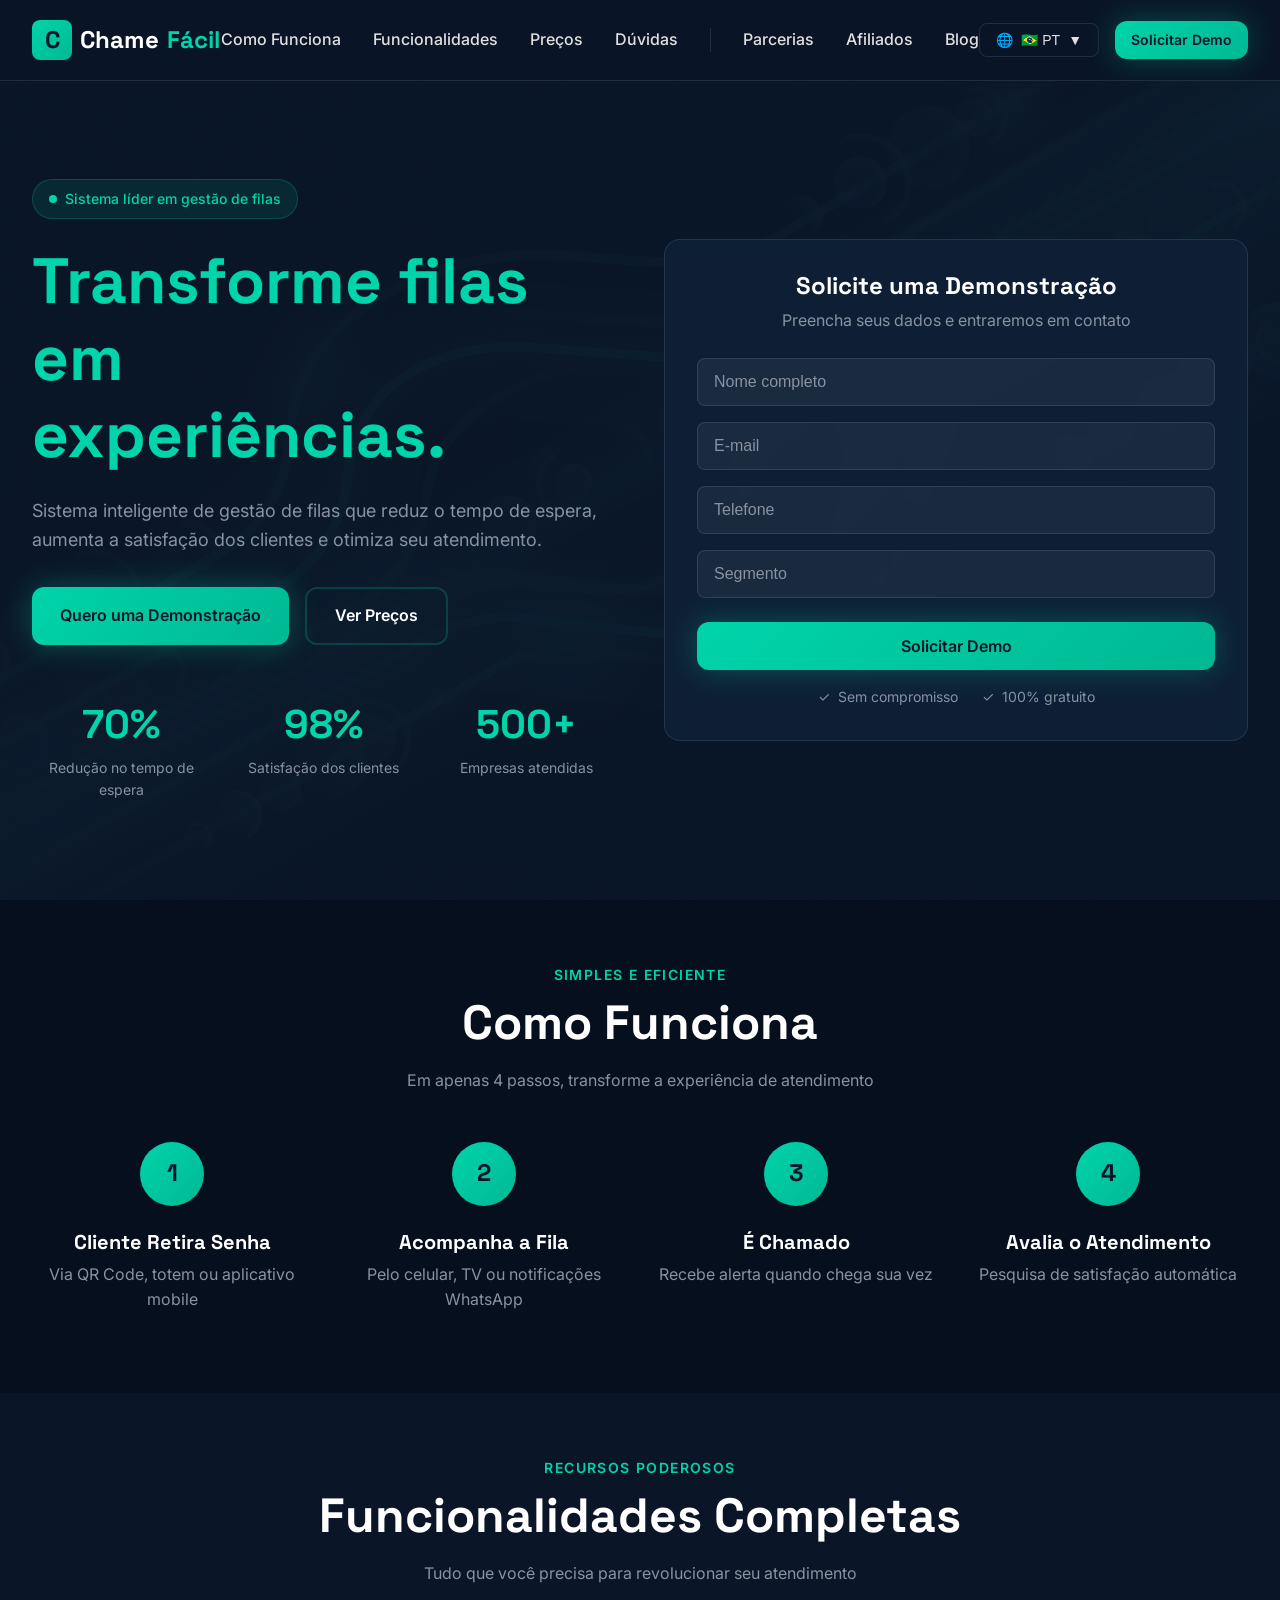
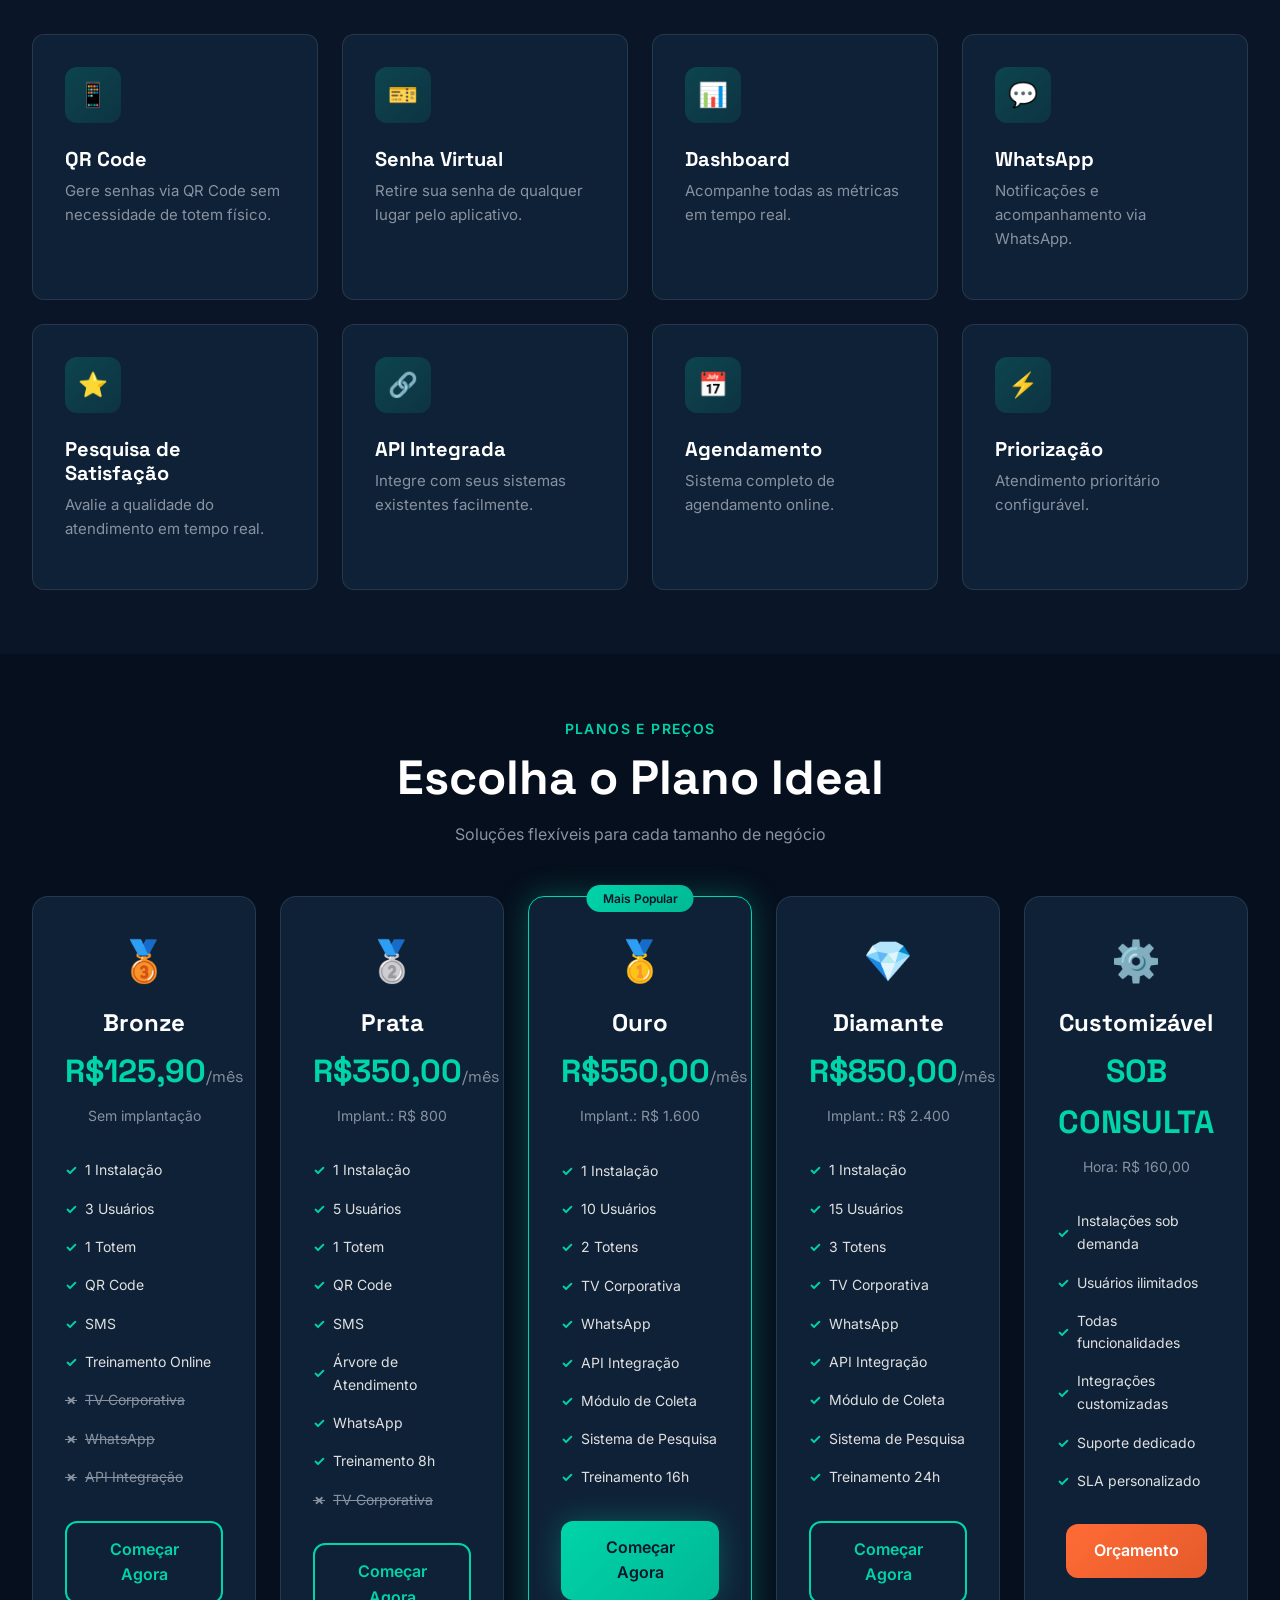
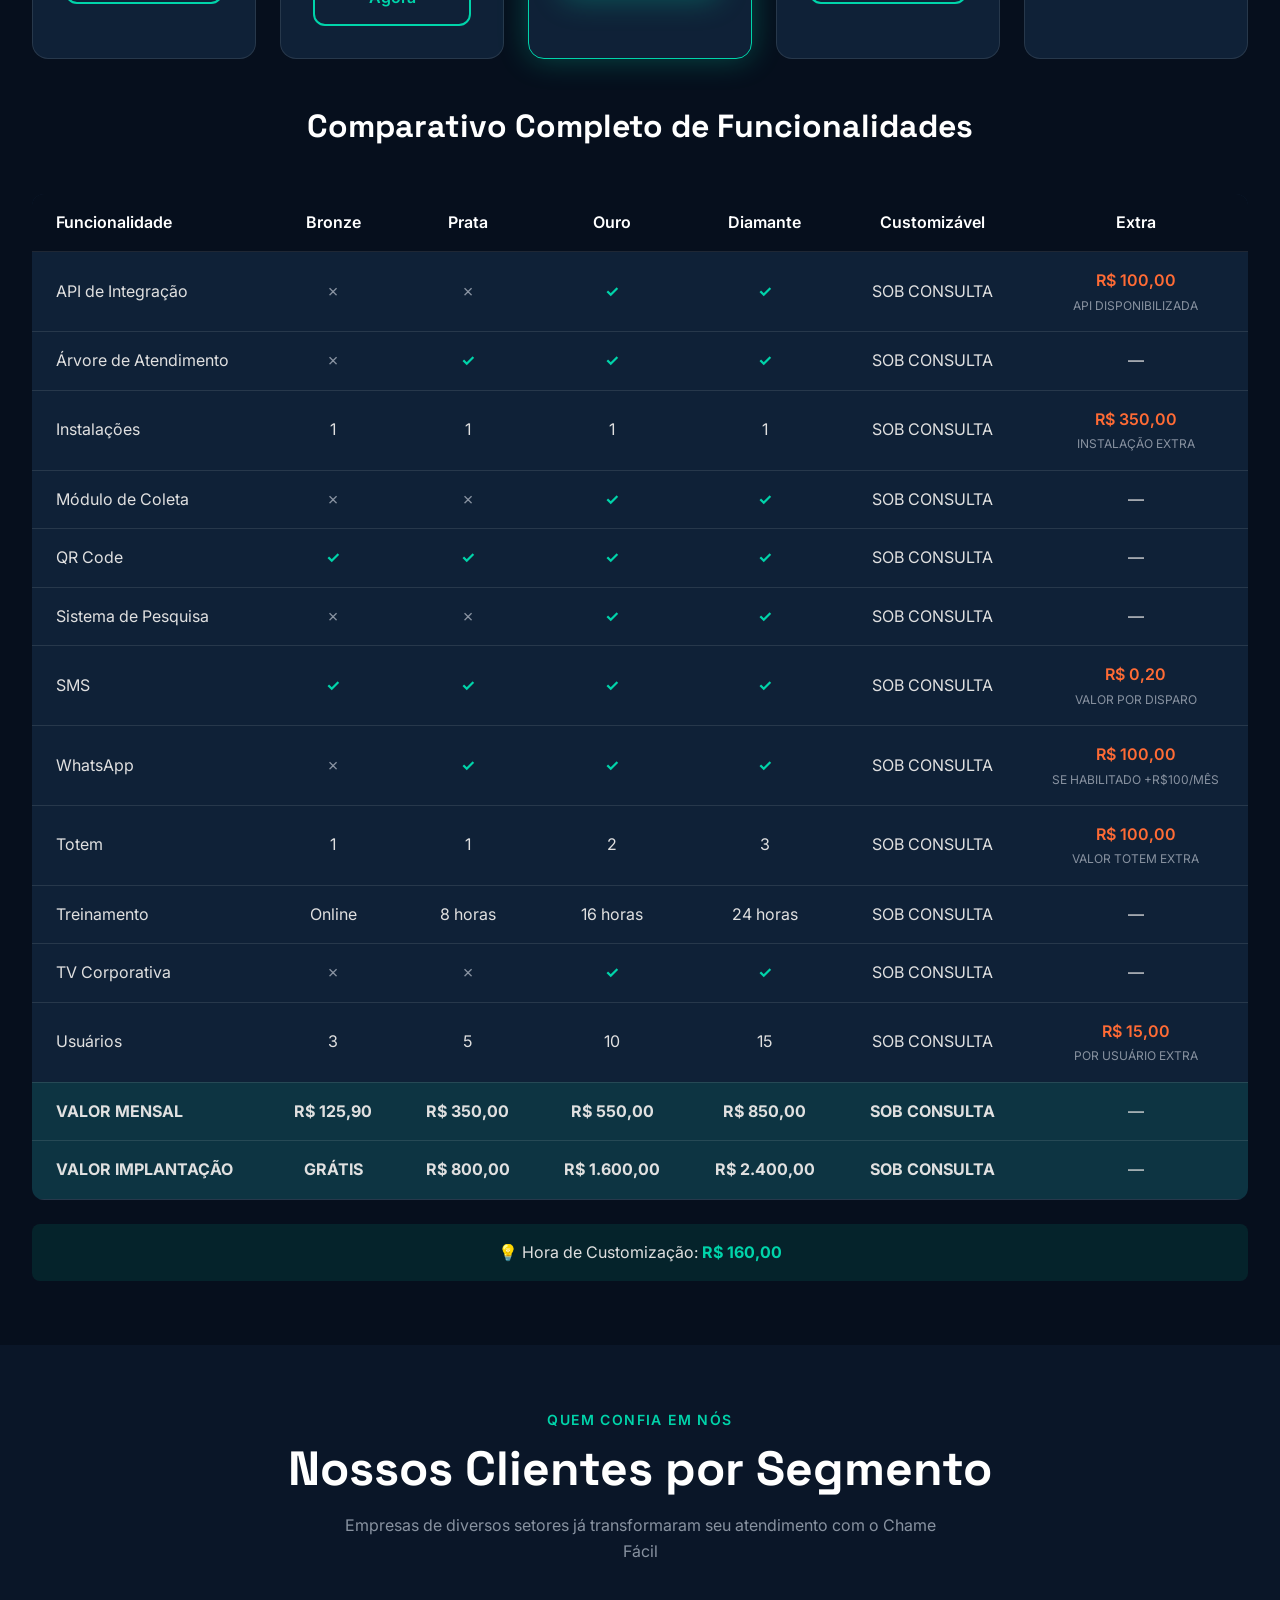
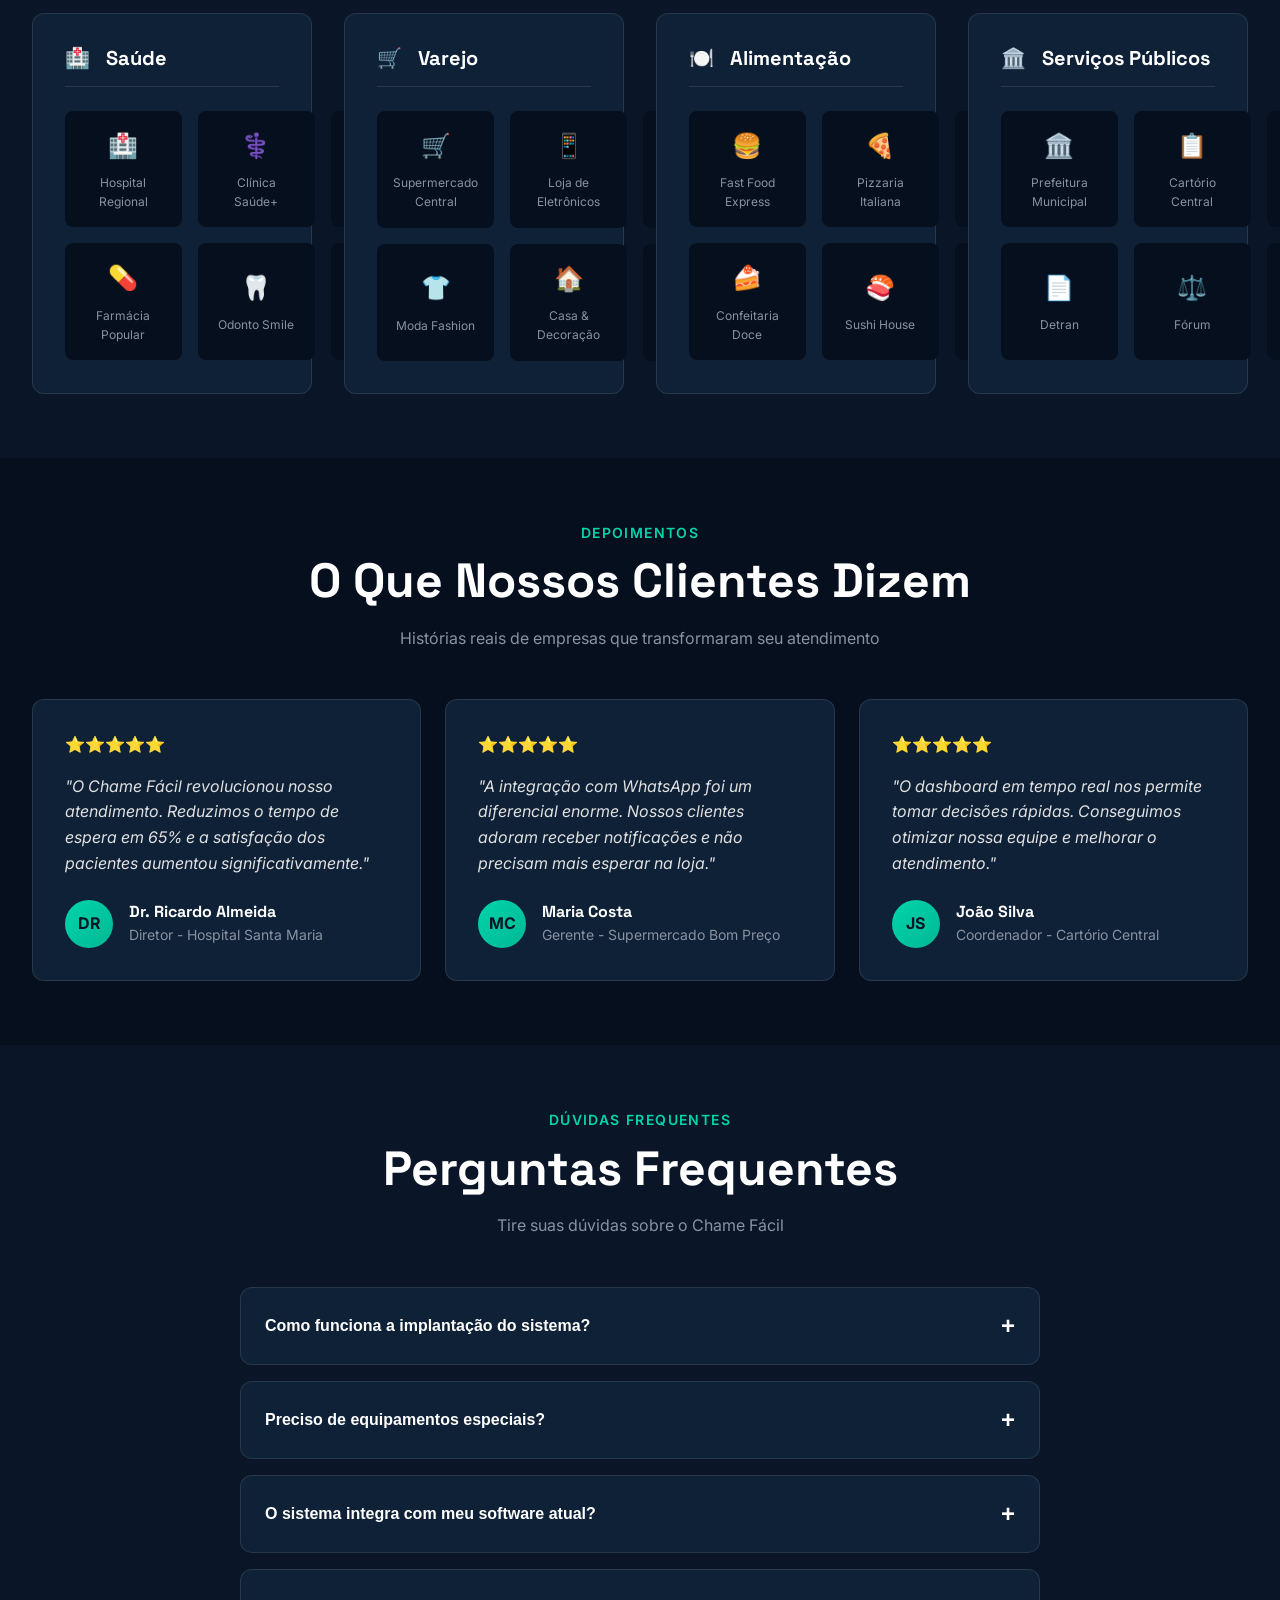
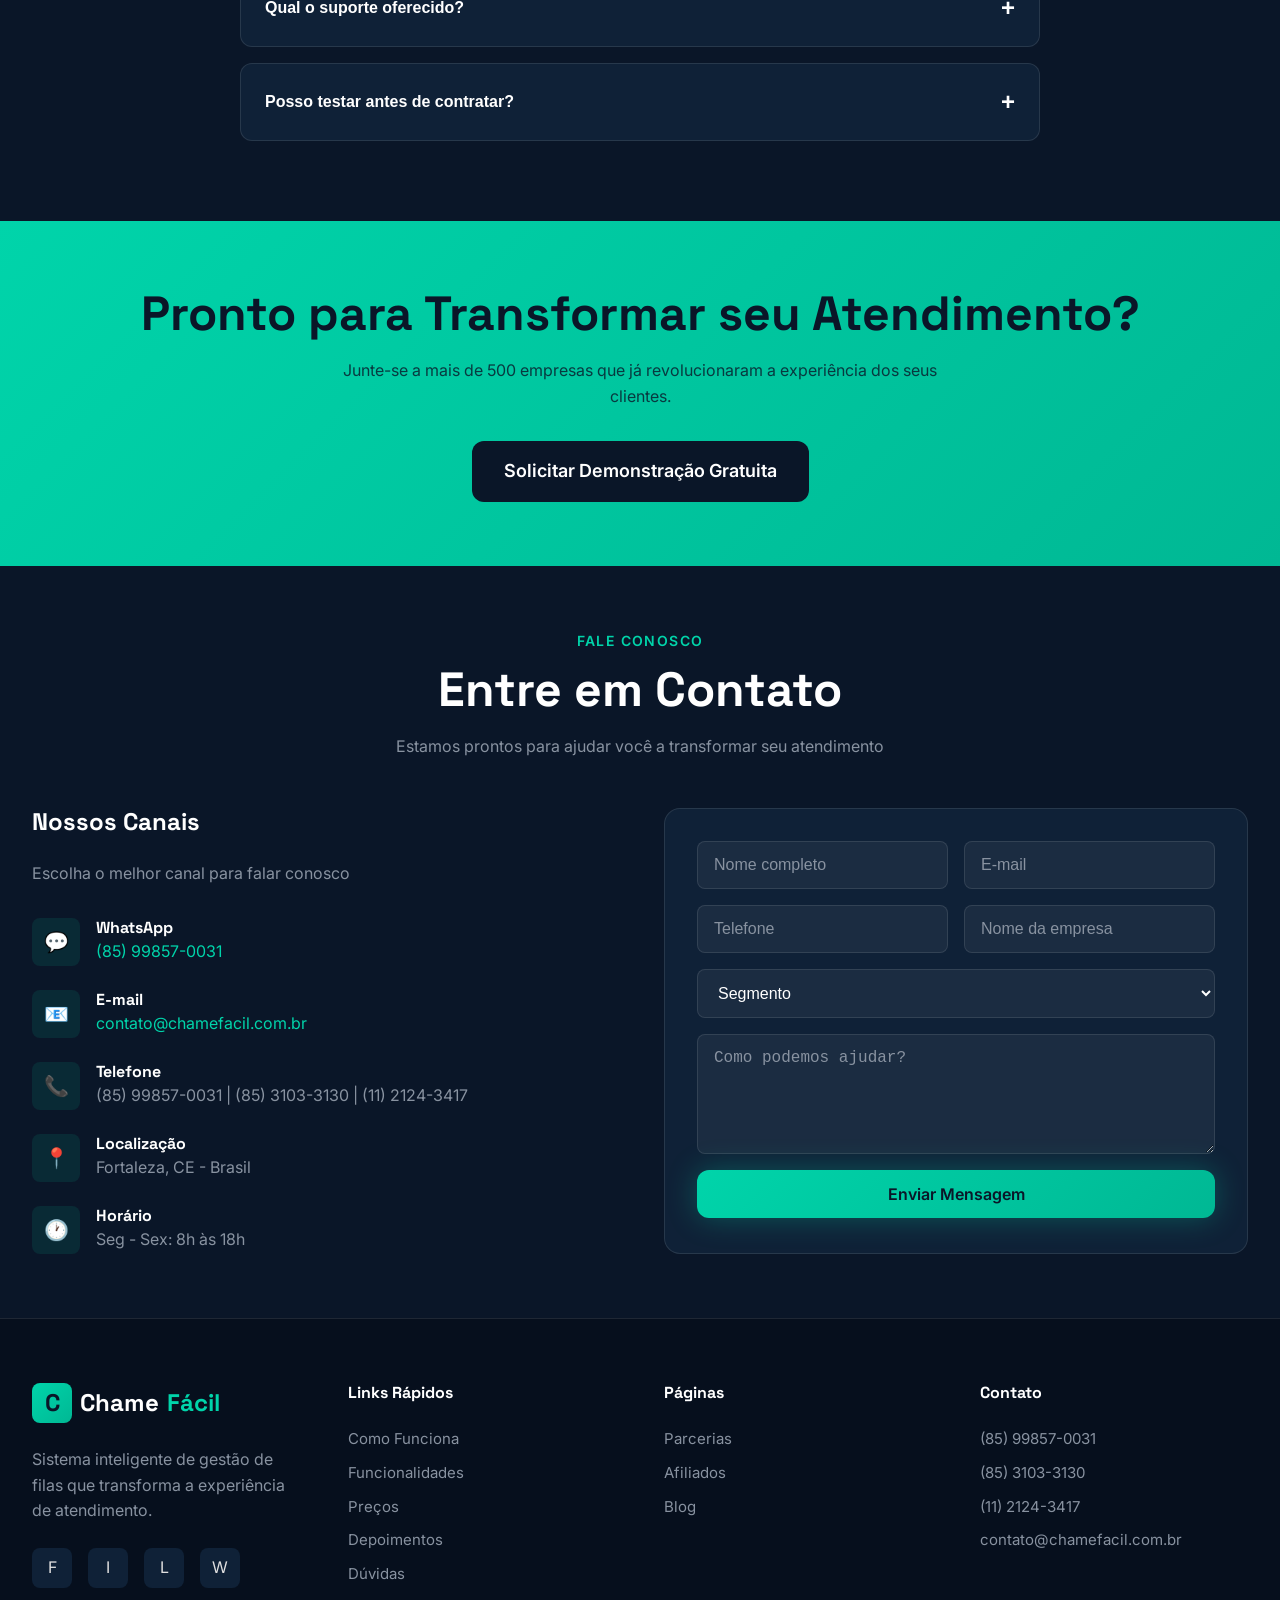
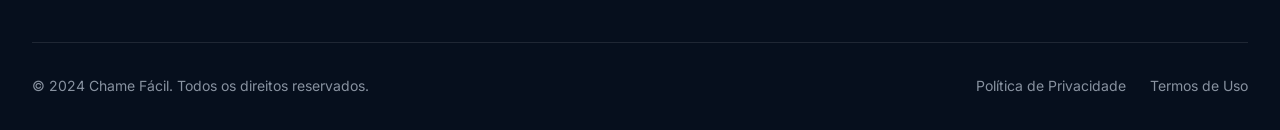
==== index.html @ 40f3c5d5 "feat: commit inicial - Chame Fácil landing page" ====
<!DOCTYPE html>
<html lang="pt-BR">
<head>
  <meta charset="UTF-8">
  <meta name="viewport" content="width=device-width, initial-scale=1.0">
  <meta name="description" content="Chame Fácil - Sistema inteligente de gestão de filas que reduz o tempo de espera e aumenta a satisfação dos clientes.">
  <meta name="keywords" content="gestão de filas, sistema de senhas, atendimento, totem, QR Code, WhatsApp">
  <meta name="author" content="Chame Fácil">
  
  <title>Chame Fácil - Sistema de Gestão de Filas Inteligente</title>
  
  <!-- Favicon -->
  <link rel="icon" type="image/svg+xml" href="favicon.svg">
  
  <!-- Google Fonts -->
  <link rel="preconnect" href="https://fonts.googleapis.com">
  <link rel="preconnect" href="https://fonts.gstatic.com" crossorigin>
  <link href="https://fonts.googleapis.com/css2?family=Inter:wght@400;500;600;700&family=Space+Grotesk:wght@500;600;700&display=swap" rel="stylesheet">
  
  <!-- CSS -->
  <link rel="stylesheet" href="css/styles.css">
</head>
<body>
  <!-- ============================================
       HEADER
       ============================================ -->
  <header class="header">
    <div class="container">
      <div class="header-inner">
        <a href="index.html" class="logo">
          <div class="logo-icon">C</div>
          Chame<span>Fácil</span>
        </a>
        
        <nav class="nav">
          <a href="#como-funciona" data-i18n="nav_how_it_works">Como Funciona</a>
          <a href="#funcionalidades" data-i18n="nav_features">Funcionalidades</a>
          <a href="#precos" data-i18n="nav_pricing">Preços</a>
          <a href="#faq" data-i18n="nav_faq">Dúvidas</a>
          <div class="nav-divider"></div>
          <a href="pages/parcerias.html" data-i18n="nav_partners">Parcerias</a>
          <a href="pages/afiliados.html" data-i18n="nav_affiliates">Afiliados</a>
          <a href="pages/blog.html" data-i18n="nav_blog">Blog</a>
        </nav>
        
        <div class="header-actions">
          <div class="language-selector">
            <button class="language-btn">
              <span class="lang-globe">🌐</span> 🇧🇷 PT <span class="lang-arrow">▼</span>
            </button>
            <div class="language-dropdown">
              <div class="language-option active" data-lang="pt">🇧🇷 Português</div>
              <div class="language-option" data-lang="es">🇪🇸 Español</div>
              <div class="language-option" data-lang="en">🇺🇸 English</div>
            </div>
          </div>
          <a href="#contato" class="btn btn-primary btn-sm" data-i18n="nav_demo">Solicitar Demo</a>
        </div>
        
        <button class="mobile-menu-btn">
          <span></span>
          <span></span>
          <span></span>
        </button>
      </div>
    </div>
    
    <!-- Mobile Navigation -->
    <nav class="mobile-nav">
      <a href="#como-funciona" data-i18n="nav_how_it_works">Como Funciona</a>
      <a href="#funcionalidades" data-i18n="nav_features">Funcionalidades</a>
      <a href="#precos" data-i18n="nav_pricing">Preços</a>
      <a href="#faq" data-i18n="nav_faq">Dúvidas</a>
      <a href="pages/parcerias.html" data-i18n="nav_partners">Parcerias</a>
      <a href="pages/afiliados.html" data-i18n="nav_affiliates">Afiliados</a>
      <a href="pages/blog.html" data-i18n="nav_blog">Blog</a>
      <a href="#contato" class="btn btn-primary" data-i18n="nav_demo">Solicitar Demo</a>
    </nav>
  </header>

  <!-- ============================================
       HERO SECTION
       ============================================ -->
  <section class="hero">
    <div class="hero-bg">
      <img src="images/hero-bg.png" alt="Background">
    </div>
    <div class="container">
      <div class="hero-inner">
        <div class="hero-content">
          <div class="hero-badge" data-i18n="hero_badge">Sistema líder em gestão de filas</div>
          <h1 class="hero-title">
            <span data-i18n="hero_title">Transforme filas em</span>
            <br><span class="text-primary" data-i18n="hero_title_highlight">experiências.</span>
          </h1>
          <p class="hero-description" data-i18n="hero_description">
            Sistema inteligente de gestão de filas que reduz o tempo de espera, aumenta a satisfação dos clientes e otimiza seu atendimento.
          </p>
          <div class="hero-buttons">
            <a href="#contato" class="btn btn-primary" data-i18n="hero_btn_demo">Quero uma Demonstração</a>
            <a href="#precos" class="btn btn-secondary" data-i18n="hero_btn_pricing">▶ Ver Preços</a>
          </div>
          <div class="hero-stats">
            <div class="hero-stat">
              <div class="hero-stat-value" data-i18n="hero_stat_1_value">70%</div>
              <div class="hero-stat-label" data-i18n="hero_stat_1_label">Redução no tempo de espera</div>
            </div>
            <div class="hero-stat">
              <div class="hero-stat-value" data-i18n="hero_stat_2_value">98%</div>
              <div class="hero-stat-label" data-i18n="hero_stat_2_label">Satisfação dos clientes</div>
            </div>
            <div class="hero-stat">
              <div class="hero-stat-value" data-i18n="hero_stat_3_value">500+</div>
              <div class="hero-stat-label" data-i18n="hero_stat_3_label">Empresas atendidas</div>
            </div>
          </div>
        </div>
        
        <div class="hero-form-card">
          <h3 class="hero-form-title" data-i18n="form_title">Solicite uma Demonstração</h3>
          <p class="hero-form-subtitle" data-i18n="form_subtitle">Preencha seus dados e entraremos em contato</p>
          <form class="hero-form">
            <input type="text" class="form-input" placeholder="Nome completo" data-i18n-placeholder="form_name" required>
            <input type="email" class="form-input" placeholder="E-mail" data-i18n-placeholder="form_email" required>
            <input type="tel" class="form-input" placeholder="Telefone" data-i18n-placeholder="form_phone" required>
            <input type="text" class="form-input" placeholder="Segmento" data-i18n-placeholder="form_segment">
            <button type="submit" class="btn btn-primary form-submit" data-i18n="form_submit">Solicitar Demo</button>
          </form>
          <div class="form-trust">
            <span>✓ <span data-i18n="form_trust_1">Sem compromisso</span></span>
            <span>✓ <span data-i18n="form_trust_2">100% gratuito</span></span>
          </div>
        </div>
      </div>
    </div>
  </section>

  <!-- ============================================
       COMO FUNCIONA
       ============================================ -->
  <section id="como-funciona" class="section section-dark">
    <div class="container">
      <div class="section-title">
        <span>Simples e Eficiente</span>
        <h2>Como Funciona</h2>
        <p>Em apenas 4 passos, transforme a experiência de atendimento</p>
      </div>
      <div class="steps-container">
        <div class="step-card">
          <div class="step-number">1</div>
          <h3>Cliente Retira Senha</h3>
          <p>Via QR Code, totem ou aplicativo mobile</p>
        </div>
        <div class="step-card">
          <div class="step-number">2</div>
          <h3>Acompanha a Fila</h3>
          <p>Pelo celular, TV ou notificações WhatsApp</p>
        </div>
        <div class="step-card">
          <div class="step-number">3</div>
          <h3>É Chamado</h3>
          <p>Recebe alerta quando chega sua vez</p>
        </div>
        <div class="step-card">
          <div class="step-number">4</div>
          <h3>Avalia o Atendimento</h3>
          <p>Pesquisa de satisfação automática</p>
        </div>
      </div>
    </div>
  </section>

  <!-- ============================================
       FUNCIONALIDADES
       ============================================ -->
  <section id="funcionalidades" class="section">
    <div class="container">
      <div class="section-title">
        <span data-i18n="features_badge">Recursos Poderosos</span>
        <h2 data-i18n="features_title">Funcionalidades Completas</h2>
        <p data-i18n="features_subtitle">Tudo que você precisa para revolucionar seu atendimento</p>
      </div>
      <div class="features-grid">
        <div class="feature-card">
          <div class="feature-icon">📱</div>
          <h3 data-i18n="feature_qrcode">QR Code</h3>
          <p data-i18n="feature_qrcode_desc">Gere senhas via QR Code sem necessidade de totem físico.</p>
        </div>
        <div class="feature-card">
          <div class="feature-icon">🎫</div>
          <h3 data-i18n="feature_virtual">Senha Virtual</h3>
          <p data-i18n="feature_virtual_desc">Retire sua senha de qualquer lugar pelo aplicativo.</p>
        </div>
        <div class="feature-card">
          <div class="feature-icon">📊</div>
          <h3 data-i18n="feature_dashboard">Dashboard</h3>
          <p data-i18n="feature_dashboard_desc">Acompanhe todas as métricas em tempo real.</p>
        </div>
        <div class="feature-card">
          <div class="feature-icon">💬</div>
          <h3 data-i18n="feature_whatsapp">WhatsApp</h3>
          <p data-i18n="feature_whatsapp_desc">Notificações e acompanhamento via WhatsApp.</p>
        </div>
        <div class="feature-card">
          <div class="feature-icon">⭐</div>
          <h3 data-i18n="feature_survey">Pesquisa de Satisfação</h3>
          <p data-i18n="feature_survey_desc">Avalie a qualidade do atendimento em tempo real.</p>
        </div>
        <div class="feature-card">
          <div class="feature-icon">🔗</div>
          <h3 data-i18n="feature_api">API Integrada</h3>
          <p data-i18n="feature_api_desc">Integre com seus sistemas existentes facilmente.</p>
        </div>
        <div class="feature-card">
          <div class="feature-icon">📅</div>
          <h3 data-i18n="feature_schedule">Agendamento</h3>
          <p data-i18n="feature_schedule_desc">Sistema completo de agendamento online.</p>
        </div>
        <div class="feature-card">
          <div class="feature-icon">⚡</div>
          <h3 data-i18n="feature_priority">Priorização</h3>
          <p data-i18n="feature_priority_desc">Atendimento prioritário configurável.</p>
        </div>
      </div>
    </div>
  </section>

  <!-- ============================================
       PREÇOS
       ============================================ -->
  <section id="precos" class="section section-dark">
    <div class="container">
      <div class="section-title">
        <span data-i18n="pricing_badge">Planos e Preços</span>
        <h2 data-i18n="pricing_title">Escolha o Plano Ideal</h2>
        <p data-i18n="pricing_subtitle">Soluções flexíveis para cada tamanho de negócio</p>
      </div>
      
      <!-- Cards de Preços -->
      <div class="pricing-cards">
        <!-- Bronze -->
        <div class="pricing-card">
          <div class="pricing-icon">🥉</div>
          <h3 data-i18n="plan_bronze">Bronze</h3>
          <div class="pricing-price">R$125,90<small data-i18n="pricing_month">/mês</small></div>
          <div class="pricing-implantation" data-i18n="pricing_no_implant">Sem implantação</div>
          <ul class="pricing-features">
            <li>1 Instalação</li>
            <li>3 Usuários</li>
            <li>1 Totem</li>
            <li>QR Code</li>
            <li>SMS</li>
            <li>Treinamento Online</li>
            <li class="disabled">TV Corporativa</li>
            <li class="disabled">WhatsApp</li>
            <li class="disabled">API Integração</li>
          </ul>
          <a href="#contato" class="btn btn-outline" data-i18n="pricing_start">Começar Agora</a>
        </div>
        
        <!-- Prata -->
        <div class="pricing-card">
          <div class="pricing-icon">🥈</div>
          <h3 data-i18n="plan_silver">Prata</h3>
          <div class="pricing-price">R$350,00<small data-i18n="pricing_month">/mês</small></div>
          <div class="pricing-implantation"><span data-i18n="pricing_implant">Implant.:</span> R$ 800</div>
          <ul class="pricing-features">
            <li>1 Instalação</li>
            <li>5 Usuários</li>
            <li>1 Totem</li>
            <li>QR Code</li>
            <li>SMS</li>
            <li>Árvore de Atendimento</li>
            <li>WhatsApp</li>
            <li>Treinamento 8h</li>
            <li class="disabled">TV Corporativa</li>
          </ul>
          <a href="#contato" class="btn btn-outline" data-i18n="pricing_start">Começar Agora</a>
        </div>
        
        <!-- Ouro -->
        <div class="pricing-card popular">
          <div class="pricing-badge" data-i18n="pricing_popular">Mais Popular</div>
          <div class="pricing-icon">🥇</div>
          <h3 data-i18n="plan_gold">Ouro</h3>
          <div class="pricing-price">R$550,00<small data-i18n="pricing_month">/mês</small></div>
          <div class="pricing-implantation"><span data-i18n="pricing_implant">Implant.:</span> R$ 1.600</div>
          <ul class="pricing-features">
            <li>1 Instalação</li>
            <li>10 Usuários</li>
            <li>2 Totens</li>
            <li>TV Corporativa</li>
            <li>WhatsApp</li>
            <li>API Integração</li>
            <li>Módulo de Coleta</li>
            <li>Sistema de Pesquisa</li>
            <li>Treinamento 16h</li>
          </ul>
          <a href="#contato" class="btn btn-primary" data-i18n="pricing_start">Começar Agora</a>
        </div>
        
        <!-- Diamante -->
        <div class="pricing-card">
          <div class="pricing-icon">💎</div>
          <h3 data-i18n="plan_diamond">Diamante</h3>
          <div class="pricing-price">R$850,00<small data-i18n="pricing_month">/mês</small></div>
          <div class="pricing-implantation"><span data-i18n="pricing_implant">Implant.:</span> R$ 2.400</div>
          <ul class="pricing-features">
            <li>1 Instalação</li>
            <li>15 Usuários</li>
            <li>3 Totens</li>
            <li>TV Corporativa</li>
            <li>WhatsApp</li>
            <li>API Integração</li>
            <li>Módulo de Coleta</li>
            <li>Sistema de Pesquisa</li>
            <li>Treinamento 24h</li>
          </ul>
          <a href="#contato" class="btn btn-outline" data-i18n="pricing_start">Começar Agora</a>
        </div>
        
        <!-- Customizável -->
        <div class="pricing-card">
          <div class="pricing-icon">⚙️</div>
          <h3 data-i18n="plan_custom">Customizável</h3>
          <div class="pricing-price" data-i18n="pricing_consult">SOB CONSULTA</div>
          <div class="pricing-implantation"><span data-i18n="pricing_hour">Hora:</span> R$ 160,00</div>
          <ul class="pricing-features">
            <li>Instalações sob demanda</li>
            <li>Usuários ilimitados</li>
            <li>Todas funcionalidades</li>
            <li>Integrações customizadas</li>
            <li>Suporte dedicado</li>
            <li>SLA personalizado</li>
          </ul>
          <a href="#contato" class="btn btn-orange" data-i18n="pricing_quote">Orçamento</a>
        </div>
      </div>
      
      <!-- Tabela Comparativa -->
      <h3 class="text-center mt-5 mb-3" data-i18n="pricing_table_title">Comparativo Completo de Funcionalidades</h3>
      <div class="pricing-table-container">
        <table class="pricing-table">
          <thead>
            <tr>
              <th>Funcionalidade</th>
              <th>Bronze</th>
              <th>Prata</th>
              <th>Ouro</th>
              <th>Diamante</th>
              <th>Customizável</th>
              <th>Extra</th>
            </tr>
          </thead>
          <tbody>
            <tr>
              <td>API de Integração</td>
              <td class="cross">✗</td>
              <td class="cross">✗</td>
              <td class="check">✓</td>
              <td class="check">✓</td>
              <td>SOB CONSULTA</td>
              <td>
                <div class="pricing-extra">
                  <span class="pricing-extra-value">R$ 100,00</span>
                  <span class="pricing-extra-desc">API DISPONIBILIZADA</span>
                </div>
              </td>
            </tr>
            <tr>
              <td>Árvore de Atendimento</td>
              <td class="cross">✗</td>
              <td class="check">✓</td>
              <td class="check">✓</td>
              <td class="check">✓</td>
              <td>SOB CONSULTA</td>
              <td>—</td>
            </tr>
            <tr>
              <td>Instalações</td>
              <td>1</td>
              <td>1</td>
              <td>1</td>
              <td>1</td>
              <td>SOB CONSULTA</td>
              <td>
                <div class="pricing-extra">
                  <span class="pricing-extra-value">R$ 350,00</span>
                  <span class="pricing-extra-desc">INSTALAÇÃO EXTRA</span>
                </div>
              </td>
            </tr>
            <tr>
              <td>Módulo de Coleta</td>
              <td class="cross">✗</td>
              <td class="cross">✗</td>
              <td class="check">✓</td>
              <td class="check">✓</td>
              <td>SOB CONSULTA</td>
              <td>—</td>
            </tr>
            <tr>
              <td>QR Code</td>
              <td class="check">✓</td>
              <td class="check">✓</td>
              <td class="check">✓</td>
              <td class="check">✓</td>
              <td>SOB CONSULTA</td>
              <td>—</td>
            </tr>
            <tr>
              <td>Sistema de Pesquisa</td>
              <td class="cross">✗</td>
              <td class="cross">✗</td>
              <td class="check">✓</td>
              <td class="check">✓</td>
              <td>SOB CONSULTA</td>
              <td>—</td>
            </tr>
            <tr>
              <td>SMS</td>
              <td class="check">✓</td>
              <td class="check">✓</td>
              <td class="check">✓</td>
              <td class="check">✓</td>
              <td>SOB CONSULTA</td>
              <td>
                <div class="pricing-extra">
                  <span class="pricing-extra-value">R$ 0,20</span>
                  <span class="pricing-extra-desc">VALOR POR DISPARO</span>
                </div>
              </td>
            </tr>
            <tr>
              <td>WhatsApp</td>
              <td class="cross">✗</td>
              <td class="check">✓</td>
              <td class="check">✓</td>
              <td class="check">✓</td>
              <td>SOB CONSULTA</td>
              <td>
                <div class="pricing-extra">
                  <span class="pricing-extra-value">R$ 100,00</span>
                  <span class="pricing-extra-desc">SE HABILITADO +R$100/MÊS</span>
                </div>
              </td>
            </tr>
            <tr>
              <td>Totem</td>
              <td>1</td>
              <td>1</td>
              <td>2</td>
              <td>3</td>
              <td>SOB CONSULTA</td>
              <td>
                <div class="pricing-extra">
                  <span class="pricing-extra-value">R$ 100,00</span>
                  <span class="pricing-extra-desc">VALOR TOTEM EXTRA</span>
                </div>
              </td>
            </tr>
            <tr>
              <td>Treinamento</td>
              <td>Online</td>
              <td>8 horas</td>
              <td>16 horas</td>
              <td>24 horas</td>
              <td>SOB CONSULTA</td>
              <td>—</td>
            </tr>
            <tr>
              <td>TV Corporativa</td>
              <td class="cross">✗</td>
              <td class="cross">✗</td>
              <td class="check">✓</td>
              <td class="check">✓</td>
              <td>SOB CONSULTA</td>
              <td>—</td>
            </tr>
            <tr>
              <td>Usuários</td>
              <td>3</td>
              <td>5</td>
              <td>10</td>
              <td>15</td>
              <td>SOB CONSULTA</td>
              <td>
                <div class="pricing-extra">
                  <span class="pricing-extra-value">R$ 15,00</span>
                  <span class="pricing-extra-desc">POR USUÁRIO EXTRA</span>
                </div>
              </td>
            </tr>
            <tr style="background: rgba(0,212,170,0.1);">
              <td><strong>VALOR MENSAL</strong></td>
              <td><strong>R$ 125,90</strong></td>
              <td><strong>R$ 350,00</strong></td>
              <td><strong>R$ 550,00</strong></td>
              <td><strong>R$ 850,00</strong></td>
              <td><strong>SOB CONSULTA</strong></td>
              <td>—</td>
            </tr>
            <tr style="background: rgba(0,212,170,0.1);">
              <td><strong>VALOR IMPLANTAÇÃO</strong></td>
              <td><strong>GRÁTIS</strong></td>
              <td><strong>R$ 800,00</strong></td>
              <td><strong>R$ 1.600,00</strong></td>
              <td><strong>R$ 2.400,00</strong></td>
              <td><strong>SOB CONSULTA</strong></td>
              <td>—</td>
            </tr>
          </tbody>
        </table>
      </div>
      
      <div class="pricing-note">
        💡 <span data-i18n="pricing_note">Hora de Customização:</span> <strong>R$ 160,00</strong>
      </div>
    </div>
  </section>

  <!-- ============================================
       CLIENTES
       ============================================ -->
  <section id="clientes" class="section">
    <div class="container">
      <div class="section-title">
        <span data-i18n="clients_badge">Quem Confia em Nós</span>
        <h2 data-i18n="clients_title">Nossos Clientes por Segmento</h2>
        <p data-i18n="clients_subtitle">Empresas de diversos setores já transformaram seu atendimento com o Chame Fácil</p>
      </div>
      <div class="clients-segments">
        <div class="client-segment">
          <h3>🏥 <span data-i18n="clients_health">Saúde</span></h3>
          <div class="client-logos">
            <div class="client-logo"><span class="client-logo-icon">🏥</span>Hospital Regional</div>
            <div class="client-logo"><span class="client-logo-icon">⚕️</span>Clínica Saúde+</div>
            <div class="client-logo"><span class="client-logo-icon">🔬</span>Lab Diagnóstico</div>
            <div class="client-logo"><span class="client-logo-icon">💊</span>Farmácia Popular</div>
            <div class="client-logo"><span class="client-logo-icon">🦷</span>Odonto Smile</div>
            <div class="client-logo"><span class="client-logo-icon">👁️</span>Ótica Visual</div>
          </div>
        </div>
        <div class="client-segment">
          <h3>🛒 <span data-i18n="clients_retail">Varejo</span></h3>
          <div class="client-logos">
            <div class="client-logo"><span class="client-logo-icon">🛒</span>Supermercado Central</div>
            <div class="client-logo"><span class="client-logo-icon">📱</span>Loja de Eletrônicos</div>
            <div class="client-logo"><span class="client-logo-icon">🏬</span>Magazine Express</div>
            <div class="client-logo"><span class="client-logo-icon">👕</span>Moda Fashion</div>
            <div class="client-logo"><span class="client-logo-icon">🏠</span>Casa & Decoração</div>
            <div class="client-logo"><span class="client-logo-icon">🔧</span>Ferramentas Pro</div>
          </div>
        </div>
        <div class="client-segment">
          <h3>🍽️ <span data-i18n="clients_food">Alimentação</span></h3>
          <div class="client-logos">
            <div class="client-logo"><span class="client-logo-icon">🍔</span>Fast Food Express</div>
            <div class="client-logo"><span class="client-logo-icon">🍕</span>Pizzaria Italiana</div>
            <div class="client-logo"><span class="client-logo-icon">☕</span>Café Gourmet</div>
            <div class="client-logo"><span class="client-logo-icon">🍰</span>Confeitaria Doce</div>
            <div class="client-logo"><span class="client-logo-icon">🍣</span>Sushi House</div>
            <div class="client-logo"><span class="client-logo-icon">🥗</span>Restaurante Natural</div>
          </div>
        </div>
        <div class="client-segment">
          <h3>🏛️ <span data-i18n="clients_public">Serviços Públicos</span></h3>
          <div class="client-logos">
            <div class="client-logo"><span class="client-logo-icon">🏛️</span>Prefeitura Municipal</div>
            <div class="client-logo"><span class="client-logo-icon">📋</span>Cartório Central</div>
            <div class="client-logo"><span class="client-logo-icon">🏦</span>Banco do Povo</div>
            <div class="client-logo"><span class="client-logo-icon">📄</span>Detran</div>
            <div class="client-logo"><span class="client-logo-icon">⚖️</span>Fórum</div>
            <div class="client-logo"><span class="client-logo-icon">📮</span>Correios</div>
          </div>
        </div>
      </div>
    </div>
  </section>

  <!-- ============================================
       DEPOIMENTOS
       ============================================ -->
  <section id="depoimentos" class="section section-dark">
    <div class="container">
      <div class="section-title">
        <span data-i18n="testimonials_badge">Depoimentos</span>
        <h2 data-i18n="testimonials_title">O Que Nossos Clientes Dizem</h2>
        <p data-i18n="testimonials_subtitle">Histórias reais de empresas que transformaram seu atendimento</p>
      </div>
      <div class="testimonials-grid">
        <div class="testimonial-card">
          <div class="testimonial-stars">⭐⭐⭐⭐⭐</div>
          <p class="testimonial-text">"O Chame Fácil revolucionou nosso atendimento. Reduzimos o tempo de espera em 65% e a satisfação dos pacientes aumentou significativamente."</p>
          <div class="testimonial-author">
            <div class="testimonial-avatar">DR</div>
            <div class="testimonial-info">
              <h4>Dr. Ricardo Almeida</h4>
              <p>Diretor - Hospital Santa Maria</p>
            </div>
          </div>
        </div>
        <div class="testimonial-card">
          <div class="testimonial-stars">⭐⭐⭐⭐⭐</div>
          <p class="testimonial-text">"A integração com WhatsApp foi um diferencial enorme. Nossos clientes adoram receber notificações e não precisam mais esperar na loja."</p>
          <div class="testimonial-author">
            <div class="testimonial-avatar">MC</div>
            <div class="testimonial-info">
              <h4>Maria Costa</h4>
              <p>Gerente - Supermercado Bom Preço</p>
            </div>
          </div>
        </div>
        <div class="testimonial-card">
          <div class="testimonial-stars">⭐⭐⭐⭐⭐</div>
          <p class="testimonial-text">"O dashboard em tempo real nos permite tomar decisões rápidas. Conseguimos otimizar nossa equipe e melhorar o atendimento."</p>
          <div class="testimonial-author">
            <div class="testimonial-avatar">JS</div>
            <div class="testimonial-info">
              <h4>João Silva</h4>
              <p>Coordenador - Cartório Central</p>
            </div>
          </div>
        </div>
      </div>
    </div>
  </section>

  <!-- ============================================
       FAQ
       ============================================ -->
  <section id="faq" class="section">
    <div class="container">
      <div class="section-title">
        <span data-i18n="faq_badge">Dúvidas Frequentes</span>
        <h2 data-i18n="faq_title">Perguntas Frequentes</h2>
        <p data-i18n="faq_subtitle">Tire suas dúvidas sobre o Chame Fácil</p>
      </div>
      <div class="faq-list">
        <div class="faq-item">
          <button class="faq-question">
            <span data-i18n="faq_q1">Como funciona a implantação do sistema?</span>
            <span class="faq-icon">+</span>
          </button>
          <div class="faq-answer">
            <div class="faq-answer-content" data-i18n="faq_a1">
              A implantação é feita de forma remota pela nossa equipe técnica. Configuramos todo o sistema, integramos com seus equipamentos e treinamos sua equipe para usar todas as funcionalidades.
            </div>
          </div>
        </div>
        <div class="faq-item">
          <button class="faq-question">
            <span data-i18n="faq_q2">Preciso de equipamentos especiais?</span>
            <span class="faq-icon">+</span>
          </button>
          <div class="faq-answer">
            <div class="faq-answer-content" data-i18n="faq_a2">
              Não necessariamente. O sistema funciona com QR Code pelo celular, mas também oferecemos totens físicos e painéis de TV para uma experiência completa.
            </div>
          </div>
        </div>
        <div class="faq-item">
          <button class="faq-question">
            <span data-i18n="faq_q3">O sistema integra com meu software atual?</span>
            <span class="faq-icon">+</span>
          </button>
          <div class="faq-answer">
            <div class="faq-answer-content" data-i18n="faq_a3">
              Sim! Oferecemos API completa para integração com ERPs, CRMs e outros sistemas. Nossa equipe técnica auxilia em todo o processo de integração.
            </div>
          </div>
        </div>
        <div class="faq-item">
          <button class="faq-question">
            <span data-i18n="faq_q4">Qual o suporte oferecido?</span>
            <span class="faq-icon">+</span>
          </button>
          <div class="faq-answer">
            <div class="faq-answer-content" data-i18n="faq_a4">
              Oferecemos suporte técnico via WhatsApp, telefone e e-mail. Nos planos Ouro e Diamante, o suporte é prioritário com tempo de resposta reduzido.
            </div>
          </div>
        </div>
        <div class="faq-item">
          <button class="faq-question">
            <span data-i18n="faq_q5">Posso testar antes de contratar?</span>
            <span class="faq-icon">+</span>
          </button>
          <div class="faq-answer">
            <div class="faq-answer-content" data-i18n="faq_a5">
              Sim! Oferecemos demonstração gratuita e período de teste para você conhecer todas as funcionalidades antes de decidir.
            </div>
          </div>
        </div>
      </div>
    </div>
  </section>

  <!-- ============================================
       CTA
       ============================================ -->
  <section class="cta-section">
    <div class="container">
      <h2 data-i18n="cta_title">Pronto para Transformar seu Atendimento?</h2>
      <p data-i18n="cta_subtitle">Junte-se a mais de 500 empresas que já revolucionaram a experiência dos seus clientes.</p>
      <a href="#contato" class="btn btn-lg" data-i18n="cta_btn">Solicitar Demonstração Gratuita</a>
    </div>
  </section>

  <!-- ============================================
       CONTATO
       ============================================ -->
  <section id="contato" class="section">
    <div class="container">
      <div class="section-title">
        <span data-i18n="contact_badge">Fale Conosco</span>
        <h2 data-i18n="contact_title">Entre em Contato</h2>
        <p data-i18n="contact_subtitle">Estamos prontos para ajudar você a transformar seu atendimento</p>
      </div>
      <div class="contact-grid">
        <div class="contact-info">
          <h3>Nossos Canais</h3>
          <p>Escolha o melhor canal para falar conosco</p>
          <div class="contact-methods">
            <div class="contact-method">
              <div class="contact-method-icon">💬</div>
              <div>
                <h4 data-i18n="contact_whatsapp">WhatsApp</h4>
                <p><a href="https://wa.me/5585998570031">(85) 99857-0031</a></p>
              </div>
            </div>
            <div class="contact-method">
              <div class="contact-method-icon">📧</div>
              <div>
                <h4 data-i18n="contact_email">E-mail</h4>
                <p><a href="mailto:contato@chamefacil.com.br">contato@chamefacil.com.br</a></p>
              </div>
            </div>
            <div class="contact-method">
              <div class="contact-method-icon">📞</div>
              <div>
                <h4 data-i18n="contact_phone">Telefone</h4>
                <p>(85) 99857-0031 | (85) 3103-3130 | (11) 2124-3417</p>
              </div>
            </div>
            <div class="contact-method">
              <div class="contact-method-icon">📍</div>
              <div>
                <h4 data-i18n="contact_location">Localização</h4>
                <p>Fortaleza, CE - Brasil</p>
              </div>
            </div>
            <div class="contact-method">
              <div class="contact-method-icon">🕐</div>
              <div>
                <h4 data-i18n="contact_hours">Horário</h4>
                <p data-i18n="contact_hours_value">Seg - Sex: 8h às 18h</p>
              </div>
            </div>
          </div>
        </div>
        <div class="contact-form-card">
          <form class="contact-form">
            <div class="form-row">
              <input type="text" class="form-input" placeholder="Seu nome completo" data-i18n-placeholder="form_name" required>
              <input type="email" class="form-input" placeholder="seu@email.com" data-i18n-placeholder="form_email" required>
            </div>
            <div class="form-row">
              <input type="tel" class="form-input" placeholder="(00) 00000-0000" data-i18n-placeholder="form_phone" required>
              <input type="text" class="form-input" placeholder="Nome da empresa" data-i18n-placeholder="form_company">
            </div>
            <select class="form-select">
              <option value="" data-i18n="form_segment">Selecione o segmento</option>
              <option value="saude">Saúde</option>
              <option value="varejo">Varejo</option>
              <option value="alimentacao">Alimentação</option>
              <option value="servicos-publicos">Serviços Públicos</option>
              <option value="outro">Outro</option>
            </select>
            <textarea class="form-input form-textarea" placeholder="Como podemos ajudar?" data-i18n-placeholder="form_message"></textarea>
            <button type="submit" class="btn btn-primary" data-i18n="form_send">Enviar Mensagem</button>
          </form>
        </div>
      </div>
    </div>
  </section>

  <!-- ============================================
       FOOTER
       ============================================ -->
  <footer class="footer">
    <div class="container">
      <div class="footer-grid">
        <div class="footer-brand">
          <a href="index.html" class="logo">
            <div class="logo-icon">C</div>
            Chame<span>Fácil</span>
          </a>
          <p data-i18n="footer_description">Sistema inteligente de gestão de filas que transforma a experiência de atendimento.</p>
          <div class="footer-social">
            <a href="#" title="Facebook">F</a>
            <a href="#" title="Instagram">I</a>
            <a href="#" title="LinkedIn">L</a>
            <a href="https://wa.me/5585998570031" title="WhatsApp">W</a>
          </div>
        </div>
        <div class="footer-column">
          <h4 data-i18n="footer_links">Links Rápidos</h4>
          <ul class="footer-links">
            <li><a href="#como-funciona" data-i18n="nav_how_it_works">Como Funciona</a></li>
            <li><a href="#funcionalidades" data-i18n="nav_features">Funcionalidades</a></li>
            <li><a href="#precos" data-i18n="nav_pricing">Preços</a></li>
            <li><a href="#depoimentos" data-i18n="testimonials_badge">Depoimentos</a></li>
            <li><a href="#faq" data-i18n="nav_faq">Dúvidas</a></li>
          </ul>
        </div>
        <div class="footer-column">
          <h4>Páginas</h4>
          <ul class="footer-links">
            <li><a href="pages/parcerias.html" data-i18n="nav_partners">Parcerias</a></li>
            <li><a href="pages/afiliados.html" data-i18n="nav_affiliates">Afiliados</a></li>
            <li><a href="pages/blog.html" data-i18n="nav_blog">Blog</a></li>
          </ul>
        </div>
        <div class="footer-column">
          <h4 data-i18n="footer_contact">Contato</h4>
          <ul class="footer-links">
            <li><a href="tel:+5585998570031">(85) 99857-0031</a></li>
            <li><a href="tel:+558531033130">(85) 3103-3130</a></li>
            <li><a href="tel:+551121243417">(11) 2124-3417</a></li>
            <li><a href="mailto:contato@chamefacil.com.br">contato@chamefacil.com.br</a></li>
          </ul>
        </div>
      </div>
      <div class="footer-bottom">
        <p data-i18n="footer_rights">© 2024 Chame Fácil. Todos os direitos reservados.</p>
        <div class="footer-legal">
          <a href="#" data-i18n="footer_privacy">Política de Privacidade</a>
          <a href="#" data-i18n="footer_terms">Termos de Uso</a>
        </div>
      </div>
    </div>
  </footer>

  <!-- JavaScript -->
  <script src="js/main.js"></script>
</body>
</html>
---- css/styles.css ----
/* ============================================
   CHAME FÁCIL - ESTILOS PRINCIPAIS
   Sistema de Gestão de Filas Inteligente
   ============================================ */

/* ============================================
   1. RESET E VARIÁVEIS
   ============================================ */
:root {
  /* Cores principais */
  --primary: #00D4AA;
  --primary-dark: #00B894;
  --primary-light: #00F5C4;
  --secondary: #FF6B35;
  --secondary-dark: #E55A2B;
  
  /* Cores de fundo */
  --bg-dark: #0A1628;
  --bg-darker: #060F1D;
  --bg-card: #0F2137;
  --bg-card-hover: #142A45;
  
  /* Cores de texto */
  --text-white: #FFFFFF;
  --text-light: #E0E0E0;
  --text-muted: #8892A0;
  --text-dark: #1A1A2E;
  
  /* Cores de borda */
  --border-color: rgba(0, 212, 170, 0.2);
  --border-light: rgba(255, 255, 255, 0.1);
  
  /* Sombras */
  --shadow-sm: 0 2px 4px rgba(0, 0, 0, 0.1);
  --shadow-md: 0 4px 12px rgba(0, 0, 0, 0.15);
  --shadow-lg: 0 8px 24px rgba(0, 0, 0, 0.2);
  --shadow-glow: 0 0 30px rgba(0, 212, 170, 0.3);
  
  /* Tipografia */
  --font-display: 'Space Grotesk', sans-serif;
  --font-body: 'Inter', sans-serif;
  
  /* Espaçamentos */
  --spacing-xs: 0.5rem;
  --spacing-sm: 1rem;
  --spacing-md: 1.5rem;
  --spacing-lg: 2rem;
  --spacing-xl: 3rem;
  --spacing-2xl: 4rem;
  
  /* Bordas */
  --radius-sm: 0.375rem;
  --radius-md: 0.5rem;
  --radius-lg: 0.75rem;
  --radius-xl: 1rem;
  --radius-full: 9999px;
  
  /* Transições */
  --transition-fast: 0.15s ease;
  --transition-normal: 0.3s ease;
  --transition-slow: 0.5s ease;
}

* {
  margin: 0;
  padding: 0;
  box-sizing: border-box;
}

html {
  scroll-behavior: smooth;
}

body {
  font-family: var(--font-body);
  background-color: var(--bg-dark);
  color: var(--text-light);
  line-height: 1.6;
  overflow-x: hidden;
}

/* ============================================
   2. TIPOGRAFIA
   ============================================ */
h1, h2, h3, h4, h5, h6 {
  font-family: var(--font-display);
  font-weight: 700;
  line-height: 1.2;
  color: var(--text-white);
}

h1 { font-size: clamp(2.5rem, 5vw, 4rem); }
h2 { font-size: clamp(2rem, 4vw, 3rem); }
h3 { font-size: clamp(1.5rem, 3vw, 2rem); }
h4 { font-size: clamp(1.25rem, 2vw, 1.5rem); }

p {
  color: var(--text-light);
  margin-bottom: var(--spacing-sm);
}

a {
  color: var(--primary);
  text-decoration: none;
  transition: color var(--transition-fast);
}

a:hover {
  color: var(--primary-light);
}

/* ============================================
   3. CONTAINER E LAYOUT
   ============================================ */
.container {
  width: 100%;
  max-width: 1280px;
  margin: 0 auto;
  padding: 0 var(--spacing-sm);
}

@media (min-width: 768px) {
  .container {
    padding: 0 var(--spacing-md);
  }
}

@media (min-width: 1024px) {
  .container {
    padding: 0 var(--spacing-lg);
  }
}

.section {
  padding: var(--spacing-2xl) 0;
}

.section-dark {
  background-color: var(--bg-darker);
}

.section-title {
  text-align: center;
  margin-bottom: var(--spacing-xl);
}

.section-title span {
  display: block;
  color: var(--primary);
  font-size: 0.875rem;
  font-weight: 600;
  text-transform: uppercase;
  letter-spacing: 0.1em;
  margin-bottom: var(--spacing-xs);
}

.section-title h2 {
  margin-bottom: var(--spacing-sm);
}

.section-title p {
  color: var(--text-muted);
  max-width: 600px;
  margin: 0 auto;
}

/* ============================================
   4. BOTÕES
   ============================================ */
.btn {
  display: inline-flex;
  align-items: center;
  justify-content: center;
  gap: var(--spacing-xs);
  padding: 0.875rem 1.75rem;
  font-family: var(--font-body);
  font-size: 1rem;
  font-weight: 600;
  border: none;
  border-radius: var(--radius-lg);
  cursor: pointer;
  transition: all var(--transition-normal);
  text-decoration: none;
}

.btn-primary {
  background: linear-gradient(135deg, var(--primary), var(--primary-dark));
  color: var(--bg-dark);
  box-shadow: var(--shadow-glow);
}

.btn-primary:hover {
  transform: translateY(-2px);
  box-shadow: 0 0 40px rgba(0, 212, 170, 0.4);
  color: var(--bg-dark);
}

.btn-secondary {
  background: transparent;
  color: var(--text-white);
  border: 2px solid var(--border-color);
}

.btn-secondary:hover {
  background: rgba(0, 212, 170, 0.1);
  border-color: var(--primary);
  color: var(--text-white);
}

.btn-outline {
  background: transparent;
  color: var(--primary);
  border: 2px solid var(--primary);
}

.btn-outline:hover {
  background: var(--primary);
  color: var(--bg-dark);
}

.btn-orange {
  background: linear-gradient(135deg, var(--secondary), var(--secondary-dark));
  color: var(--text-white);
}

.btn-orange:hover {
  transform: translateY(-2px);
  box-shadow: 0 0 30px rgba(255, 107, 53, 0.4);
  color: var(--text-white);
}

.btn-sm {
  padding: 0.5rem 1rem;
  font-size: 0.875rem;
}

.btn-lg {
  padding: 1rem 2rem;
  font-size: 1.125rem;
}

/* ============================================
   5. HEADER / NAVEGAÇÃO
   ============================================ */
.header {
  position: fixed;
  top: 0;
  left: 0;
  right: 0;
  z-index: 1000;
  background: rgba(10, 22, 40, 0.95);
  backdrop-filter: blur(10px);
  border-bottom: 1px solid var(--border-light);
  transition: all var(--transition-normal);
}

.header.scrolled {
  background: rgba(10, 22, 40, 0.98);
  box-shadow: var(--shadow-md);
}

.header-inner {
  display: flex;
  align-items: center;
  justify-content: space-between;
  height: 80px;
}

.logo {
  display: flex;
  align-items: center;
  gap: var(--spacing-xs);
  font-family: var(--font-display);
  font-size: 1.5rem;
  font-weight: 700;
  color: var(--text-white);
}

.logo-icon {
  width: 40px;
  height: 40px;
  background: linear-gradient(135deg, var(--primary), var(--primary-dark));
  border-radius: var(--radius-md);
  display: flex;
  align-items: center;
  justify-content: center;
  font-weight: 700;
  color: var(--bg-dark);
}

.logo span {
  color: var(--primary);
}

.nav {
  display: none;
  align-items: center;
  gap: var(--spacing-lg);
}

@media (min-width: 1024px) {
  .nav {
    display: flex;
  }
}

.nav a {
  color: var(--text-light);
  font-weight: 500;
  transition: color var(--transition-fast);
}

.nav a:hover {
  color: var(--primary);
}

.nav-divider {
  width: 1px;
  height: 24px;
  background: var(--border-light);
}

.header-actions {
  display: flex;
  align-items: center;
  gap: var(--spacing-sm);
}

.language-selector {
  position: relative;
}

.language-btn {
  display: flex;
  align-items: center;
  gap: var(--spacing-xs);
  padding: 0.5rem 1rem;
  background: transparent;
  border: 1px solid var(--border-light);
  border-radius: var(--radius-md);
  color: var(--text-light);
  font-size: 0.875rem;
  cursor: pointer;
  transition: all var(--transition-fast);
}

.language-btn:hover {
  border-color: var(--primary);
}

.language-dropdown {
  position: absolute;
  top: 100%;
  right: 0;
  margin-top: var(--spacing-xs);
  background: var(--bg-card);
  border: 1px solid var(--border-light);
  border-radius: var(--radius-md);
  min-width: 150px;
  opacity: 0;
  visibility: hidden;
  transform: translateY(-10px);
  transition: all var(--transition-fast);
}

.language-selector.active .language-dropdown {
  opacity: 1;
  visibility: visible;
  transform: translateY(0);
}

.language-option {
  display: flex;
  align-items: center;
  gap: var(--spacing-xs);
  padding: 0.75rem 1rem;
  color: var(--text-light);
  cursor: pointer;
  transition: background var(--transition-fast);
}

.language-option:hover {
  background: var(--bg-card-hover);
}

.language-option.active {
  color: var(--primary);
}

/* Mobile Menu */
.mobile-menu-btn {
  display: flex;
  flex-direction: column;
  gap: 5px;
  padding: 10px;
  background: transparent;
  border: none;
  cursor: pointer;
}

@media (min-width: 1024px) {
  .mobile-menu-btn {
    display: none;
  }
}

.mobile-menu-btn span {
  display: block;
  width: 24px;
  height: 2px;
  background: var(--text-white);
  transition: all var(--transition-fast);
}

.mobile-nav {
  position: fixed;
  top: 80px;
  left: 0;
  right: 0;
  bottom: 0;
  background: var(--bg-dark);
  padding: var(--spacing-lg);
  transform: translateX(100%);
  transition: transform var(--transition-normal);
}

.mobile-nav.active {
  transform: translateX(0);
}

.mobile-nav a {
  display: block;
  padding: var(--spacing-sm) 0;
  color: var(--text-light);
  font-size: 1.125rem;
  border-bottom: 1px solid var(--border-light);
}

/* ============================================
   6. HERO SECTION
   ============================================ */
.hero {
  position: relative;
  min-height: 100vh;
  display: flex;
  align-items: center;
  padding-top: 80px;
  overflow: hidden;
}

.hero-bg {
  position: absolute;
  inset: 0;
  z-index: -1;
}

.hero-bg img {
  width: 100%;
  height: 100%;
  object-fit: cover;
  opacity: 0.3;
}

.hero-bg::after {
  content: '';
  position: absolute;
  inset: 0;
  background: linear-gradient(135deg, rgba(10, 22, 40, 0.95), rgba(10, 22, 40, 0.8));
}

.hero-inner {
  display: grid;
  grid-template-columns: 1fr;
  gap: var(--spacing-xl);
  align-items: center;
}

@media (min-width: 1024px) {
  .hero-inner {
    grid-template-columns: 1fr 1fr;
  }
}

.hero-content {
  max-width: 600px;
}

.hero-badge {
  display: inline-flex;
  align-items: center;
  gap: var(--spacing-xs);
  padding: 0.5rem 1rem;
  background: rgba(0, 212, 170, 0.1);
  border: 1px solid var(--border-color);
  border-radius: var(--radius-full);
  color: var(--primary);
  font-size: 0.875rem;
  font-weight: 500;
  margin-bottom: var(--spacing-md);
}

.hero-badge::before {
  content: '';
  width: 8px;
  height: 8px;
  background: var(--primary);
  border-radius: 50%;
  animation: pulse 2s infinite;
}

@keyframes pulse {
  0%, 100% { opacity: 1; }
  50% { opacity: 0.5; }
}

.hero-title {
  margin-bottom: var(--spacing-md);
}

.hero-title span {
  color: var(--primary);
}

.hero-description {
  font-size: 1.125rem;
  color: var(--text-muted);
  margin-bottom: var(--spacing-lg);
}

.hero-buttons {
  display: flex;
  flex-wrap: wrap;
  gap: var(--spacing-sm);
  margin-bottom: var(--spacing-xl);
}

.hero-stats {
  display: grid;
  grid-template-columns: repeat(3, 1fr);
  gap: var(--spacing-md);
}

.hero-stat {
  text-align: center;
}

.hero-stat-value {
  font-family: var(--font-display);
  font-size: 2.5rem;
  font-weight: 700;
  color: var(--primary);
}

.hero-stat-label {
  font-size: 0.875rem;
  color: var(--text-muted);
}

/* Hero Form */
.hero-form-card {
  background: rgba(15, 33, 55, 0.9);
  backdrop-filter: blur(10px);
  border: 1px solid var(--border-light);
  border-radius: var(--radius-xl);
  padding: var(--spacing-lg);
}

.hero-form-title {
  font-size: 1.5rem;
  text-align: center;
  margin-bottom: var(--spacing-xs);
}

.hero-form-subtitle {
  text-align: center;
  color: var(--text-muted);
  margin-bottom: var(--spacing-md);
}

.hero-form {
  display: flex;
  flex-direction: column;
  gap: var(--spacing-sm);
}

.form-input {
  width: 100%;
  padding: 0.875rem 1rem;
  background: rgba(255, 255, 255, 0.05);
  border: 1px solid var(--border-light);
  border-radius: var(--radius-md);
  color: var(--text-white);
  font-size: 1rem;
  transition: all var(--transition-fast);
}

.form-input::placeholder {
  color: var(--text-muted);
}

.form-input:focus {
  outline: none;
  border-color: var(--primary);
  background: rgba(0, 212, 170, 0.05);
}

.form-submit {
  width: 100%;
  margin-top: var(--spacing-xs);
}

.form-trust {
  display: flex;
  justify-content: center;
  gap: var(--spacing-md);
  margin-top: var(--spacing-sm);
  font-size: 0.875rem;
  color: var(--text-muted);
}

.form-trust span {
  display: flex;
  align-items: center;
  gap: var(--spacing-xs);
}

/* ============================================
   7. FEATURES SECTION
   ============================================ */
.features-grid {
  display: grid;
  grid-template-columns: repeat(auto-fit, minmax(280px, 1fr));
  gap: var(--spacing-md);
}

.feature-card {
  background: var(--bg-card);
  border: 1px solid var(--border-light);
  border-radius: var(--radius-lg);
  padding: var(--spacing-lg);
  transition: all var(--transition-normal);
}

.feature-card:hover {
  transform: translateY(-5px);
  border-color: var(--primary);
  box-shadow: var(--shadow-glow);
}

.feature-icon {
  width: 56px;
  height: 56px;
  background: linear-gradient(135deg, rgba(0, 212, 170, 0.2), rgba(0, 212, 170, 0.1));
  border-radius: var(--radius-lg);
  display: flex;
  align-items: center;
  justify-content: center;
  margin-bottom: var(--spacing-md);
  font-size: 1.5rem;
}

.feature-card h3 {
  font-size: 1.25rem;
  margin-bottom: var(--spacing-xs);
}

.feature-card p {
  color: var(--text-muted);
  font-size: 0.9375rem;
}

/* ============================================
   8. HOW IT WORKS SECTION
   ============================================ */
.steps-container {
  display: grid;
  grid-template-columns: repeat(auto-fit, minmax(250px, 1fr));
  gap: var(--spacing-lg);
  position: relative;
}

.step-card {
  text-align: center;
  position: relative;
}

.step-number {
  width: 64px;
  height: 64px;
  background: linear-gradient(135deg, var(--primary), var(--primary-dark));
  border-radius: 50%;
  display: flex;
  align-items: center;
  justify-content: center;
  font-family: var(--font-display);
  font-size: 1.5rem;
  font-weight: 700;
  color: var(--bg-dark);
  margin: 0 auto var(--spacing-md);
}

.step-card h3 {
  font-size: 1.25rem;
  margin-bottom: var(--spacing-xs);
}

.step-card p {
  color: var(--text-muted);
}

/* ============================================
   9. PRICING SECTION
   ============================================ */
.pricing-cards {
  display: grid;
  grid-template-columns: repeat(auto-fit, minmax(220px, 1fr));
  gap: var(--spacing-md);
  margin-bottom: var(--spacing-xl);
}

.pricing-card {
  background: var(--bg-card);
  border: 1px solid var(--border-light);
  border-radius: var(--radius-xl);
  padding: var(--spacing-lg);
  text-align: center;
  position: relative;
  transition: all var(--transition-normal);
}

.pricing-card:hover {
  transform: translateY(-5px);
  border-color: var(--primary);
}

.pricing-card.popular {
  border-color: var(--primary);
  box-shadow: var(--shadow-glow);
}

.pricing-badge {
  position: absolute;
  top: -12px;
  left: 50%;
  transform: translateX(-50%);
  background: linear-gradient(135deg, var(--primary), var(--primary-dark));
  color: var(--bg-dark);
  padding: 0.25rem 1rem;
  border-radius: var(--radius-full);
  font-size: 0.75rem;
  font-weight: 600;
}

.pricing-icon {
  font-size: 2.5rem;
  margin-bottom: var(--spacing-sm);
}

.pricing-card h3 {
  font-size: 1.5rem;
  margin-bottom: var(--spacing-xs);
}

.pricing-price {
  font-family: var(--font-display);
  font-size: 2rem;
  font-weight: 700;
  color: var(--primary);
  margin-bottom: var(--spacing-xs);
}

.pricing-price small {
  font-size: 1rem;
  font-weight: 400;
  color: var(--text-muted);
}

.pricing-implantation {
  font-size: 0.875rem;
  color: var(--text-muted);
  margin-bottom: var(--spacing-md);
}

.pricing-features {
  list-style: none;
  text-align: left;
  margin-bottom: var(--spacing-md);
}

.pricing-features li {
  display: flex;
  align-items: center;
  gap: var(--spacing-xs);
  padding: var(--spacing-xs) 0;
  font-size: 0.875rem;
  color: var(--text-light);
}

.pricing-features li.disabled {
  color: var(--text-muted);
  text-decoration: line-through;
}

.pricing-features li::before {
  content: '✓';
  color: var(--primary);
  font-weight: 700;
}

.pricing-features li.disabled::before {
  content: '✗';
  color: var(--text-muted);
}

/* Pricing Table */
.pricing-table-container {
  overflow-x: auto;
  margin-top: var(--spacing-xl);
}

.pricing-table {
  width: 100%;
  border-collapse: collapse;
  background: var(--bg-card);
  border-radius: var(--radius-lg);
  overflow: hidden;
}

.pricing-table th,
.pricing-table td {
  padding: var(--spacing-sm) var(--spacing-md);
  text-align: center;
  border-bottom: 1px solid var(--border-light);
}

.pricing-table th {
  background: var(--bg-darker);
  color: var(--text-white);
  font-weight: 600;
}

.pricing-table th:first-child,
.pricing-table td:first-child {
  text-align: left;
}

.pricing-table tr:hover {
  background: var(--bg-card-hover);
}

.pricing-table .check {
  color: var(--primary);
  font-weight: 700;
}

.pricing-table .cross {
  color: var(--text-muted);
}

.pricing-extra {
  display: flex;
  flex-direction: column;
  gap: 2px;
}

.pricing-extra-value {
  color: var(--secondary);
  font-weight: 600;
}

.pricing-extra-desc {
  font-size: 0.75rem;
  color: var(--text-muted);
}

.pricing-note {
  text-align: center;
  margin-top: var(--spacing-md);
  padding: var(--spacing-sm);
  background: rgba(0, 212, 170, 0.1);
  border-radius: var(--radius-md);
  color: var(--text-light);
}

.pricing-note strong {
  color: var(--primary);
}

/* ============================================
   10. TESTIMONIALS SECTION
   ============================================ */
.testimonials-grid {
  display: grid;
  grid-template-columns: repeat(auto-fit, minmax(300px, 1fr));
  gap: var(--spacing-md);
}

.testimonial-card {
  background: var(--bg-card);
  border: 1px solid var(--border-light);
  border-radius: var(--radius-lg);
  padding: var(--spacing-lg);
}

.testimonial-stars {
  color: #FFD700;
  margin-bottom: var(--spacing-sm);
}

.testimonial-text {
  font-style: italic;
  margin-bottom: var(--spacing-md);
  color: var(--text-light);
}

.testimonial-author {
  display: flex;
  align-items: center;
  gap: var(--spacing-sm);
}

.testimonial-avatar {
  width: 48px;
  height: 48px;
  background: linear-gradient(135deg, var(--primary), var(--primary-dark));
  border-radius: 50%;
  display: flex;
  align-items: center;
  justify-content: center;
  font-weight: 700;
  color: var(--bg-dark);
}

.testimonial-info h4 {
  font-size: 1rem;
  margin-bottom: 2px;
}

.testimonial-info p {
  font-size: 0.875rem;
  color: var(--text-muted);
  margin: 0;
}

/* ============================================
   11. FAQ SECTION
   ============================================ */
.faq-list {
  max-width: 800px;
  margin: 0 auto;
}

.faq-item {
  background: var(--bg-card);
  border: 1px solid var(--border-light);
  border-radius: var(--radius-lg);
  margin-bottom: var(--spacing-sm);
  overflow: hidden;
}

.faq-question {
  width: 100%;
  display: flex;
  align-items: center;
  justify-content: space-between;
  padding: var(--spacing-md);
  background: transparent;
  border: none;
  color: var(--text-white);
  font-size: 1rem;
  font-weight: 600;
  text-align: left;
  cursor: pointer;
  transition: all var(--transition-fast);
}

.faq-question:hover {
  color: var(--primary);
}

.faq-icon {
  font-size: 1.5rem;
  transition: transform var(--transition-fast);
}

.faq-item.active .faq-icon {
  transform: rotate(45deg);
}

.faq-answer {
  max-height: 0;
  overflow: hidden;
  transition: max-height var(--transition-normal);
}

.faq-item.active .faq-answer {
  max-height: 500px;
}

.faq-answer-content {
  padding: 0 var(--spacing-md) var(--spacing-md);
  color: var(--text-muted);
}

/* ============================================
   12. CLIENTS SECTION
   ============================================ */
.clients-segments {
  display: grid;
  grid-template-columns: repeat(auto-fit, minmax(280px, 1fr));
  gap: var(--spacing-lg);
}

.client-segment {
  background: var(--bg-card);
  border: 1px solid var(--border-light);
  border-radius: var(--radius-lg);
  padding: var(--spacing-lg);
}

.client-segment h3 {
  display: flex;
  align-items: center;
  gap: var(--spacing-sm);
  font-size: 1.25rem;
  margin-bottom: var(--spacing-md);
  padding-bottom: var(--spacing-sm);
  border-bottom: 1px solid var(--border-light);
}

.client-logos {
  display: grid;
  grid-template-columns: repeat(3, 1fr);
  gap: var(--spacing-sm);
}

.client-logo {
  aspect-ratio: 1;
  background: var(--bg-darker);
  border-radius: var(--radius-md);
  display: flex;
  flex-direction: column;
  align-items: center;
  justify-content: center;
  padding: var(--spacing-sm);
  font-size: 0.75rem;
  color: var(--text-muted);
  text-align: center;
}

.client-logo-icon {
  font-size: 1.5rem;
  margin-bottom: var(--spacing-xs);
}

/* ============================================
   13. CTA SECTION
   ============================================ */
.cta-section {
  background: linear-gradient(135deg, var(--primary), var(--primary-dark));
  padding: var(--spacing-2xl) 0;
  text-align: center;
}

.cta-section h2 {
  color: var(--bg-dark);
  margin-bottom: var(--spacing-sm);
}

.cta-section p {
  color: rgba(10, 22, 40, 0.8);
  max-width: 600px;
  margin: 0 auto var(--spacing-lg);
}

.cta-section .btn {
  background: var(--bg-dark);
  color: var(--text-white);
}

.cta-section .btn:hover {
  background: var(--bg-darker);
  color: var(--text-white);
}

/* ============================================
   14. CONTACT SECTION
   ============================================ */
.contact-grid {
  display: grid;
  grid-template-columns: 1fr;
  gap: var(--spacing-xl);
}

@media (min-width: 1024px) {
  .contact-grid {
    grid-template-columns: 1fr 1fr;
  }
}

.contact-info h3 {
  font-size: 1.5rem;
  margin-bottom: var(--spacing-md);
}

.contact-info p {
  color: var(--text-muted);
  margin-bottom: var(--spacing-lg);
}

.contact-methods {
  display: flex;
  flex-direction: column;
  gap: var(--spacing-md);
}

.contact-method {
  display: flex;
  align-items: flex-start;
  gap: var(--spacing-sm);
}

.contact-method-icon {
  width: 48px;
  height: 48px;
  background: rgba(0, 212, 170, 0.1);
  border-radius: var(--radius-md);
  display: flex;
  align-items: center;
  justify-content: center;
  color: var(--primary);
  font-size: 1.25rem;
  flex-shrink: 0;
}

.contact-method h4 {
  font-size: 1rem;
  margin-bottom: 2px;
}

.contact-method p {
  color: var(--text-muted);
  margin: 0;
}

.contact-method a {
  color: var(--primary);
}

.contact-form-card {
  background: var(--bg-card);
  border: 1px solid var(--border-light);
  border-radius: var(--radius-xl);
  padding: var(--spacing-lg);
}

.contact-form {
  display: flex;
  flex-direction: column;
  gap: var(--spacing-sm);
}

.form-row {
  display: grid;
  grid-template-columns: 1fr;
  gap: var(--spacing-sm);
}

@media (min-width: 640px) {
  .form-row {
    grid-template-columns: 1fr 1fr;
  }
}

.form-select {
  width: 100%;
  padding: 0.875rem 1rem;
  background: rgba(255, 255, 255, 0.05);
  border: 1px solid var(--border-light);
  border-radius: var(--radius-md);
  color: var(--text-white);
  font-size: 1rem;
  cursor: pointer;
}

.form-select option {
  background: var(--bg-dark);
}

.form-textarea {
  min-height: 120px;
  resize: vertical;
}

/* ============================================
   15. FOOTER
   ============================================ */
.footer {
  background: var(--bg-darker);
  padding: var(--spacing-2xl) 0 var(--spacing-lg);
  border-top: 1px solid var(--border-light);
}

.footer-grid {
  display: grid;
  grid-template-columns: repeat(auto-fit, minmax(200px, 1fr));
  gap: var(--spacing-xl);
  margin-bottom: var(--spacing-xl);
}

.footer-brand {
  max-width: 300px;
}

.footer-brand .logo {
  margin-bottom: var(--spacing-md);
}

.footer-brand p {
  color: var(--text-muted);
  margin-bottom: var(--spacing-md);
}

.footer-social {
  display: flex;
  gap: var(--spacing-sm);
}

.footer-social a {
  width: 40px;
  height: 40px;
  background: var(--bg-card);
  border-radius: var(--radius-md);
  display: flex;
  align-items: center;
  justify-content: center;
  color: var(--text-light);
  transition: all var(--transition-fast);
}

.footer-social a:hover {
  background: var(--primary);
  color: var(--bg-dark);
}

.footer-column h4 {
  font-size: 1rem;
  margin-bottom: var(--spacing-md);
  color: var(--text-white);
}

.footer-links {
  list-style: none;
}

.footer-links li {
  margin-bottom: var(--spacing-xs);
}

.footer-links a {
  color: var(--text-muted);
  font-size: 0.9375rem;
  transition: color var(--transition-fast);
}

.footer-links a:hover {
  color: var(--primary);
}

.footer-bottom {
  display: flex;
  flex-direction: column;
  align-items: center;
  gap: var(--spacing-sm);
  padding-top: var(--spacing-lg);
  border-top: 1px solid var(--border-light);
  text-align: center;
}

@media (min-width: 768px) {
  .footer-bottom {
    flex-direction: row;
    justify-content: space-between;
  }
}

.footer-bottom p {
  color: var(--text-muted);
  font-size: 0.875rem;
  margin: 0;
}

.footer-legal {
  display: flex;
  gap: var(--spacing-md);
}

.footer-legal a {
  color: var(--text-muted);
  font-size: 0.875rem;
}

/* ============================================
   16. PAGES - PARCERIAS
   ============================================ */
.page-hero {
  padding: 160px 0 80px;
  background: linear-gradient(135deg, var(--bg-darker), var(--bg-dark));
  text-align: center;
}

.page-hero h1 {
  margin-bottom: var(--spacing-md);
}

.page-hero p {
  max-width: 600px;
  margin: 0 auto;
  color: var(--text-muted);
  font-size: 1.125rem;
}

.partners-benefits {
  display: grid;
  grid-template-columns: repeat(auto-fit, minmax(300px, 1fr));
  gap: var(--spacing-lg);
}

.partner-benefit {
  background: var(--bg-card);
  border: 1px solid var(--border-light);
  border-radius: var(--radius-lg);
  padding: var(--spacing-lg);
  text-align: center;
}

.partner-benefit-icon {
  width: 80px;
  height: 80px;
  background: linear-gradient(135deg, rgba(0, 212, 170, 0.2), rgba(0, 212, 170, 0.1));
  border-radius: 50%;
  display: flex;
  align-items: center;
  justify-content: center;
  margin: 0 auto var(--spacing-md);
  font-size: 2rem;
}

.partner-models {
  display: grid;
  grid-template-columns: repeat(auto-fit, minmax(280px, 1fr));
  gap: var(--spacing-md);
}

.partner-model {
  background: var(--bg-card);
  border: 1px solid var(--border-light);
  border-radius: var(--radius-lg);
  padding: var(--spacing-lg);
}

.partner-model h3 {
  display: flex;
  align-items: center;
  gap: var(--spacing-sm);
  margin-bottom: var(--spacing-sm);
}

.partner-model ul {
  list-style: none;
  margin-top: var(--spacing-md);
}

.partner-model li {
  display: flex;
  align-items: center;
  gap: var(--spacing-xs);
  padding: var(--spacing-xs) 0;
  color: var(--text-light);
}

.partner-model li::before {
  content: '✓';
  color: var(--primary);
  font-weight: 700;
}

/* ============================================
   17. PAGES - AFILIADOS
   ============================================ */
.affiliate-stats {
  display: grid;
  grid-template-columns: repeat(auto-fit, minmax(200px, 1fr));
  gap: var(--spacing-md);
  margin-bottom: var(--spacing-xl);
}

.affiliate-stat {
  background: var(--bg-card);
  border: 1px solid var(--border-light);
  border-radius: var(--radius-lg);
  padding: var(--spacing-lg);
  text-align: center;
}

.affiliate-stat-value {
  font-family: var(--font-display);
  font-size: 2.5rem;
  font-weight: 700;
  color: var(--primary);
}

.affiliate-stat-label {
  color: var(--text-muted);
}

.commission-table {
  width: 100%;
  border-collapse: collapse;
  background: var(--bg-card);
  border-radius: var(--radius-lg);
  overflow: hidden;
  margin-bottom: var(--spacing-xl);
}

.commission-table th,
.commission-table td {
  padding: var(--spacing-md);
  text-align: center;
  border-bottom: 1px solid var(--border-light);
}

.commission-table th {
  background: var(--bg-darker);
  color: var(--text-white);
  font-weight: 600;
}

.commission-table tr:hover {
  background: var(--bg-card-hover);
}

.commission-highlight {
  color: var(--primary);
  font-weight: 700;
  font-size: 1.25rem;
}

/* ============================================
   18. PAGES - BLOG
   ============================================ */
.blog-grid {
  display: grid;
  grid-template-columns: repeat(auto-fit, minmax(320px, 1fr));
  gap: var(--spacing-lg);
}

.blog-card {
  background: var(--bg-card);
  border: 1px solid var(--border-light);
  border-radius: var(--radius-lg);
  overflow: hidden;
  transition: all var(--transition-normal);
}

.blog-card:hover {
  transform: translateY(-5px);
  border-color: var(--primary);
}

.blog-card-image {
  width: 100%;
  height: 200px;
  object-fit: cover;
}

.blog-card-content {
  padding: var(--spacing-md);
}

.blog-card-category {
  display: inline-block;
  padding: 0.25rem 0.75rem;
  background: rgba(0, 212, 170, 0.1);
  color: var(--primary);
  border-radius: var(--radius-full);
  font-size: 0.75rem;
  font-weight: 600;
  margin-bottom: var(--spacing-sm);
}

.blog-card h3 {
  font-size: 1.25rem;
  margin-bottom: var(--spacing-xs);
  line-height: 1.4;
}

.blog-card h3 a {
  color: var(--text-white);
}

.blog-card h3 a:hover {
  color: var(--primary);
}

.blog-card p {
  color: var(--text-muted);
  font-size: 0.9375rem;
  margin-bottom: var(--spacing-sm);
}

.blog-card-meta {
  display: flex;
  align-items: center;
  gap: var(--spacing-md);
  font-size: 0.875rem;
  color: var(--text-muted);
}

/* Blog Post Page */
.blog-post {
  max-width: 800px;
  margin: 0 auto;
  padding: 160px var(--spacing-md) var(--spacing-2xl);
}

.blog-post-header {
  margin-bottom: var(--spacing-xl);
}

.blog-post-category {
  display: inline-block;
  padding: 0.25rem 0.75rem;
  background: rgba(0, 212, 170, 0.1);
  color: var(--primary);
  border-radius: var(--radius-full);
  font-size: 0.875rem;
  font-weight: 600;
  margin-bottom: var(--spacing-md);
}

.blog-post h1 {
  margin-bottom: var(--spacing-md);
}

.blog-post-meta {
  display: flex;
  align-items: center;
  gap: var(--spacing-lg);
  color: var(--text-muted);
}

.blog-post-image {
  width: 100%;
  border-radius: var(--radius-lg);
  margin-bottom: var(--spacing-xl);
}

.blog-post-content {
  font-size: 1.125rem;
  line-height: 1.8;
}

.blog-post-content h2 {
  margin: var(--spacing-xl) 0 var(--spacing-md);
}

.blog-post-content h3 {
  margin: var(--spacing-lg) 0 var(--spacing-sm);
}

.blog-post-content p {
  margin-bottom: var(--spacing-md);
}

.blog-post-content ul,
.blog-post-content ol {
  margin: var(--spacing-md) 0;
  padding-left: var(--spacing-lg);
}

.blog-post-content li {
  margin-bottom: var(--spacing-xs);
}

.blog-post-content blockquote {
  border-left: 4px solid var(--primary);
  padding-left: var(--spacing-md);
  margin: var(--spacing-lg) 0;
  font-style: italic;
  color: var(--text-muted);
}

/* ============================================
   19. UTILITIES
   ============================================ */
.text-center { text-align: center; }
.text-left { text-align: left; }
.text-right { text-align: right; }

.text-primary { color: var(--primary); }
.text-secondary { color: var(--secondary); }
.text-muted { color: var(--text-muted); }
.text-white { color: var(--text-white); }

.bg-dark { background-color: var(--bg-dark); }
.bg-darker { background-color: var(--bg-darker); }
.bg-card { background-color: var(--bg-card); }

.mt-0 { margin-top: 0; }
.mt-1 { margin-top: var(--spacing-xs); }
.mt-2 { margin-top: var(--spacing-sm); }
.mt-3 { margin-top: var(--spacing-md); }
.mt-4 { margin-top: var(--spacing-lg); }
.mt-5 { margin-top: var(--spacing-xl); }

.mb-0 { margin-bottom: 0; }
.mb-1 { margin-bottom: var(--spacing-xs); }
.mb-2 { margin-bottom: var(--spacing-sm); }
.mb-3 { margin-bottom: var(--spacing-md); }
.mb-4 { margin-bottom: var(--spacing-lg); }
.mb-5 { margin-bottom: var(--spacing-xl); }

.hidden { display: none; }
.visible { display: block; }

@media (max-width: 767px) {
  .hidden-mobile { display: none; }
}

@media (min-width: 768px) {
  .hidden-desktop { display: none; }
}

/* ============================================
   20. ANIMATIONS
   ============================================ */
@keyframes fadeIn {
  from { opacity: 0; }
  to { opacity: 1; }
}

@keyframes slideUp {
  from {
    opacity: 0;
    transform: translateY(20px);
  }
  to {
    opacity: 1;
    transform: translateY(0);
  }
}

@keyframes slideDown {
  from {
    opacity: 0;
    transform: translateY(-20px);
  }
  to {
    opacity: 1;
    transform: translateY(0);
  }
}

.animate-fadeIn {
  animation: fadeIn 0.5s ease forwards;
}

.animate-slideUp {
  animation: slideUp 0.5s ease forwards;
}

.animate-slideDown {
  animation: slideDown 0.5s ease forwards;
}

/* Stagger animations */
.stagger-1 { animation-delay: 0.1s; }
.stagger-2 { animation-delay: 0.2s; }
.stagger-3 { animation-delay: 0.3s; }
.stagger-4 { animation-delay: 0.4s; }
.stagger-5 { animation-delay: 0.5s; }
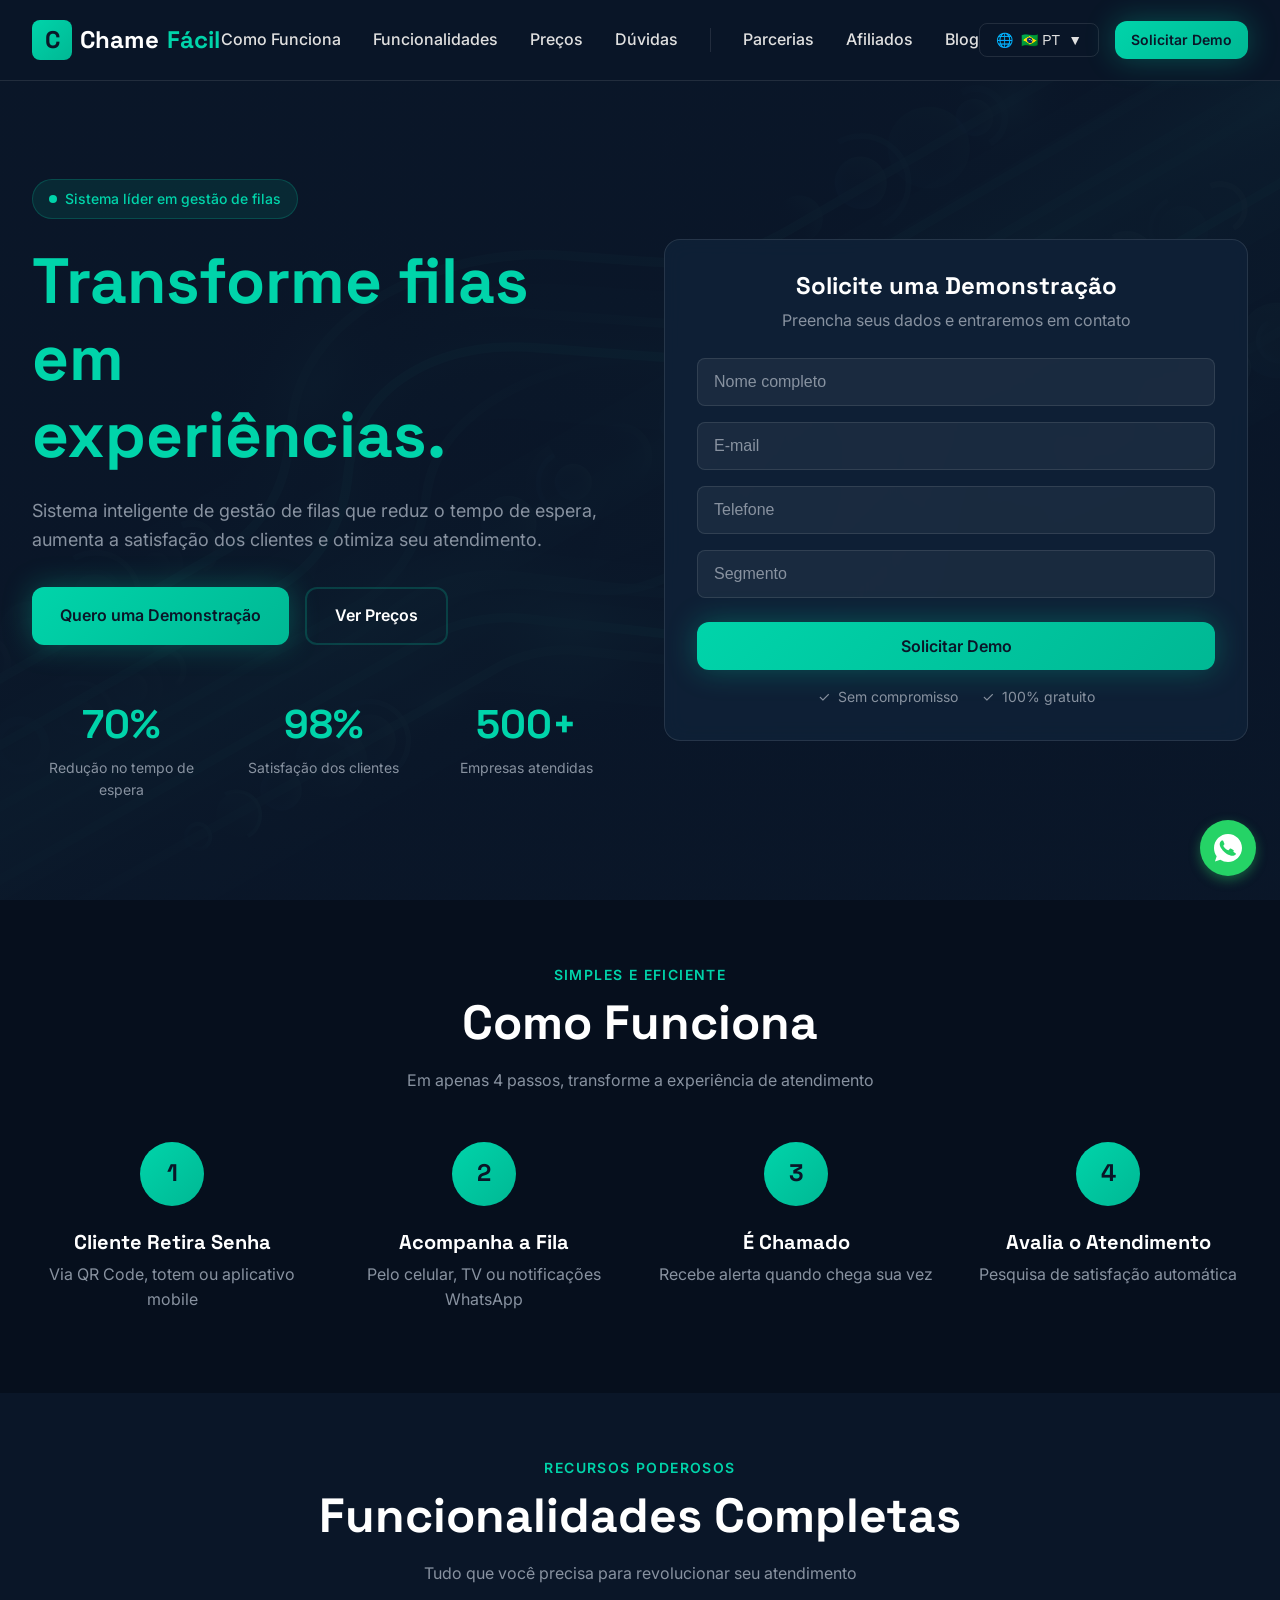
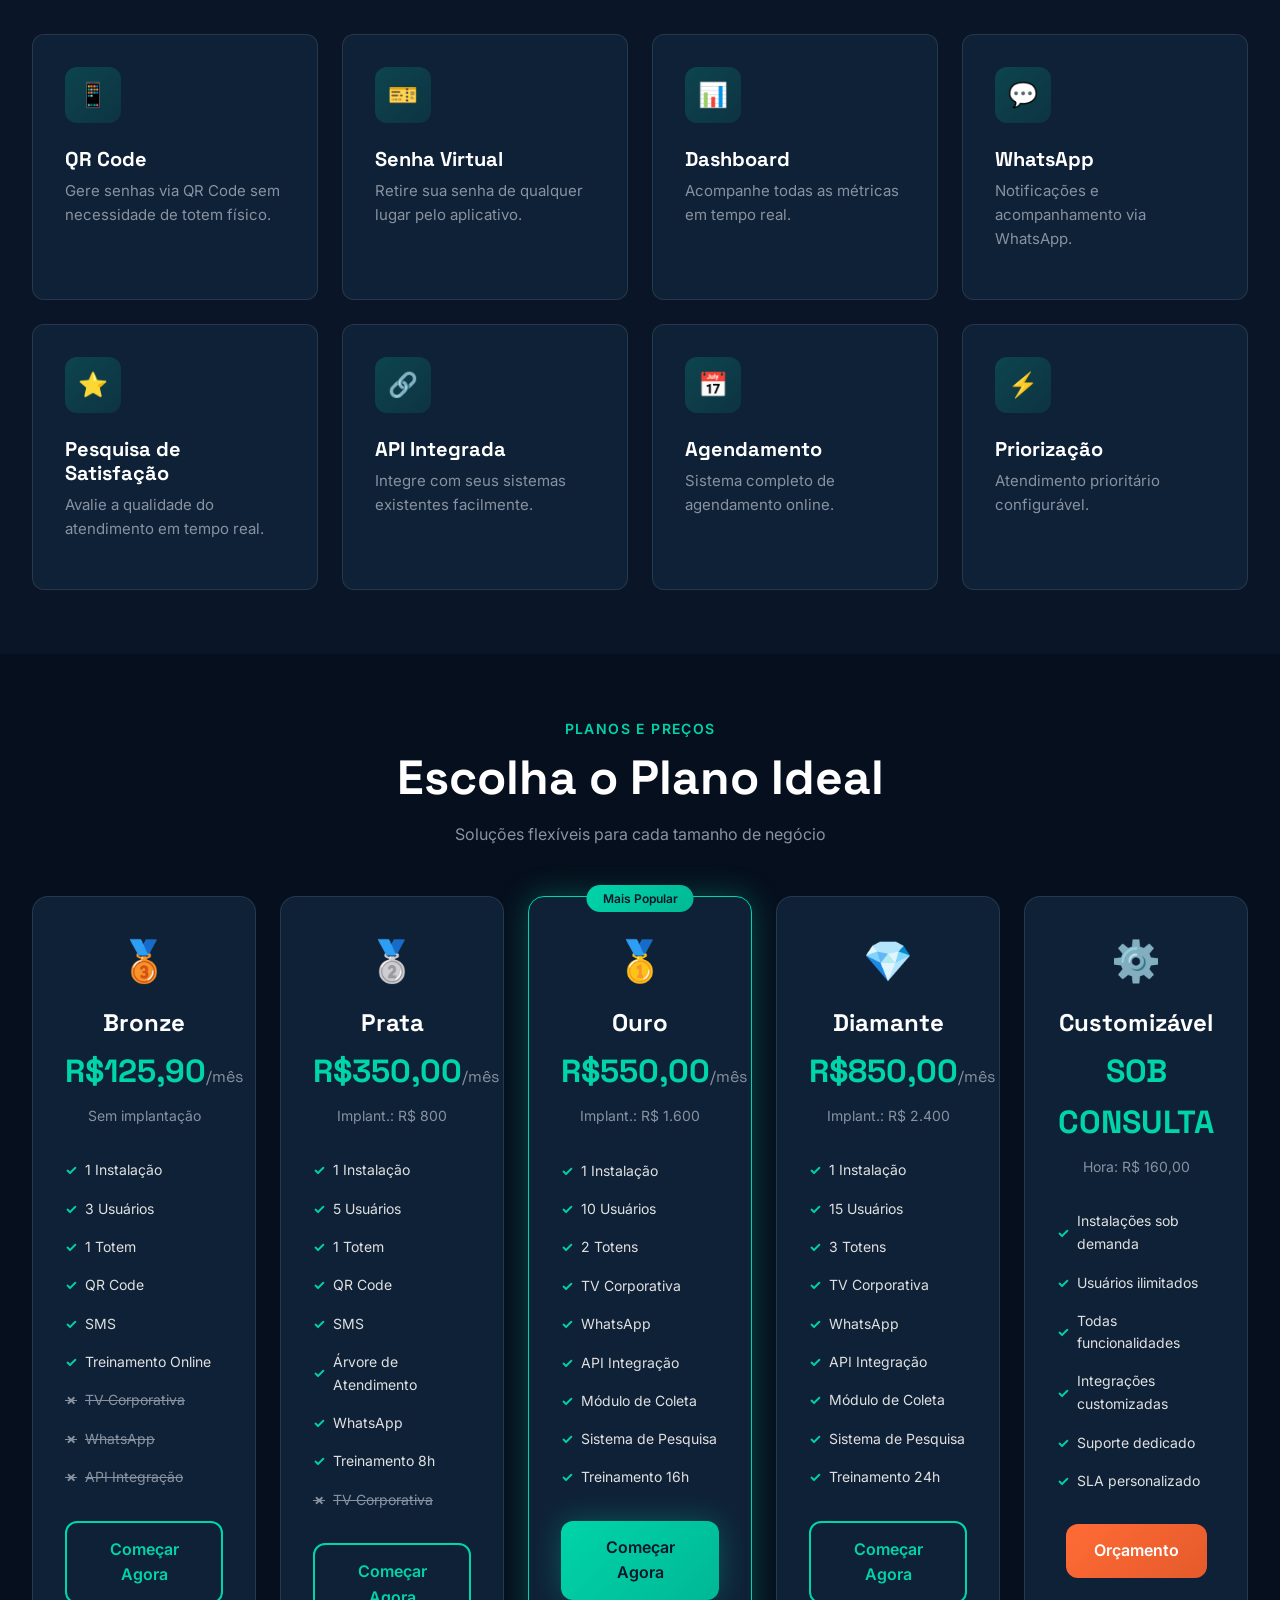
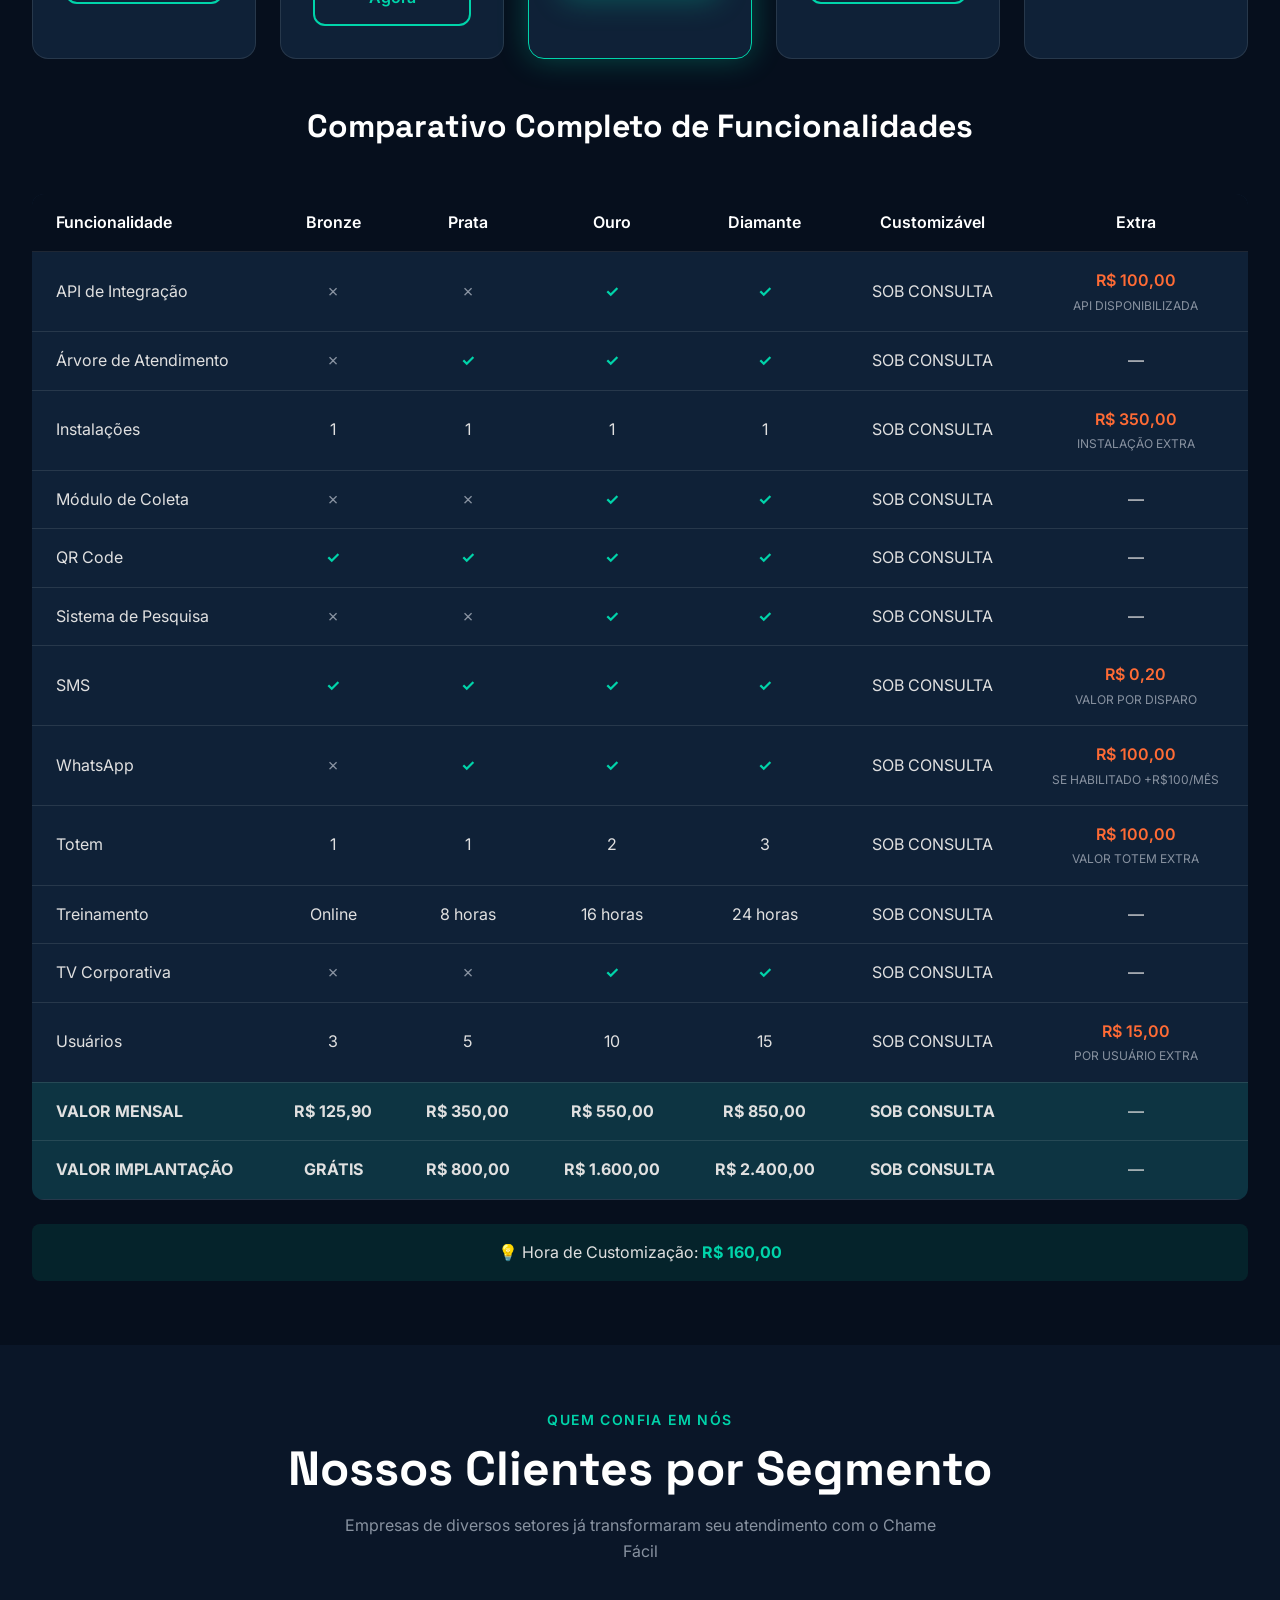
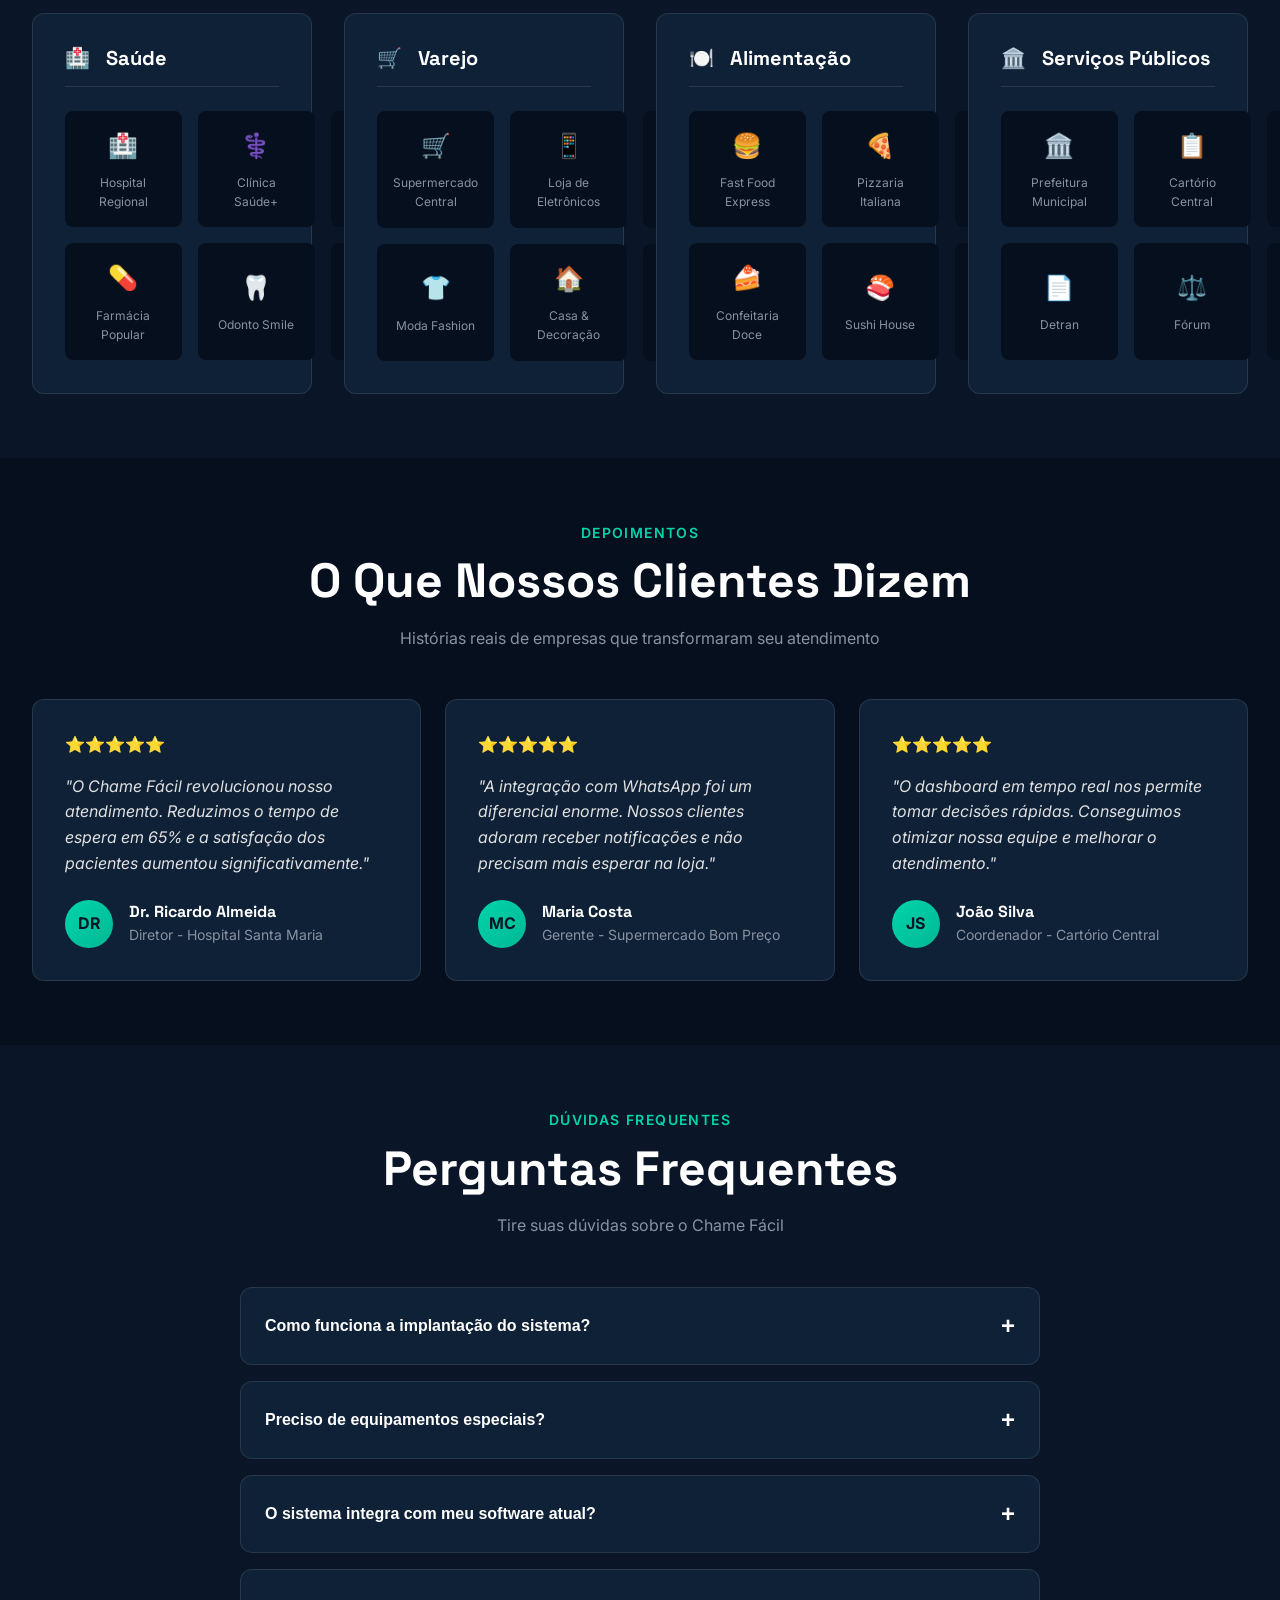
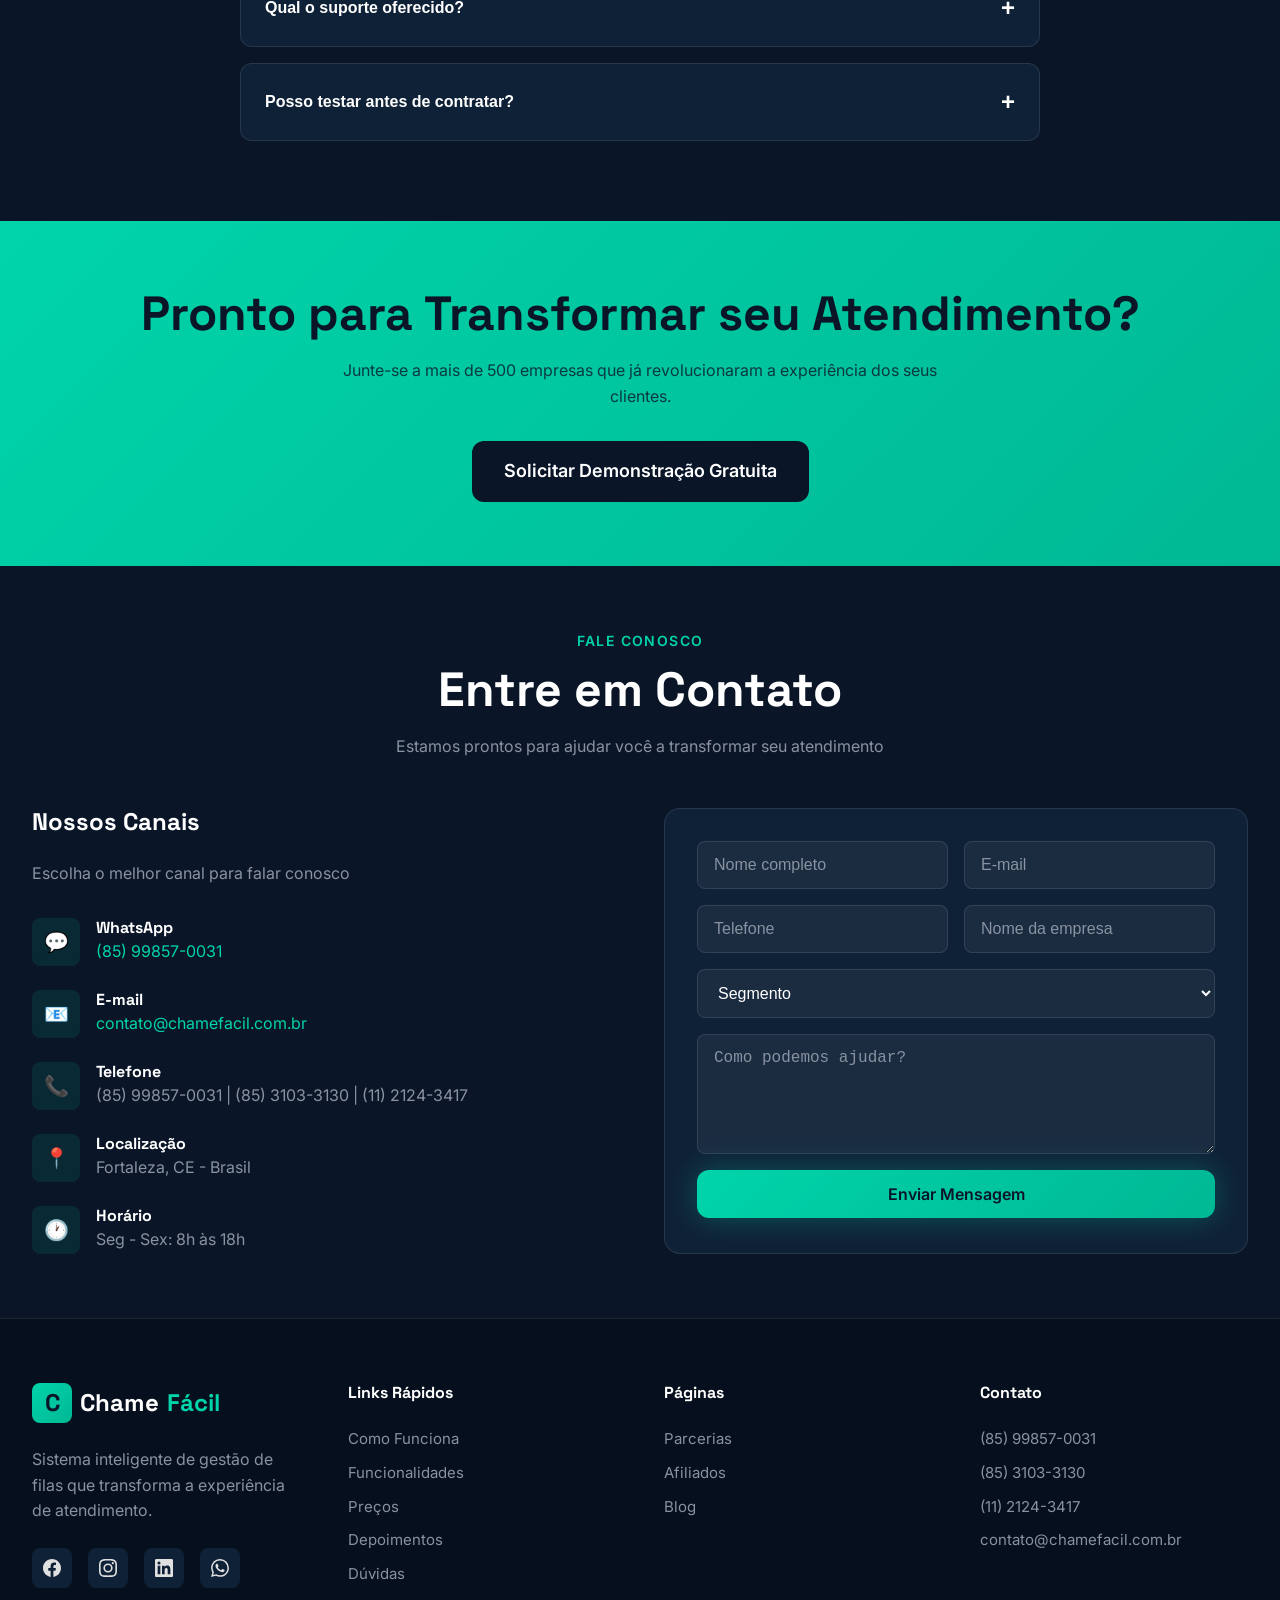
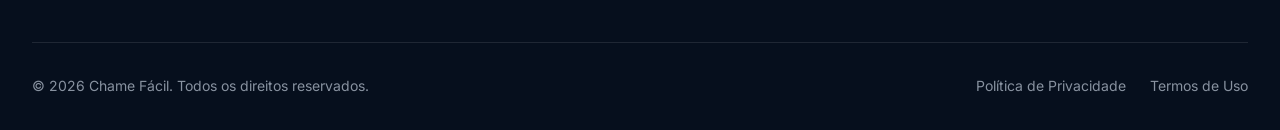
==== commit a17d5650: "fix: melhorias de acessibilidade, SEO, UX e performance" ====
--- a/index.html
+++ b/index.html
@@ -6,6 +6,14 @@
   <meta name="description" content="Chame Fácil - Sistema inteligente de gestão de filas que reduz o tempo de espera e aumenta a satisfação dos clientes.">
   <meta name="keywords" content="gestão de filas, sistema de senhas, atendimento, totem, QR Code, WhatsApp">
   <meta name="author" content="Chame Fácil">
+  <meta property="og:title" content="Chame Fácil - Sistema de Gestão de Filas Inteligente">
+  <meta property="og:description" content="Sistema inteligente de gestão de filas que reduz o tempo de espera em 70%, aumenta a satisfação dos clientes e otimiza seu atendimento.">
+  <meta property="og:type" content="website">
+  <meta property="og:url" content="https://chamefacil.com.br">
+  <meta property="og:locale" content="pt_BR">
+  <meta name="twitter:card" content="summary_large_image">
+  <meta name="twitter:title" content="Chame Fácil - Sistema de Gestão de Filas Inteligente">
+  <meta name="twitter:description" content="Sistema inteligente de gestão de filas que reduz o tempo de espera em 70%.">
   
   <title>Chame Fácil - Sistema de Gestão de Filas Inteligente</title>
   
@@ -57,7 +65,7 @@
           <a href="#contato" class="btn btn-primary btn-sm" data-i18n="nav_demo">Solicitar Demo</a>
         </div>
         
-        <button class="mobile-menu-btn">
+        <button class="mobile-menu-btn" aria-label="Abrir menu" aria-expanded="false">
           <span></span>
           <span></span>
           <span></span>
@@ -798,10 +806,10 @@
           </a>
           <p data-i18n="footer_description">Sistema inteligente de gestão de filas que transforma a experiência de atendimento.</p>
           <div class="footer-social">
-            <a href="#" title="Facebook">F</a>
-            <a href="#" title="Instagram">I</a>
-            <a href="#" title="LinkedIn">L</a>
-            <a href="https://wa.me/5585998570031" title="WhatsApp">W</a>
+            <a href="#" aria-label="Facebook"><svg viewBox="0 0 24 24" width="18" height="18" fill="currentColor"><path d="M24 12.073c0-6.627-5.373-12-12-12s-12 5.373-12 12c0 5.99 4.388 10.954 10.125 11.854v-8.385H7.078v-3.47h3.047V9.43c0-3.007 1.792-4.669 4.533-4.669 1.312 0 2.686.235 2.686.235v2.953H15.83c-1.491 0-1.956.925-1.956 1.874v2.25h3.328l-.532 3.47h-2.796v8.385C19.612 23.027 24 18.062 24 12.073z"/></svg></a>
+            <a href="#" aria-label="Instagram"><svg viewBox="0 0 24 24" width="18" height="18" fill="currentColor"><path d="M12 2.163c3.204 0 3.584.012 4.85.07 3.252.148 4.771 1.691 4.919 4.919.058 1.265.069 1.645.069 4.849 0 3.205-.012 3.584-.069 4.849-.149 3.225-1.664 4.771-4.919 4.919-1.266.058-1.644.07-4.85.07-3.204 0-3.584-.012-4.849-.07-3.26-.149-4.771-1.699-4.919-4.92-.058-1.265-.07-1.644-.07-4.849 0-3.204.013-3.583.07-4.849.149-3.227 1.664-4.771 4.919-4.919 1.266-.057 1.645-.069 4.849-.069zM12 0C8.741 0 8.333.014 7.053.072 2.695.272.273 2.69.073 7.052.014 8.333 0 8.741 0 12c0 3.259.014 3.668.072 4.948.2 4.358 2.618 6.78 6.98 6.98C8.333 23.986 8.741 24 12 24c3.259 0 3.668-.014 4.948-.072 4.354-.2 6.782-2.618 6.979-6.98.059-1.28.073-1.689.073-4.948 0-3.259-.014-3.667-.072-4.947-.196-4.354-2.617-6.78-6.979-6.98C15.668.014 15.259 0 12 0zm0 5.838a6.162 6.162 0 100 12.324 6.162 6.162 0 000-12.324zM12 16a4 4 0 110-8 4 4 0 010 8zm6.406-11.845a1.44 1.44 0 100 2.881 1.44 1.44 0 000-2.881z"/></svg></a>
+            <a href="#" aria-label="LinkedIn"><svg viewBox="0 0 24 24" width="18" height="18" fill="currentColor"><path d="M20.447 20.452h-3.554v-5.569c0-1.328-.027-3.037-1.852-3.037-1.853 0-2.136 1.445-2.136 2.939v5.667H9.351V9h3.414v1.561h.046c.477-.9 1.637-1.85 3.37-1.85 3.601 0 4.267 2.37 4.267 5.455v6.286zM5.337 7.433a2.062 2.062 0 01-2.063-2.065 2.064 2.064 0 112.063 2.065zm1.782 13.019H3.555V9h3.564v11.452zM22.225 0H1.771C.792 0 0 .774 0 1.729v20.542C0 23.227.792 24 1.771 24h20.451C23.2 24 24 23.227 24 22.271V1.729C24 .774 23.2 0 22.222 0h.003z"/></svg></a>
+            <a href="https://wa.me/5585998570031" aria-label="WhatsApp"><svg viewBox="0 0 24 24" width="18" height="18" fill="currentColor"><path d="M17.472 14.382c-.297-.149-1.758-.867-2.03-.967-.273-.099-.471-.148-.67.15-.197.297-.767.966-.94 1.164-.173.199-.347.223-.644.075-.297-.15-1.255-.463-2.39-1.475-.883-.788-1.48-1.761-1.653-2.059-.173-.297-.018-.458.13-.606.134-.133.298-.347.446-.52.149-.174.198-.298.298-.497.099-.198.05-.371-.025-.52-.075-.149-.669-1.612-.916-2.207-.242-.579-.487-.5-.669-.51-.173-.008-.371-.01-.57-.01-.198 0-.52.074-.792.372-.272.297-1.04 1.016-1.04 2.479 0 1.462 1.065 2.875 1.213 3.074.149.198 2.096 3.2 5.077 4.487.709.306 1.262.489 1.694.625.712.227 1.36.195 1.871.118.571-.085 1.758-.719 2.006-1.413.248-.694.248-1.289.173-1.413-.074-.124-.272-.198-.57-.347m-5.421 7.403h-.004a9.87 9.87 0 01-5.031-1.378l-.361-.214-3.741.982.998-3.648-.235-.374a9.86 9.86 0 01-1.51-5.26c.001-5.45 4.436-9.884 9.888-9.884 2.64 0 5.122 1.03 6.988 2.898a9.825 9.825 0 012.893 6.994c-.003 5.45-4.437 9.884-9.885 9.884m8.413-18.297A11.815 11.815 0 0012.05 0C5.495 0 .16 5.335.157 11.892c0 2.096.547 4.142 1.588 5.945L.057 24l6.305-1.654a11.882 11.882 0 005.683 1.448h.005c6.554 0 11.89-5.335 11.893-11.893a11.821 11.821 0 00-3.48-8.413z"/></svg></a>
           </div>
         </div>
         <div class="footer-column">
--- a/css/styles.css
+++ b/css/styles.css
@@ -1680,3 +1680,269 @@
 .stagger-3 { animation-delay: 0.3s; }
 .stagger-4 { animation-delay: 0.4s; }
 .stagger-5 { animation-delay: 0.5s; }
+
+/* ============================================
+   21. BLOG ARTICLE PAGE
+   ============================================ */
+.blog-article {
+  padding: 140px 0 var(--spacing-2xl);
+}
+
+.blog-article-header {
+  max-width: 800px;
+  margin: 0 auto var(--spacing-xl);
+}
+
+.blog-back {
+  display: inline-flex;
+  align-items: center;
+  gap: var(--spacing-xs);
+  color: var(--primary);
+  font-weight: 500;
+  margin-bottom: var(--spacing-md);
+  transition: opacity var(--transition-fast);
+}
+
+.blog-back:hover {
+  opacity: 0.8;
+  color: var(--primary-light);
+}
+
+.blog-article-header h1 {
+  margin-top: var(--spacing-sm);
+  margin-bottom: var(--spacing-md);
+}
+
+.blog-article-meta {
+  display: flex;
+  flex-wrap: wrap;
+  align-items: center;
+  gap: var(--spacing-md);
+  color: var(--text-muted);
+  font-size: 0.9375rem;
+}
+
+.blog-article-image {
+  width: 100%;
+  max-width: 800px;
+  margin: 0 auto var(--spacing-xl);
+  display: block;
+  border-radius: var(--radius-lg);
+  object-fit: cover;
+}
+
+.blog-article-content {
+  max-width: 800px;
+  margin: 0 auto;
+  font-size: 1.125rem;
+  line-height: 1.8;
+}
+
+.blog-article-content h2 {
+  margin: var(--spacing-xl) 0 var(--spacing-md);
+}
+
+.blog-article-content h3 {
+  margin: var(--spacing-lg) 0 var(--spacing-sm);
+}
+
+.blog-article-content p {
+  margin-bottom: var(--spacing-md);
+}
+
+.blog-article-content ul,
+.blog-article-content ol {
+  margin: var(--spacing-md) 0;
+  padding-left: var(--spacing-lg);
+}
+
+.blog-article-content li {
+  margin-bottom: var(--spacing-xs);
+  color: var(--text-light);
+}
+
+.blog-article-content blockquote {
+  border-left: 4px solid var(--primary);
+  padding-left: var(--spacing-md);
+  margin: var(--spacing-lg) 0;
+  font-style: italic;
+  color: var(--text-muted);
+}
+
+/* Blog Share */
+.blog-share {
+  max-width: 800px;
+  margin: var(--spacing-xl) auto;
+  padding: var(--spacing-md) 0;
+  border-top: 1px solid var(--border-light);
+  border-bottom: 1px solid var(--border-light);
+  display: flex;
+  align-items: center;
+  flex-wrap: wrap;
+  gap: var(--spacing-sm);
+}
+
+.blog-share > span {
+  color: var(--text-muted);
+  font-weight: 600;
+}
+
+.share-btn {
+  display: inline-flex;
+  align-items: center;
+  padding: 0.5rem 1rem;
+  background: var(--bg-card);
+  border: 1px solid var(--border-light);
+  border-radius: var(--radius-full);
+  color: var(--text-light);
+  font-size: 0.875rem;
+  font-weight: 500;
+  transition: all var(--transition-fast);
+}
+
+.share-btn:hover {
+  background: var(--primary);
+  color: var(--bg-dark);
+  border-color: var(--primary);
+}
+
+/* Blog Related */
+.blog-related {
+  max-width: 800px;
+  margin: var(--spacing-xl) auto 0;
+}
+
+.blog-related h3 {
+  font-size: 1.5rem;
+  margin-bottom: var(--spacing-md);
+}
+
+.blog-related-grid {
+  display: grid;
+  grid-template-columns: repeat(auto-fit, minmax(220px, 1fr));
+  gap: var(--spacing-md);
+}
+
+/* ============================================
+   22. WHATSAPP FLUTUANTE
+   ============================================ */
+.whatsapp-float {
+  position: fixed;
+  bottom: 24px;
+  right: 24px;
+  z-index: 999;
+  width: 56px;
+  height: 56px;
+  background: #25D366;
+  border-radius: 50%;
+  display: flex;
+  align-items: center;
+  justify-content: center;
+  box-shadow: 0 4px 12px rgba(37, 211, 102, 0.4);
+  transition: all var(--transition-normal);
+  animation: whatsappPulse 2s infinite;
+}
+
+.whatsapp-float:hover {
+  transform: scale(1.1);
+  box-shadow: 0 6px 20px rgba(37, 211, 102, 0.5);
+}
+
+@keyframes whatsappPulse {
+  0%, 100% { box-shadow: 0 4px 12px rgba(37, 211, 102, 0.4); }
+  50% { box-shadow: 0 4px 20px rgba(37, 211, 102, 0.6); }
+}
+
+/* ============================================
+   23. BOTÃO VOLTAR AO TOPO
+   ============================================ */
+.back-to-top {
+  position: fixed;
+  bottom: 90px;
+  right: 28px;
+  z-index: 998;
+  width: 44px;
+  height: 44px;
+  background: var(--bg-card);
+  border: 1px solid var(--border-light);
+  border-radius: 50%;
+  display: flex;
+  align-items: center;
+  justify-content: center;
+  color: var(--primary);
+  cursor: pointer;
+  opacity: 0;
+  visibility: hidden;
+  transform: translateY(10px);
+  transition: all var(--transition-normal);
+}
+
+.back-to-top.visible {
+  opacity: 1;
+  visibility: visible;
+  transform: translateY(0);
+}
+
+.back-to-top:hover {
+  background: var(--primary);
+  color: var(--bg-dark);
+  border-color: var(--primary);
+}
+
+/* ============================================
+   24. FEEDBACK DE FORMULÁRIO
+   ============================================ */
+.form-message {
+  padding: var(--spacing-sm) var(--spacing-md);
+  border-radius: var(--radius-md);
+  font-size: 0.9375rem;
+  font-weight: 500;
+  margin-top: var(--spacing-sm);
+  animation: slideUp 0.3s ease;
+}
+
+.form-message-success {
+  background: rgba(0, 212, 170, 0.15);
+  border: 1px solid var(--primary);
+  color: var(--primary);
+}
+
+.form-message-error {
+  background: rgba(255, 107, 53, 0.15);
+  border: 1px solid var(--secondary);
+  color: var(--secondary);
+}
+
+/* ============================================
+   25. FOCUS STYLES (ACESSIBILIDADE)
+   ============================================ */
+*:focus-visible {
+  outline: 2px solid var(--primary);
+  outline-offset: 2px;
+}
+
+.btn:focus-visible {
+  outline: 2px solid var(--primary-light);
+  outline-offset: 3px;
+  box-shadow: 0 0 0 4px rgba(0, 212, 170, 0.2);
+}
+
+.form-input:focus-visible,
+.form-select:focus-visible {
+  outline: none;
+  border-color: var(--primary);
+  box-shadow: 0 0 0 3px rgba(0, 212, 170, 0.15);
+}
+
+.nav a:focus-visible,
+.footer-links a:focus-visible {
+  outline: 2px solid var(--primary);
+  outline-offset: 4px;
+  border-radius: var(--radius-sm);
+}
+
+.faq-question:focus-visible {
+  outline: 2px solid var(--primary);
+  outline-offset: -2px;
+  border-radius: var(--radius-md);
+}
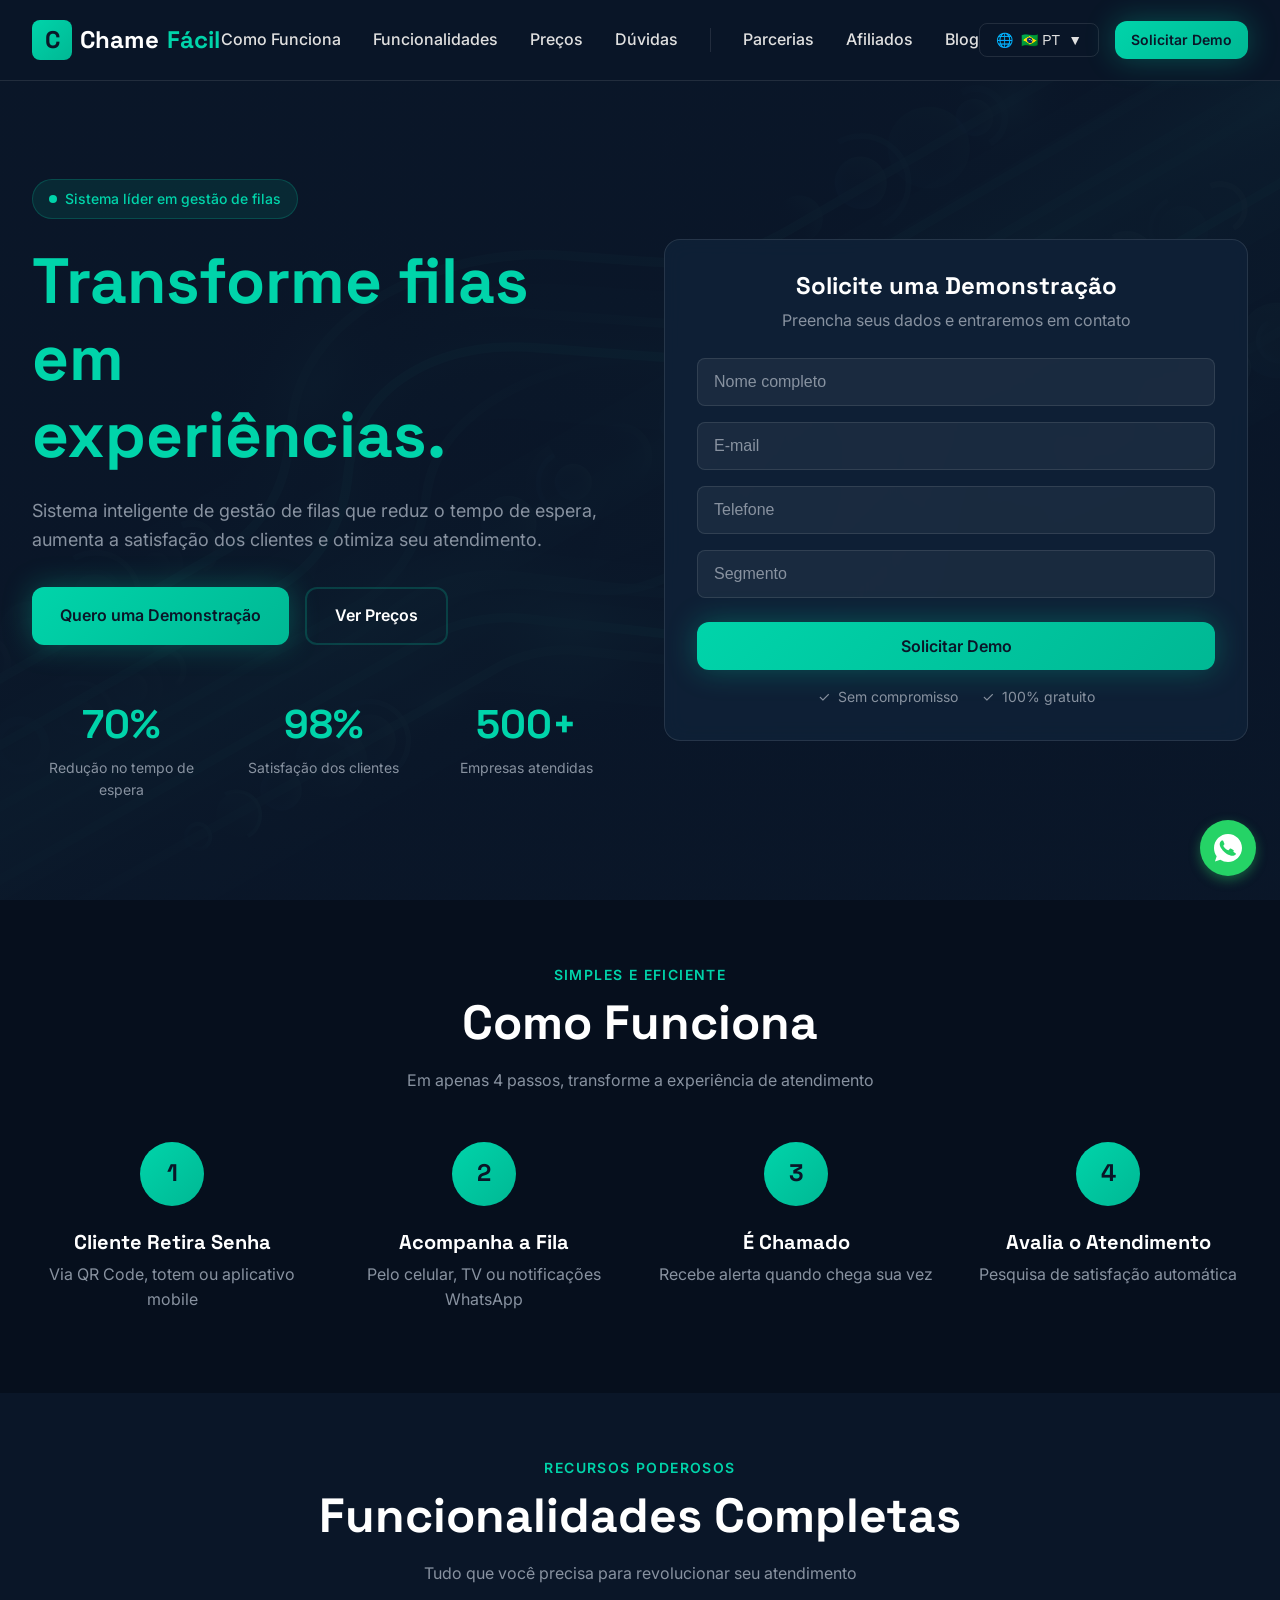
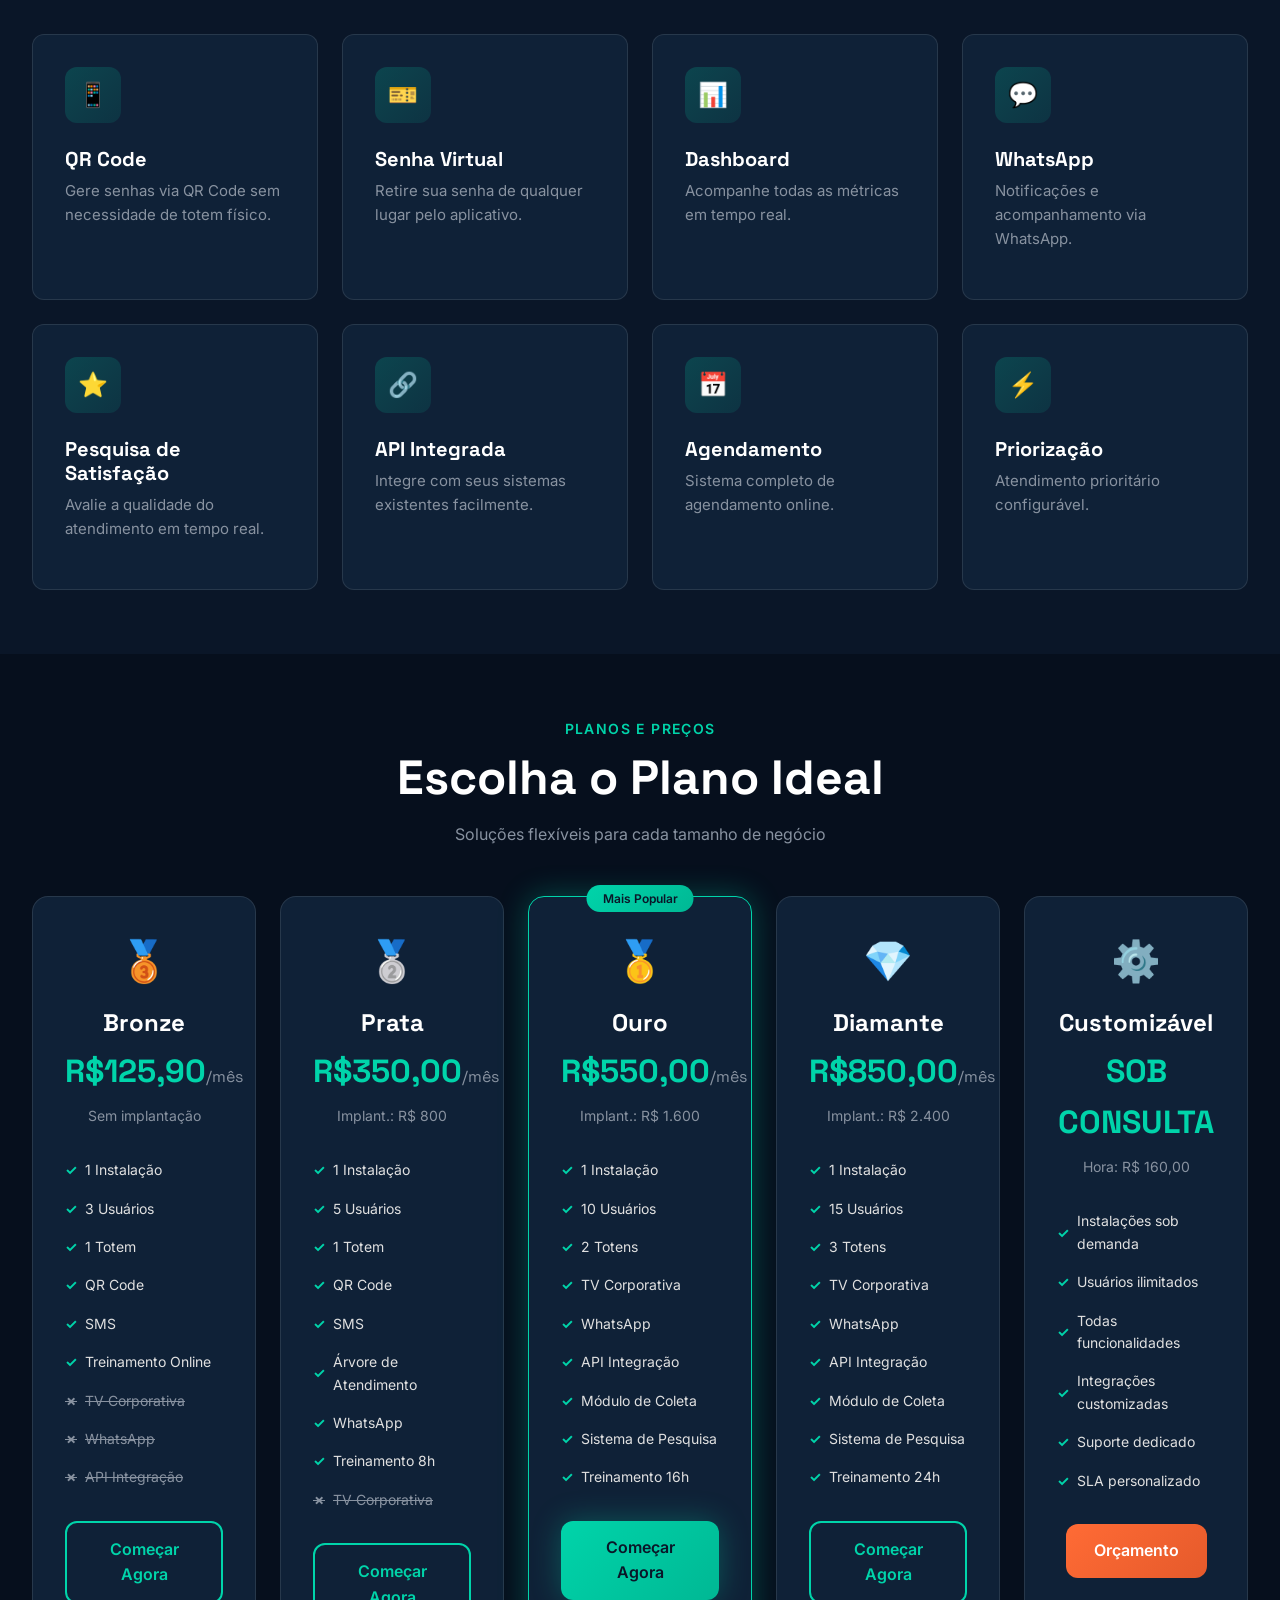
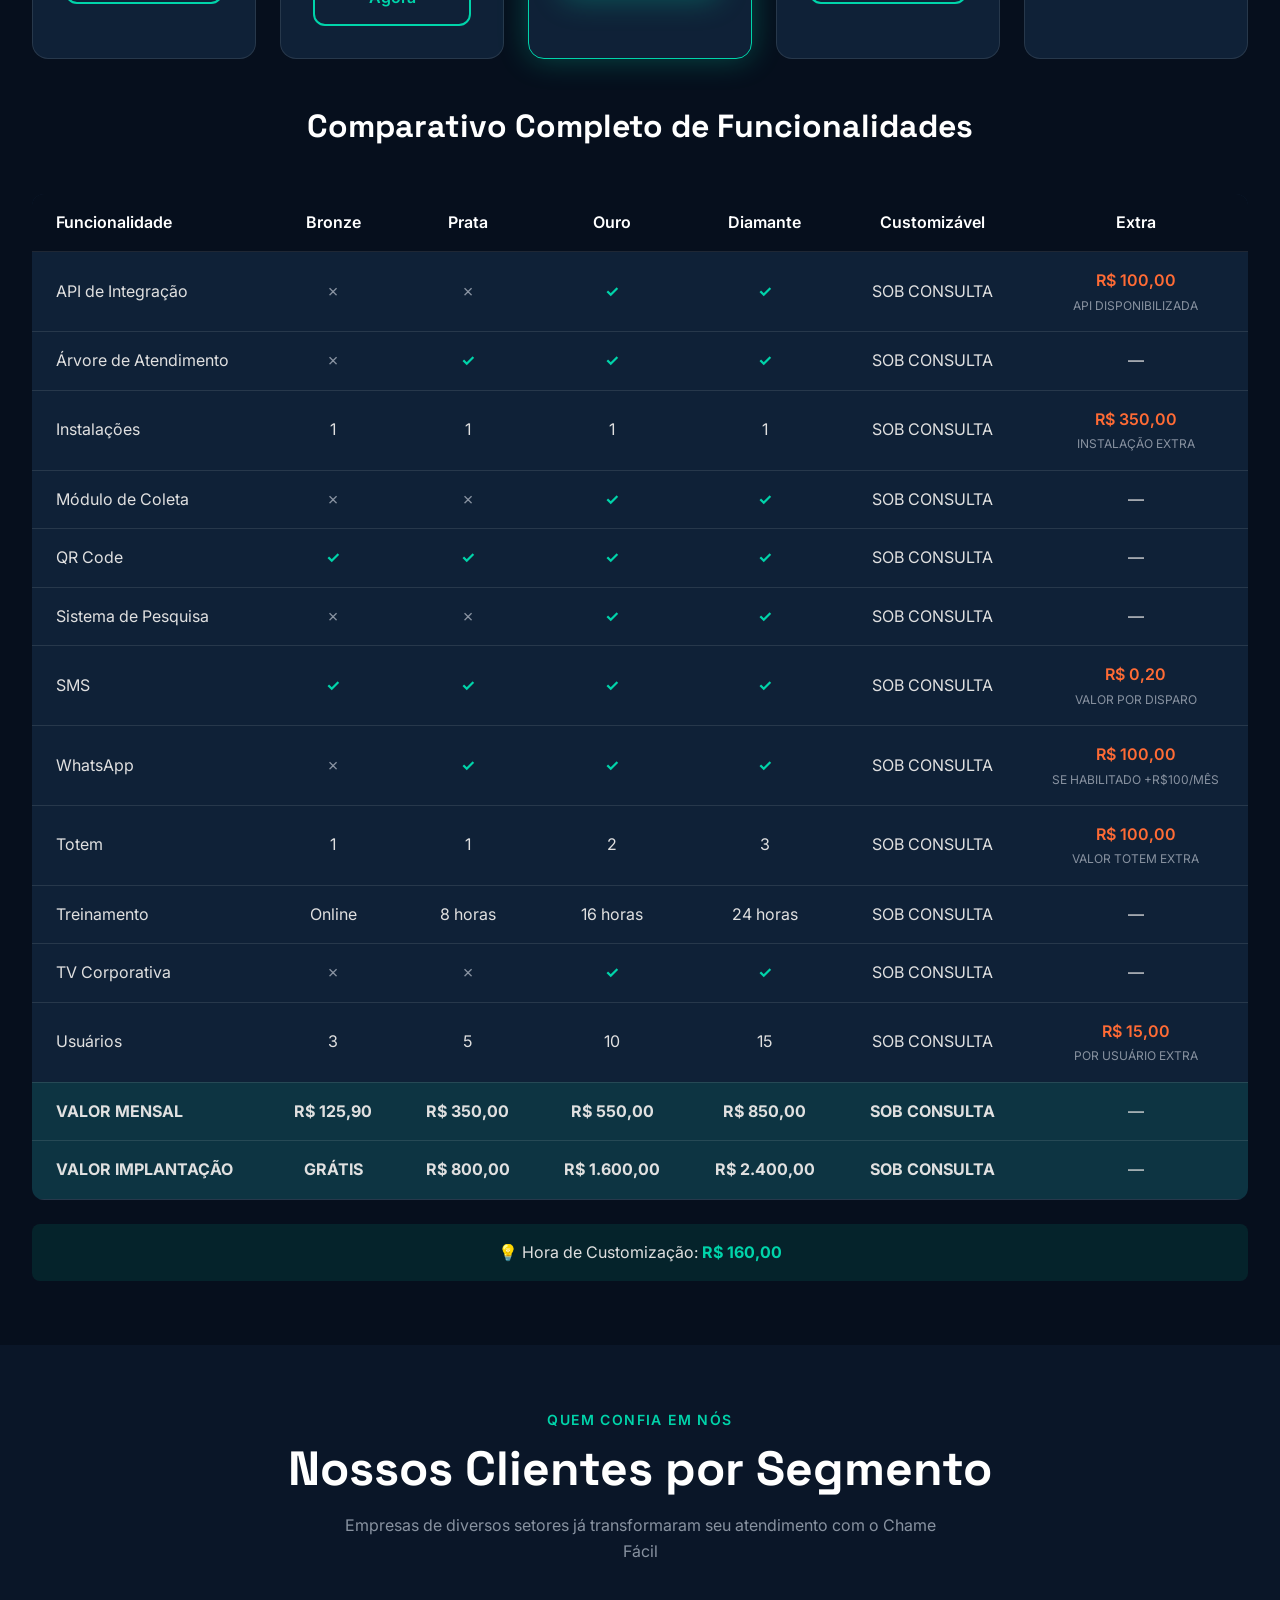
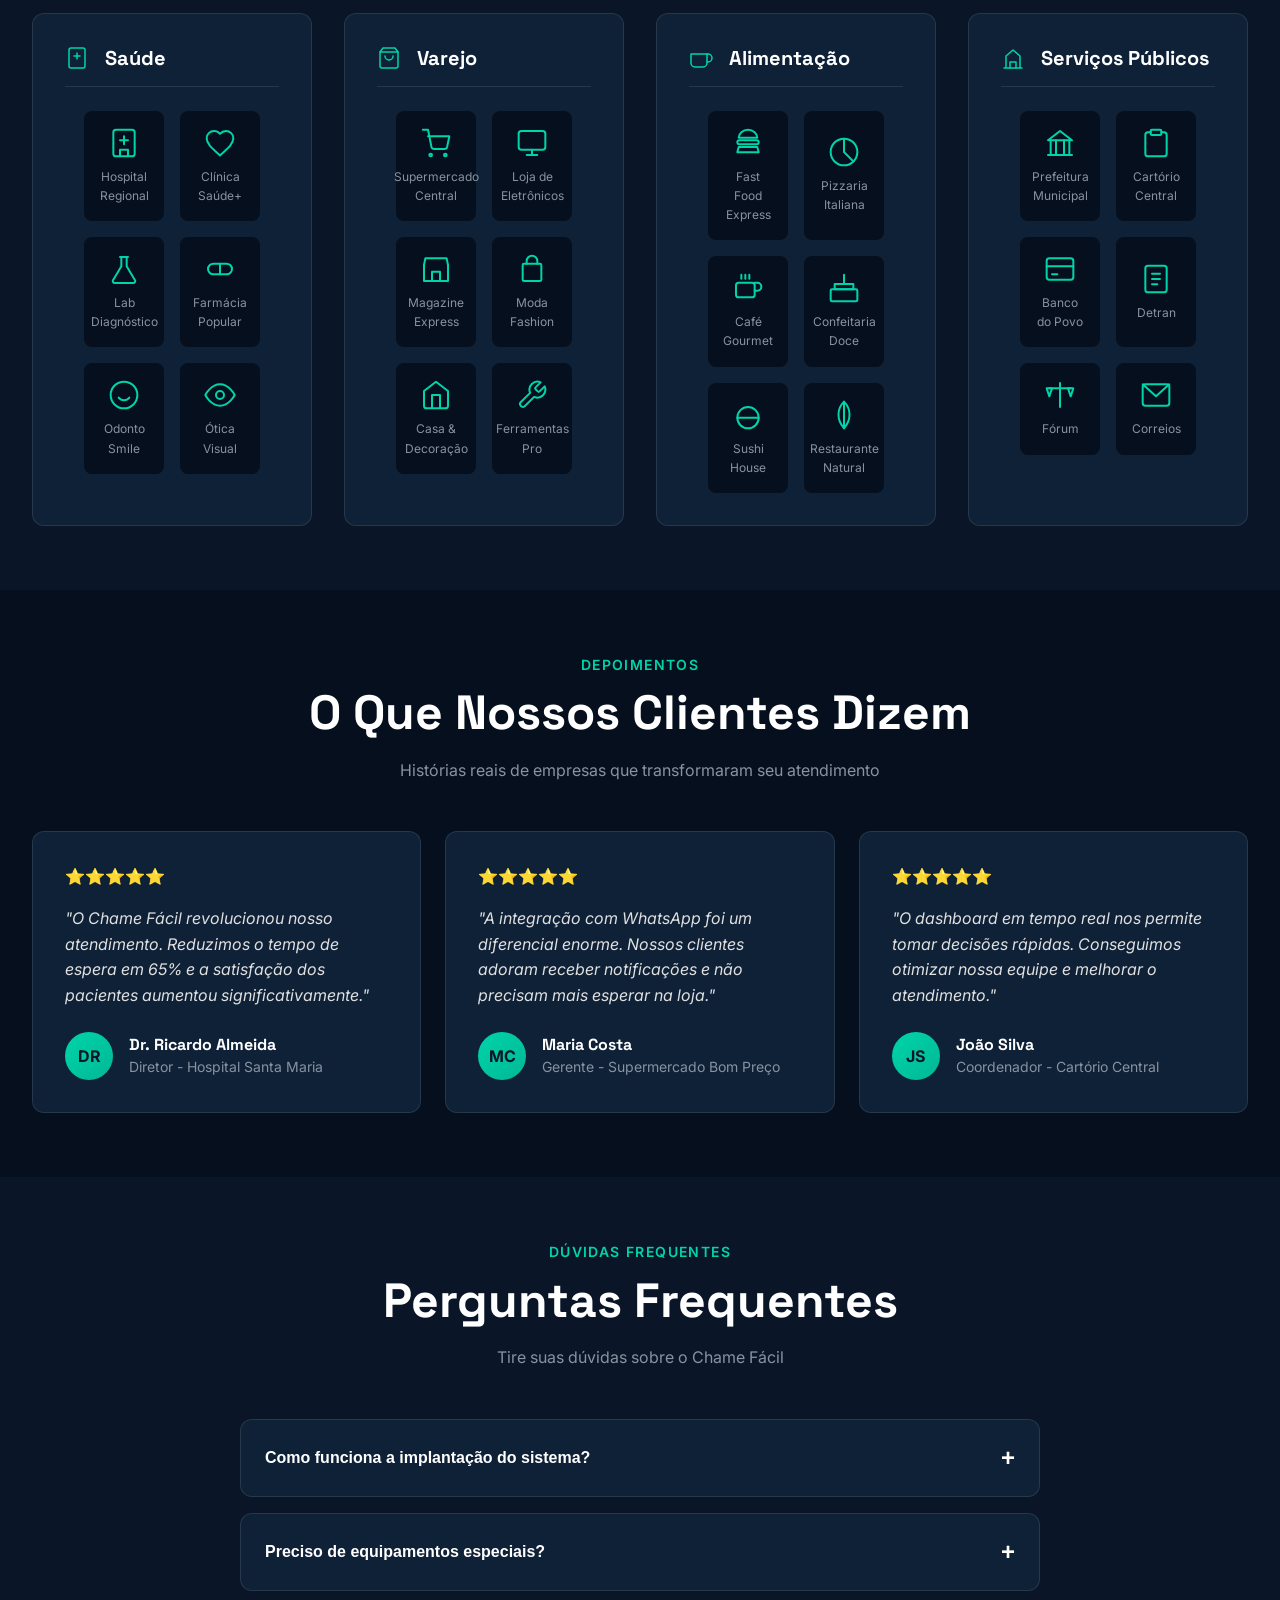
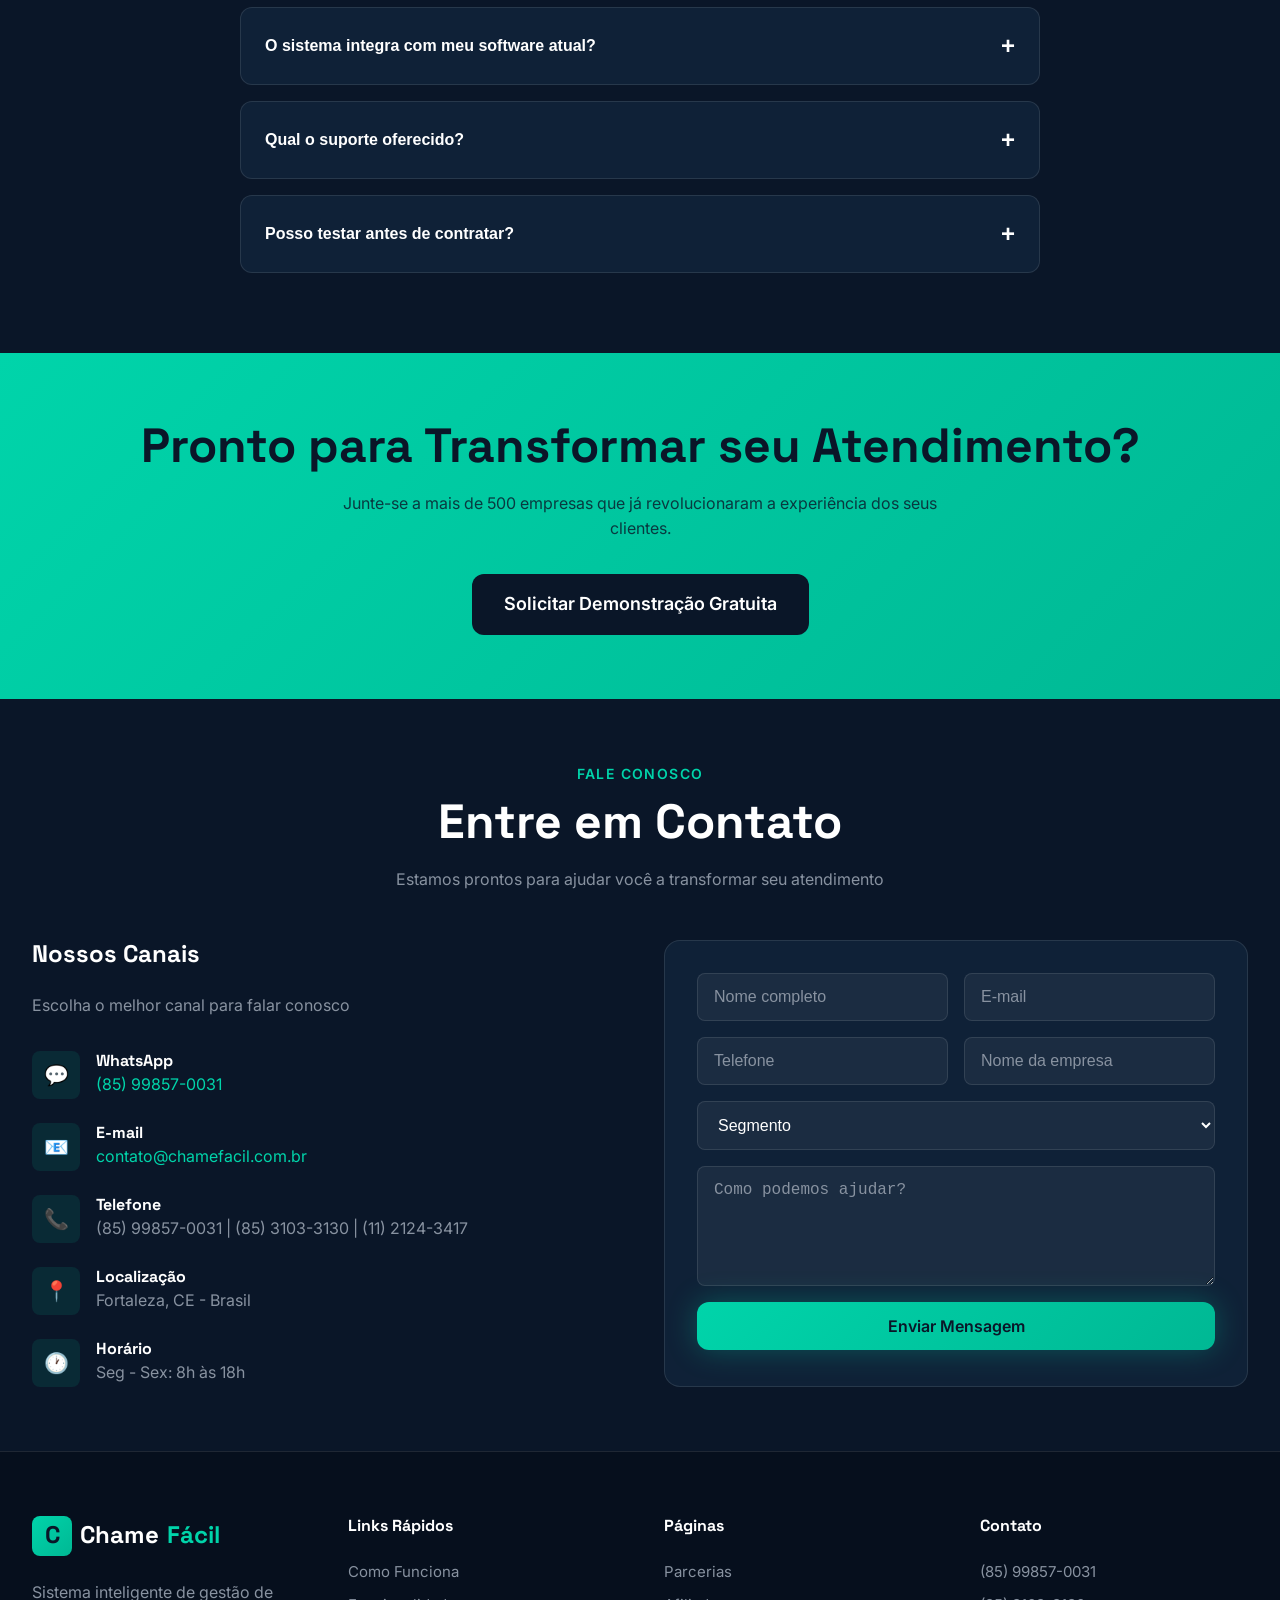
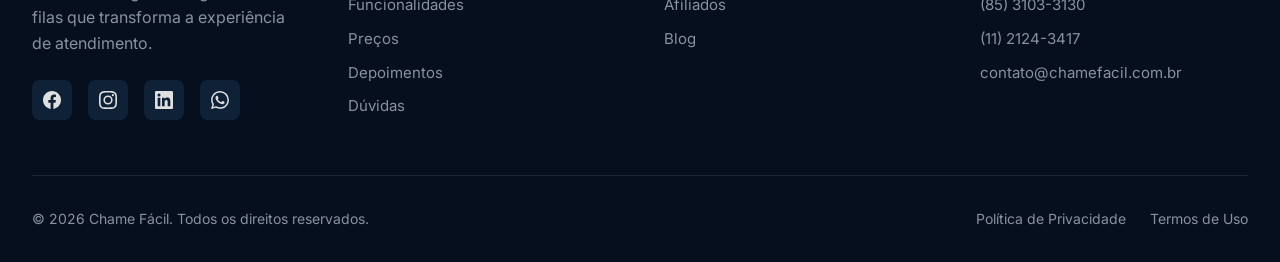
==== commit 1ad92a6b: "feat: substituir emojis por icones SVG na secao clientes" ====
--- a/index.html
+++ b/index.html
@@ -539,47 +539,47 @@
       </div>
       <div class="clients-segments">
         <div class="client-segment">
-          <h3>🏥 <span data-i18n="clients_health">Saúde</span></h3>
+          <h3><svg viewBox="0 0 24 24"><rect x="4" y="2" width="16" height="20" rx="2"/><path d="M12 7v6M9 10h6"/></svg> <span data-i18n="clients_health">Saúde</span></h3>
           <div class="client-logos">
-            <div class="client-logo"><span class="client-logo-icon">🏥</span>Hospital Regional</div>
-            <div class="client-logo"><span class="client-logo-icon">⚕️</span>Clínica Saúde+</div>
-            <div class="client-logo"><span class="client-logo-icon">🔬</span>Lab Diagnóstico</div>
-            <div class="client-logo"><span class="client-logo-icon">💊</span>Farmácia Popular</div>
-            <div class="client-logo"><span class="client-logo-icon">🦷</span>Odonto Smile</div>
-            <div class="client-logo"><span class="client-logo-icon">👁️</span>Ótica Visual</div>
+            <div class="client-logo"><span class="client-logo-icon"><svg viewBox="0 0 24 24"><rect x="4" y="2" width="16" height="20" rx="2"/><path d="M12 7v6M9 10h6"/><path d="M9 22v-5h6v5"/></svg></span>Hospital Regional</div>
+            <div class="client-logo"><span class="client-logo-icon"><svg viewBox="0 0 24 24"><path d="M12 21.4L10.6 20C5.4 15.4 2 12.3 2 8.5 2 5.4 4.4 3 7.5 3c1.7 0 3.4.8 4.5 2.1A6.1 6.1 0 0 1 16.5 3C19.6 3 22 5.4 22 8.5c0 3.8-3.4 6.9-8.6 11.5L12 21.4z"/></svg></span>Clínica Saúde+</div>
+            <div class="client-logo"><span class="client-logo-icon"><svg viewBox="0 0 24 24"><path d="M9 3h6M10 3v7L4 20a1.5 1.5 0 0 0 1.3 2.5h13.4a1.5 1.5 0 0 0 1.3-2.5L14 10V3"/></svg></span>Lab Diagnóstico</div>
+            <div class="client-logo"><span class="client-logo-icon"><svg viewBox="0 0 24 24"><rect x="3" y="8" width="18" height="8" rx="4"/><path d="M12 8v8"/></svg></span>Farmácia Popular</div>
+            <div class="client-logo"><span class="client-logo-icon"><svg viewBox="0 0 24 24"><circle cx="12" cy="12" r="10"/><path d="M8 14s1.5 2 4 2 4-2 4-2"/></svg></span>Odonto Smile</div>
+            <div class="client-logo"><span class="client-logo-icon"><svg viewBox="0 0 24 24"><path d="M1 12s4-8 11-8 11 8 11 8-4 8-11 8S1 12 1 12z"/><circle cx="12" cy="12" r="3"/></svg></span>Ótica Visual</div>
           </div>
         </div>
         <div class="client-segment">
-          <h3>🛒 <span data-i18n="clients_retail">Varejo</span></h3>
+          <h3><svg viewBox="0 0 24 24"><path d="M6 2L3 6v14a2 2 0 0 0 2 2h14a2 2 0 0 0 2-2V6l-3-4z"/><path d="M3 6h18M16 10a4 4 0 0 1-8 0"/></svg> <span data-i18n="clients_retail">Varejo</span></h3>
           <div class="client-logos">
-            <div class="client-logo"><span class="client-logo-icon">🛒</span>Supermercado Central</div>
-            <div class="client-logo"><span class="client-logo-icon">📱</span>Loja de Eletrônicos</div>
-            <div class="client-logo"><span class="client-logo-icon">🏬</span>Magazine Express</div>
-            <div class="client-logo"><span class="client-logo-icon">👕</span>Moda Fashion</div>
-            <div class="client-logo"><span class="client-logo-icon">🏠</span>Casa & Decoração</div>
-            <div class="client-logo"><span class="client-logo-icon">🔧</span>Ferramentas Pro</div>
+            <div class="client-logo"><span class="client-logo-icon"><svg viewBox="0 0 24 24"><circle cx="8" cy="21" r="1"/><circle cx="19" cy="21" r="1"/><path d="M2.1 2H6l2.6 13a2 2 0 0 0 2 1.5h7.7a2 2 0 0 0 2-1.5L22 7H6"/></svg></span>Supermercado Central</div>
+            <div class="client-logo"><span class="client-logo-icon"><svg viewBox="0 0 24 24"><rect x="2" y="3" width="20" height="14" rx="2"/><path d="M8 21h8M12 17v4"/></svg></span>Loja de Eletrônicos</div>
+            <div class="client-logo"><span class="client-logo-icon"><svg viewBox="0 0 24 24"><path d="M3 9l1-5h16l1 5"/><path d="M3 9v12h18V9"/><rect x="9" y="14" width="6" height="7"/></svg></span>Magazine Express</div>
+            <div class="client-logo"><span class="client-logo-icon"><svg viewBox="0 0 24 24"><rect x="5" y="8" width="14" height="13" rx="1"/><path d="M8 8V6a4 4 0 0 1 8 0v2"/></svg></span>Moda Fashion</div>
+            <div class="client-logo"><span class="client-logo-icon"><svg viewBox="0 0 24 24"><path d="M3 9l9-7 9 7v11a2 2 0 0 1-2 2H5a2 2 0 0 1-2-2z"/><path d="M9 22V12h6v10"/></svg></span>Casa &amp; Decoração</div>
+            <div class="client-logo"><span class="client-logo-icon"><svg viewBox="0 0 24 24"><path d="M14.7 6.3a1 1 0 0 0 0 1.4l1.6 1.6a1 1 0 0 0 1.4 0l3.8-3.8a6 6 0 0 1-7.9 7.9l-6.9 6.9a2 2 0 0 1-3-3l6.9-6.9a6 6 0 0 1 7.9-7.9l-3.8 3.8z"/></svg></span>Ferramentas Pro</div>
           </div>
         </div>
         <div class="client-segment">
-          <h3>🍽️ <span data-i18n="clients_food">Alimentação</span></h3>
+          <h3><svg viewBox="0 0 24 24"><path d="M18 8h1a4 4 0 0 1 0 8h-1"/><path d="M2 8h16v9a4 4 0 0 1-4 4H6a4 4 0 0 1-4-4z"/></svg> <span data-i18n="clients_food">Alimentação</span></h3>
           <div class="client-logos">
-            <div class="client-logo"><span class="client-logo-icon">🍔</span>Fast Food Express</div>
-            <div class="client-logo"><span class="client-logo-icon">🍕</span>Pizzaria Italiana</div>
-            <div class="client-logo"><span class="client-logo-icon">☕</span>Café Gourmet</div>
-            <div class="client-logo"><span class="client-logo-icon">🍰</span>Confeitaria Doce</div>
-            <div class="client-logo"><span class="client-logo-icon">🍣</span>Sushi House</div>
-            <div class="client-logo"><span class="client-logo-icon">🥗</span>Restaurante Natural</div>
+            <div class="client-logo"><span class="client-logo-icon"><svg viewBox="0 0 24 24"><path d="M5 8c0-3 3.1-6 7-6s7 3 7 6H5z"/><rect x="4" y="10" width="16" height="3" rx="1.5"/><path d="M5 15h14l1 4H4l1-4z"/></svg></span>Fast Food Express</div>
+            <div class="client-logo"><span class="client-logo-icon"><svg viewBox="0 0 24 24"><circle cx="12" cy="12" r="10"/><path d="M12 2v10l7 7"/></svg></span>Pizzaria Italiana</div>
+            <div class="client-logo"><span class="client-logo-icon"><svg viewBox="0 0 24 24"><path d="M17 8h2a3 3 0 0 1 0 6h-2"/><rect x="3" y="8" width="14" height="11" rx="2"/><path d="M7 2v3M10 2v3M13 2v3"/></svg></span>Café Gourmet</div>
+            <div class="client-logo"><span class="client-logo-icon"><svg viewBox="0 0 24 24"><rect x="2" y="13" width="20" height="9" rx="1"/><rect x="5" y="9" width="14" height="4"/><path d="M12 2v7"/></svg></span>Confeitaria Doce</div>
+            <div class="client-logo"><span class="client-logo-icon"><svg viewBox="0 0 24 24"><circle cx="12" cy="14" r="8"/><path d="M4 14h16"/></svg></span>Sushi House</div>
+            <div class="client-logo"><span class="client-logo-icon"><svg viewBox="0 0 24 24"><path d="M12 2c5 5 6 13 0 20-6-7-5-15 0-20z"/><path d="M12 2v20"/></svg></span>Restaurante Natural</div>
           </div>
         </div>
         <div class="client-segment">
-          <h3>🏛️ <span data-i18n="clients_public">Serviços Públicos</span></h3>
+          <h3><svg viewBox="0 0 24 24"><path d="M3 22h18M5 22V10l7-6 7 6v12"/><path d="M9 22v-6h6v6"/></svg> <span data-i18n="clients_public">Serviços Públicos</span></h3>
           <div class="client-logos">
-            <div class="client-logo"><span class="client-logo-icon">🏛️</span>Prefeitura Municipal</div>
-            <div class="client-logo"><span class="client-logo-icon">📋</span>Cartório Central</div>
-            <div class="client-logo"><span class="client-logo-icon">🏦</span>Banco do Povo</div>
-            <div class="client-logo"><span class="client-logo-icon">📄</span>Detran</div>
-            <div class="client-logo"><span class="client-logo-icon">⚖️</span>Fórum</div>
-            <div class="client-logo"><span class="client-logo-icon">📮</span>Correios</div>
+            <div class="client-logo"><span class="client-logo-icon"><svg viewBox="0 0 24 24"><path d="M3 21h18M12 3l9 7H3z"/><path d="M5 10v11M9 10v11M15 10v11M19 10v11"/></svg></span>Prefeitura Municipal</div>
+            <div class="client-logo"><span class="client-logo-icon"><svg viewBox="0 0 24 24"><path d="M16 4h2a2 2 0 0 1 2 2v14a2 2 0 0 1-2 2H6a2 2 0 0 1-2-2V6a2 2 0 0 1 2-2h2"/><rect x="8" y="2" width="8" height="4" rx="1"/></svg></span>Cartório Central</div>
+            <div class="client-logo"><span class="client-logo-icon"><svg viewBox="0 0 24 24"><rect x="2" y="4" width="20" height="16" rx="2"/><path d="M2 10h20"/><path d="M6 16h4"/></svg></span>Banco do Povo</div>
+            <div class="client-logo"><span class="client-logo-icon"><svg viewBox="0 0 24 24"><rect x="4" y="2" width="16" height="20" rx="2"/><path d="M9 8h6M9 12h6M9 16h4"/></svg></span>Detran</div>
+            <div class="client-logo"><span class="client-logo-icon"><svg viewBox="0 0 24 24"><path d="M12 3v18"/><path d="M4 7h16"/><path d="M2 7l2 6 2-6z"/><path d="M18 7l2 6 2-6z"/></svg></span>Fórum</div>
+            <div class="client-logo"><span class="client-logo-icon"><svg viewBox="0 0 24 24"><rect x="2" y="4" width="20" height="16" rx="2"/><path d="M22 4L12 13 2 4"/></svg></span>Correios</div>
           </div>
         </div>
       </div>
--- a/css/styles.css
+++ b/css/styles.css
@@ -1029,13 +1029,17 @@
 }
 
 .client-logos {
-  display: grid;
-  grid-template-columns: repeat(3, 1fr);
+  display: flex;
+  flex-wrap: wrap;
+  justify-content: center;
   gap: var(--spacing-sm);
 }
 
 .client-logo {
   aspect-ratio: 1;
+  width: calc(33.333% - var(--spacing-sm));
+  min-width: 80px;
+  max-width: 120px;
   background: var(--bg-darker);
   border-radius: var(--radius-md);
   display: flex;
@@ -1049,8 +1053,28 @@
 }
 
 .client-logo-icon {
-  font-size: 1.5rem;
+  width: 32px;
+  height: 32px;
   margin-bottom: var(--spacing-xs);
+  color: var(--primary);
+}
+
+.client-logo-icon svg,
+.client-segment h3 svg {
+  width: 100%;
+  height: 100%;
+  fill: none;
+  stroke: currentColor;
+  stroke-width: 1.5;
+  stroke-linecap: round;
+  stroke-linejoin: round;
+}
+
+.client-segment h3 svg {
+  width: 24px;
+  height: 24px;
+  color: var(--primary);
+  flex-shrink: 0;
 }
 
 /* ============================================
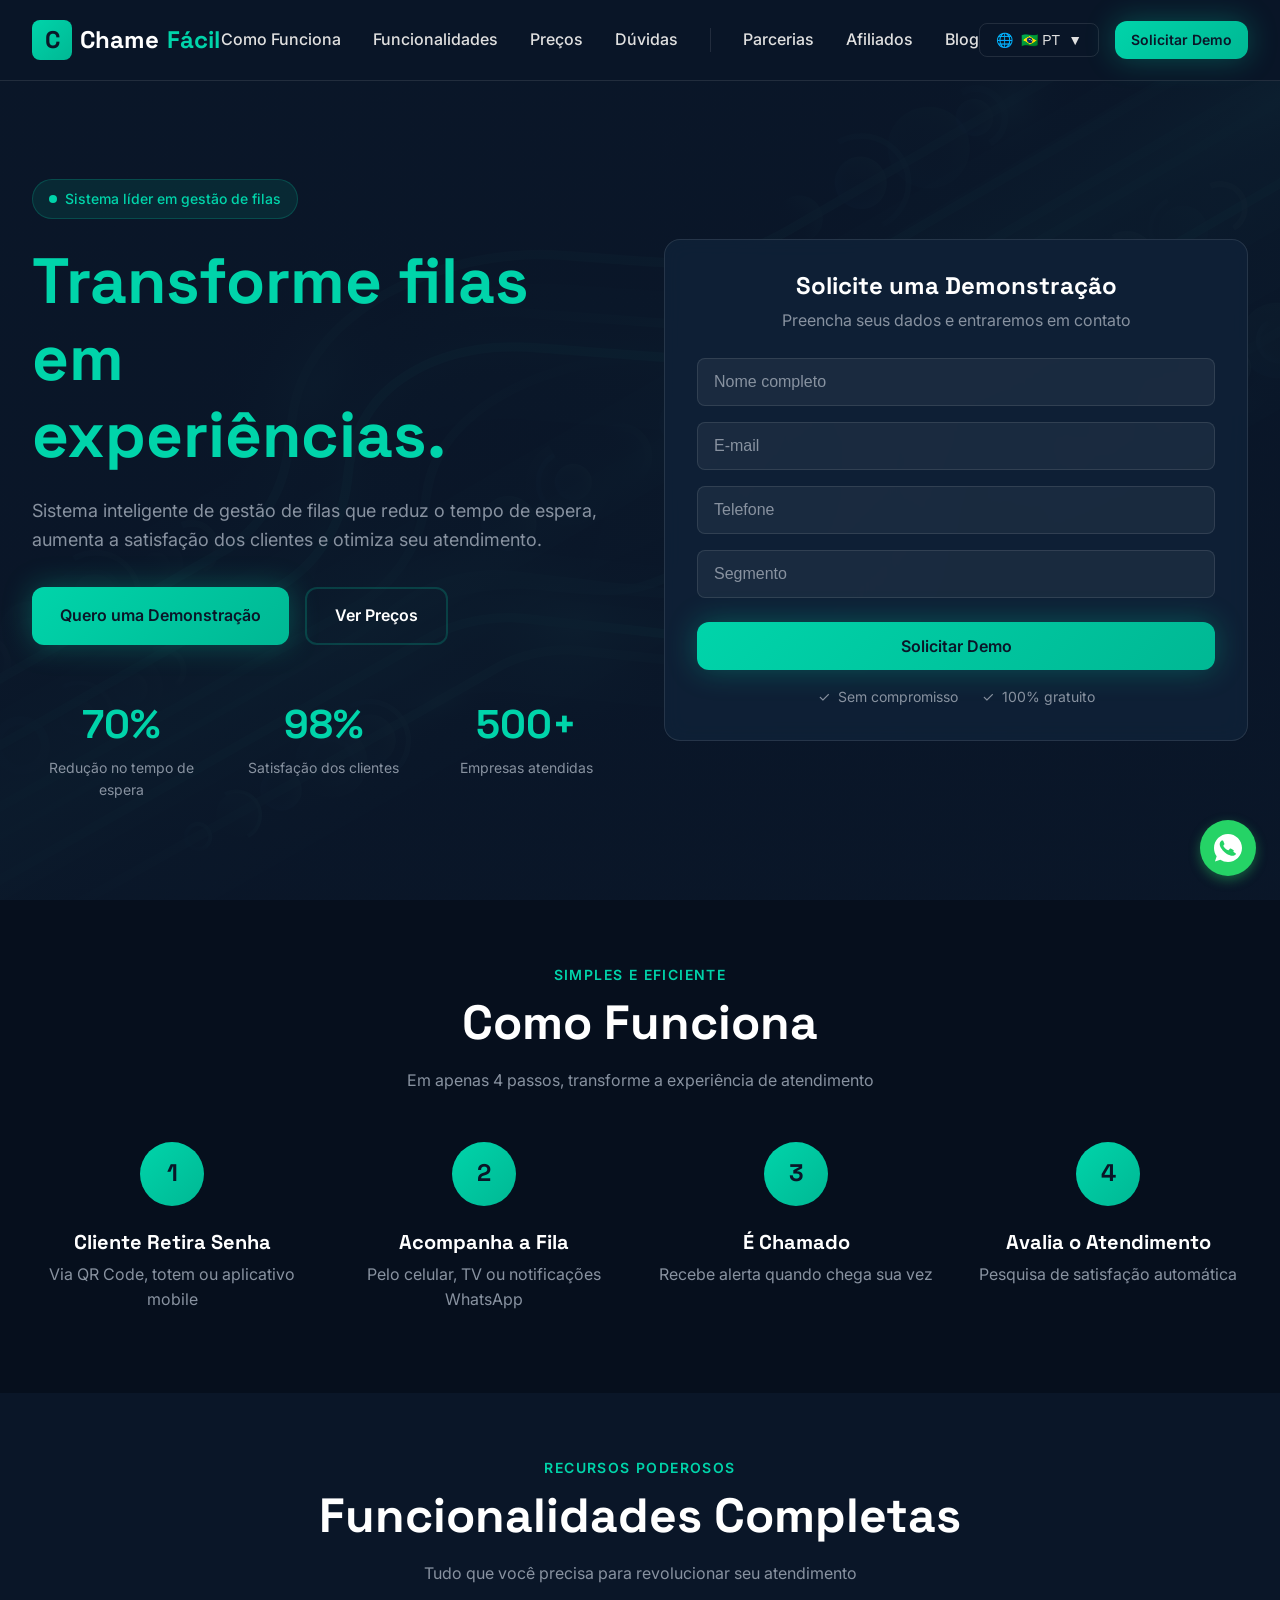
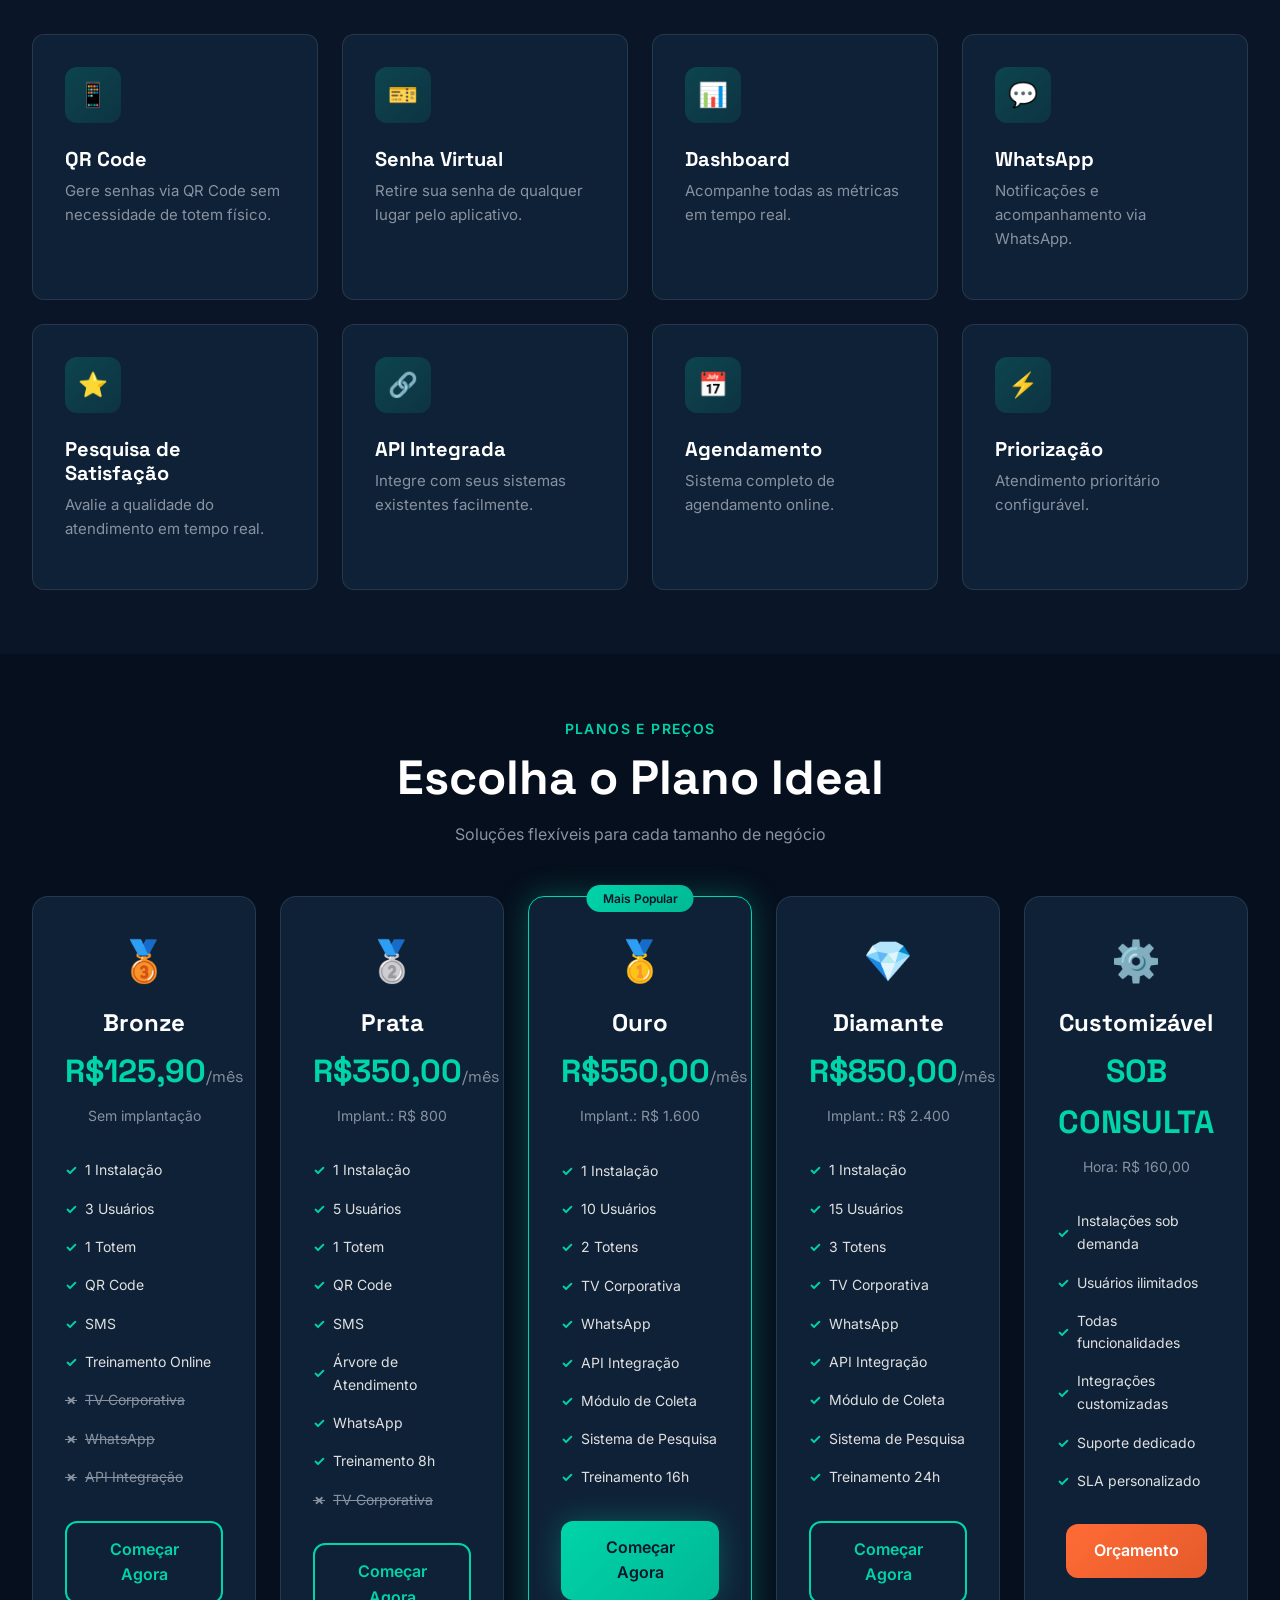
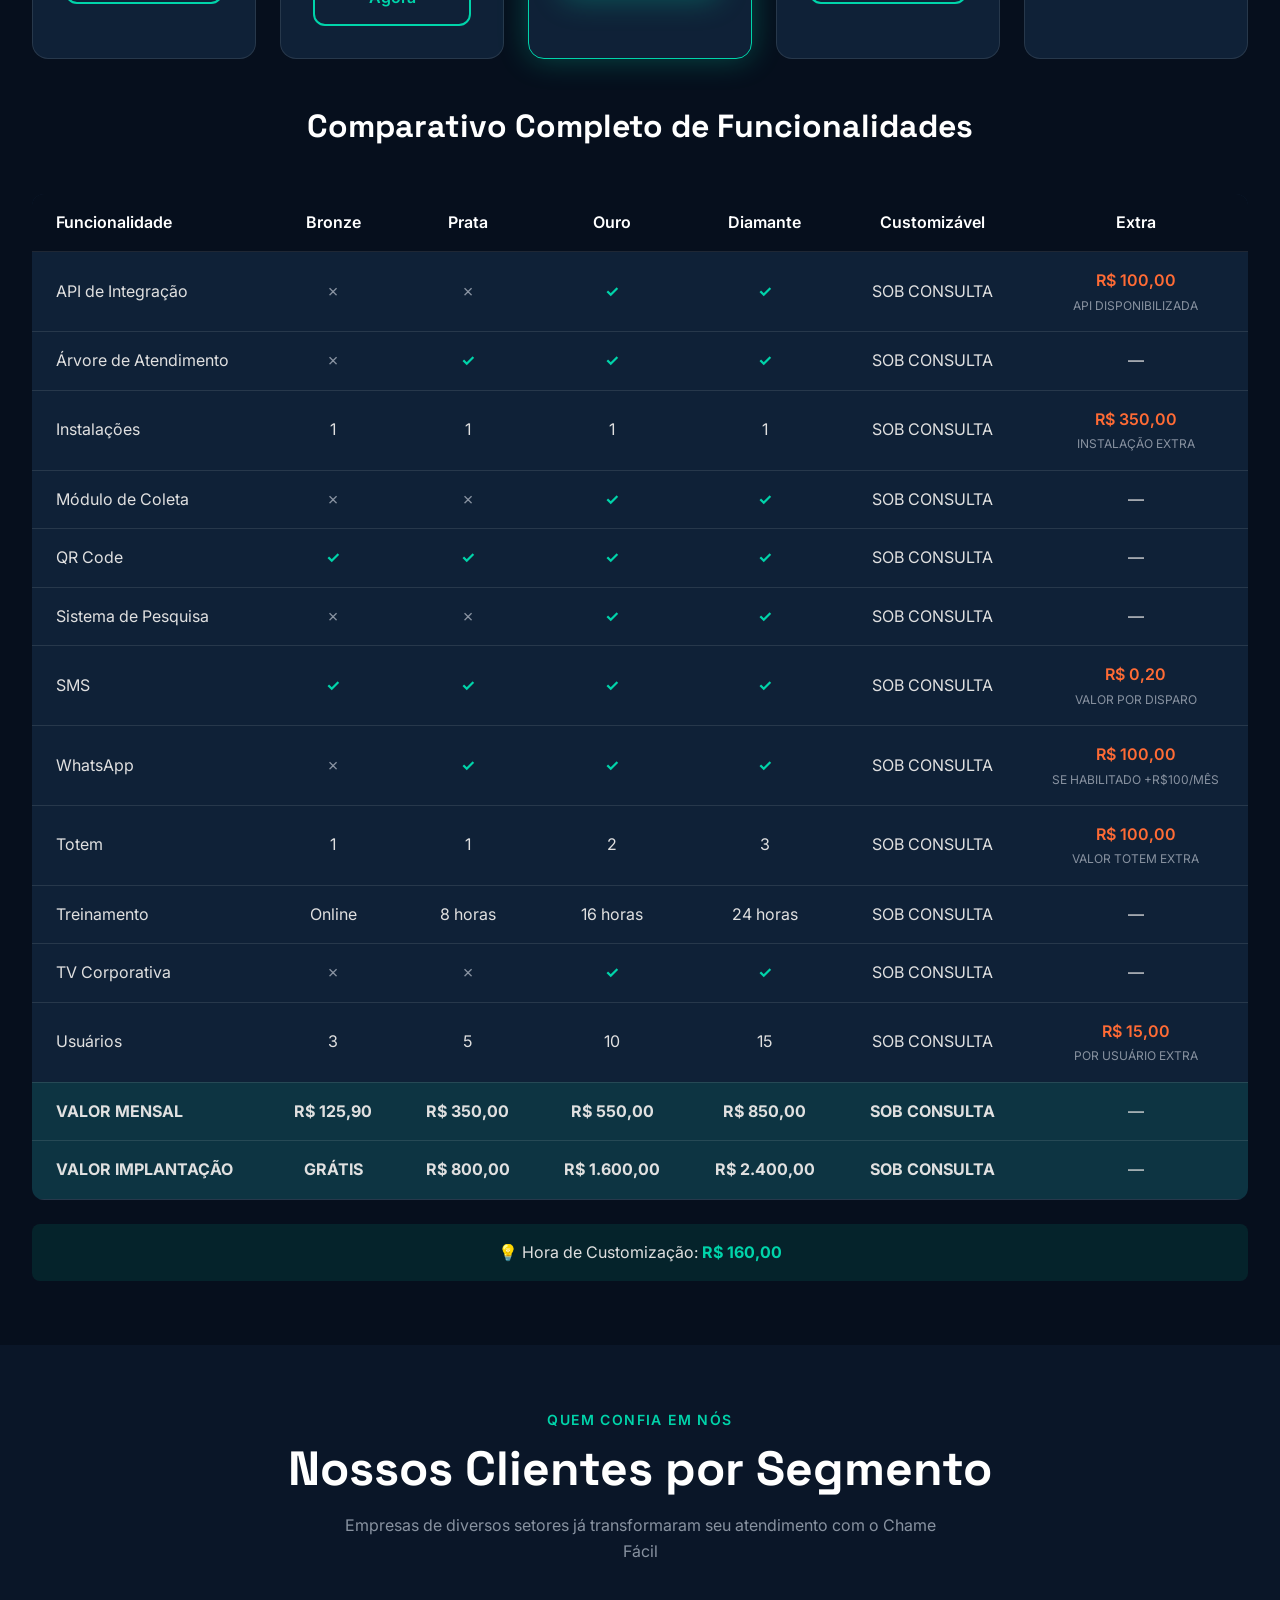
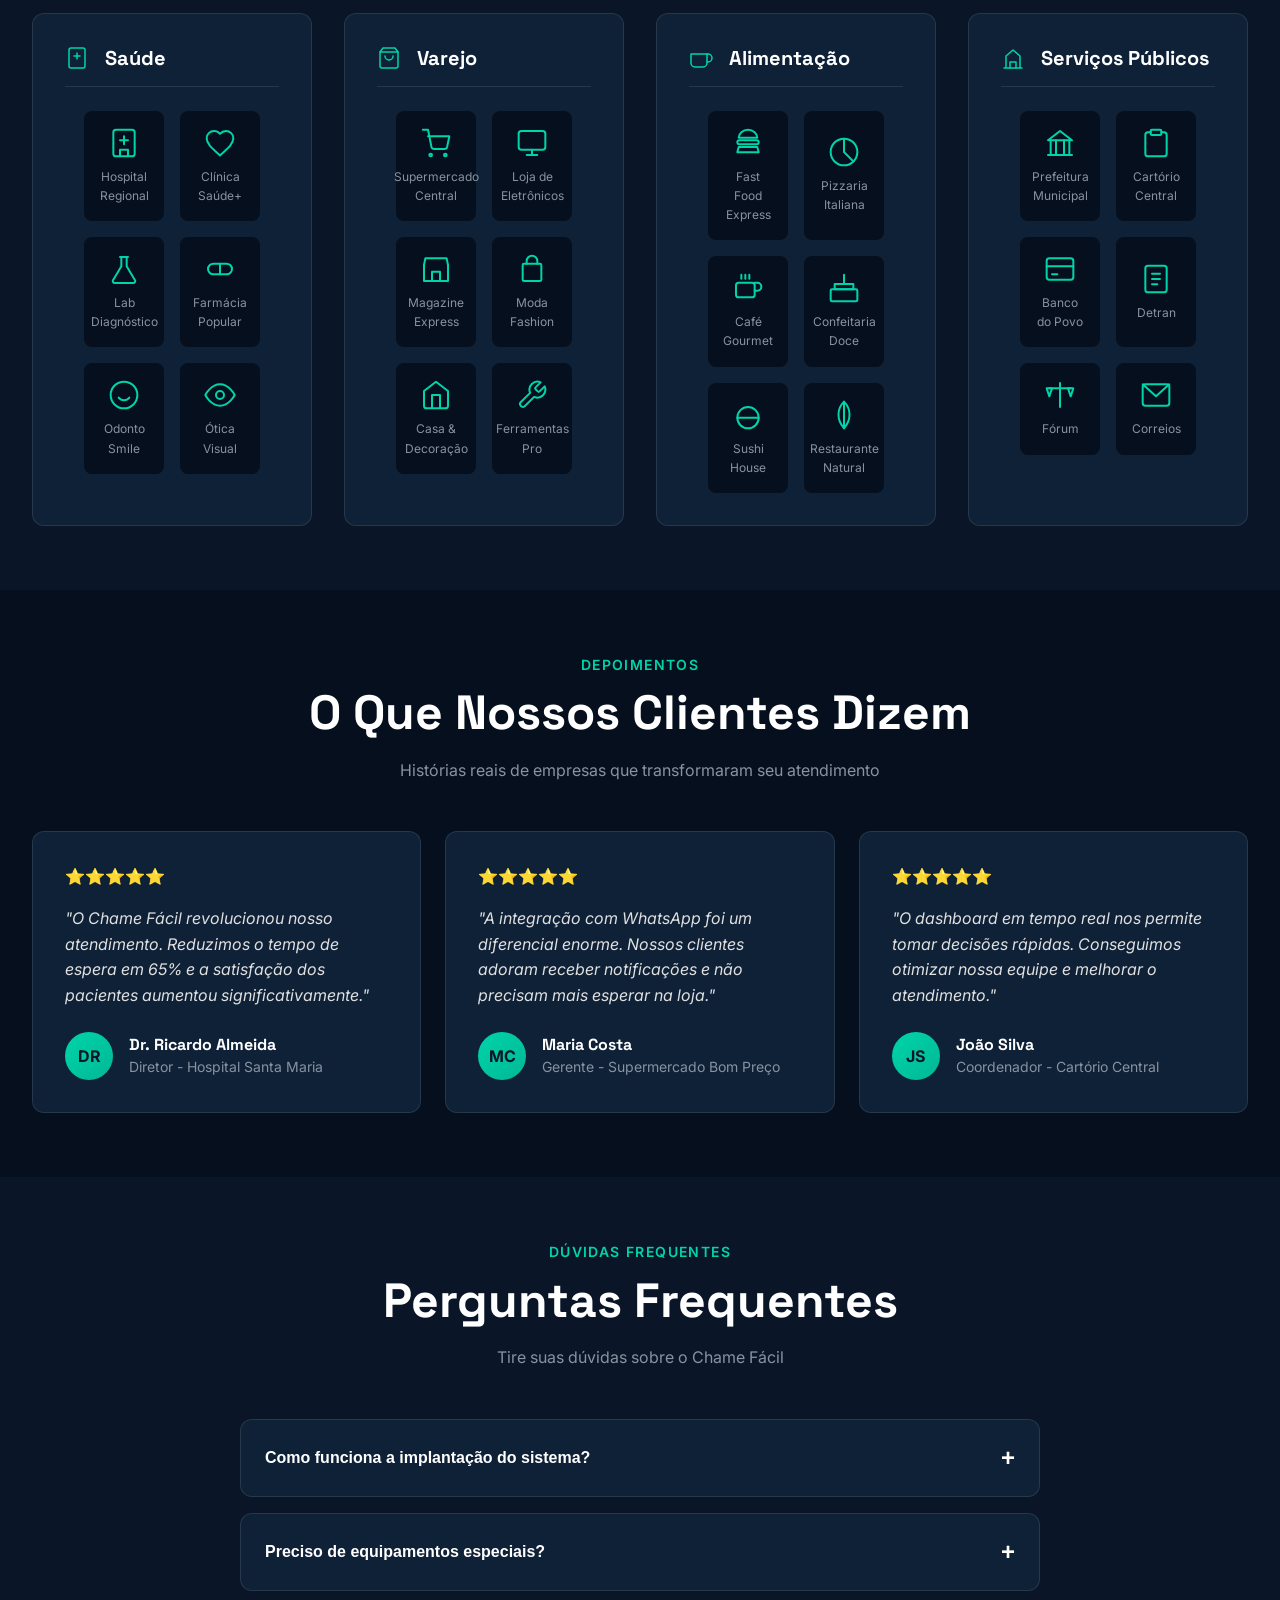
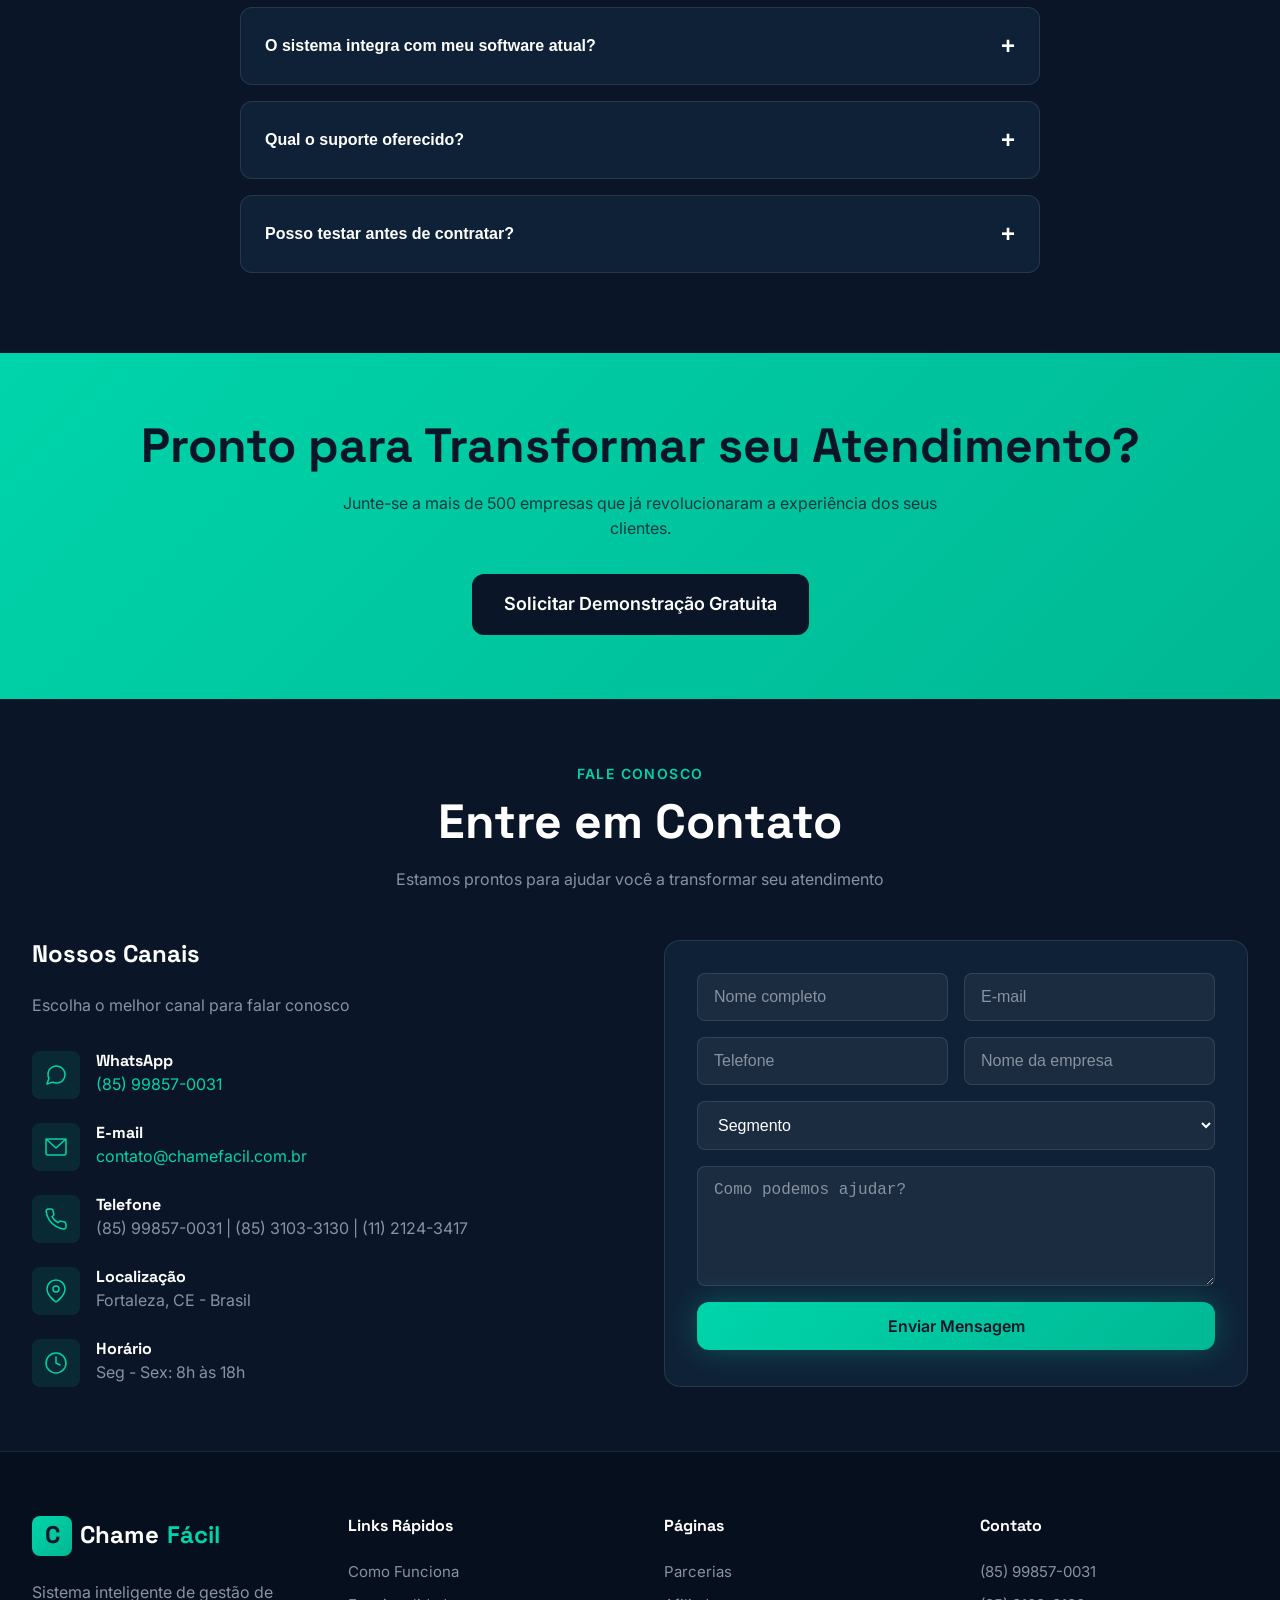
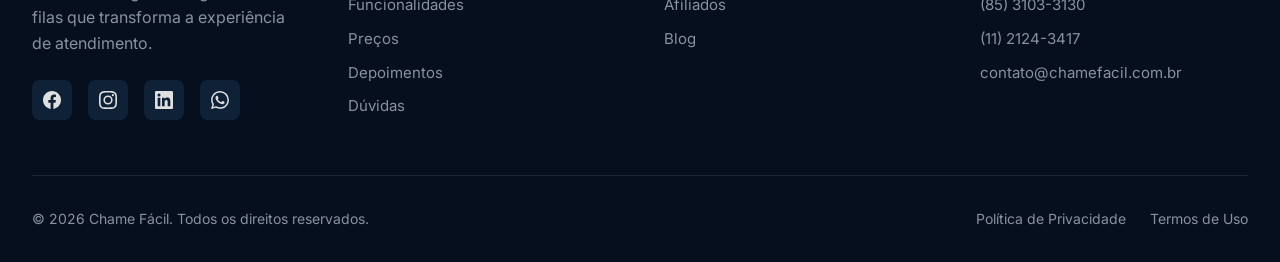
==== commit c7f38c97: "feat: SVG icons na secao contato" ====
--- a/index.html
+++ b/index.html
@@ -731,35 +731,35 @@
           <p>Escolha o melhor canal para falar conosco</p>
           <div class="contact-methods">
             <div class="contact-method">
-              <div class="contact-method-icon">💬</div>
+              <div class="contact-method-icon"><svg viewBox="0 0 24 24" fill="none" stroke="currentColor" stroke-width="1.5" stroke-linecap="round" stroke-linejoin="round"><path d="M21 11.5a8.4 8.4 0 0 1-.9 3.8 8.5 8.5 0 0 1-7.6 4.7 8.4 8.4 0 0 1-3.8-.9L3 21l1.9-5.7a8.4 8.4 0 0 1-.9-3.8 8.5 8.5 0 0 1 4.7-7.6 8.4 8.4 0 0 1 3.8-.9h.5a8.5 8.5 0 0 1 8 8v.5z"/></svg></div>
               <div>
                 <h4 data-i18n="contact_whatsapp">WhatsApp</h4>
                 <p><a href="https://wa.me/5585998570031">(85) 99857-0031</a></p>
               </div>
             </div>
             <div class="contact-method">
-              <div class="contact-method-icon">📧</div>
+              <div class="contact-method-icon"><svg viewBox="0 0 24 24" fill="none" stroke="currentColor" stroke-width="1.5" stroke-linecap="round" stroke-linejoin="round"><rect x="2" y="4" width="20" height="16" rx="2"/><path d="M22 4L12 13 2 4"/></svg></div>
               <div>
                 <h4 data-i18n="contact_email">E-mail</h4>
                 <p><a href="mailto:contato@chamefacil.com.br">contato@chamefacil.com.br</a></p>
               </div>
             </div>
             <div class="contact-method">
-              <div class="contact-method-icon">📞</div>
+              <div class="contact-method-icon"><svg viewBox="0 0 24 24" fill="none" stroke="currentColor" stroke-width="1.5" stroke-linecap="round" stroke-linejoin="round"><path d="M22 16.9v3a2 2 0 0 1-2.2 2 19.8 19.8 0 0 1-8.6-3.1 19.5 19.5 0 0 1-6-6A19.8 19.8 0 0 1 2.1 4.1 2 2 0 0 1 4 2h3a2 2 0 0 1 2 1.7 12.5 12.5 0 0 0 .7 2.8 2 2 0 0 1-.5 2.1L8 9.7a16 16 0 0 0 6 6l1.1-1.1a2 2 0 0 1 2.1-.5 12.5 12.5 0 0 0 2.8.7 2 2 0 0 1 1.7 2z"/></svg></div>
               <div>
                 <h4 data-i18n="contact_phone">Telefone</h4>
                 <p>(85) 99857-0031 | (85) 3103-3130 | (11) 2124-3417</p>
               </div>
             </div>
             <div class="contact-method">
-              <div class="contact-method-icon">📍</div>
+              <div class="contact-method-icon"><svg viewBox="0 0 24 24" fill="none" stroke="currentColor" stroke-width="1.5" stroke-linecap="round" stroke-linejoin="round"><path d="M21 10c0 7-9 13-9 13s-9-6-9-13a9 9 0 1 1 18 0z"/><circle cx="12" cy="10" r="3"/></svg></div>
               <div>
                 <h4 data-i18n="contact_location">Localização</h4>
                 <p>Fortaleza, CE - Brasil</p>
               </div>
             </div>
             <div class="contact-method">
-              <div class="contact-method-icon">🕐</div>
+              <div class="contact-method-icon"><svg viewBox="0 0 24 24" fill="none" stroke="currentColor" stroke-width="1.5" stroke-linecap="round" stroke-linejoin="round"><circle cx="12" cy="12" r="10"/><path d="M12 6v6l4 2"/></svg></div>
               <div>
                 <h4 data-i18n="contact_hours">Horário</h4>
                 <p data-i18n="contact_hours_value">Seg - Sex: 8h às 18h</p>
--- a/css/styles.css
+++ b/css/styles.css
@@ -1153,8 +1153,12 @@
   align-items: center;
   justify-content: center;
   color: var(--primary);
-  font-size: 1.25rem;
   flex-shrink: 0;
+}
+
+.contact-method-icon svg {
+  width: 24px;
+  height: 24px;
 }
 
 .contact-method h4 {
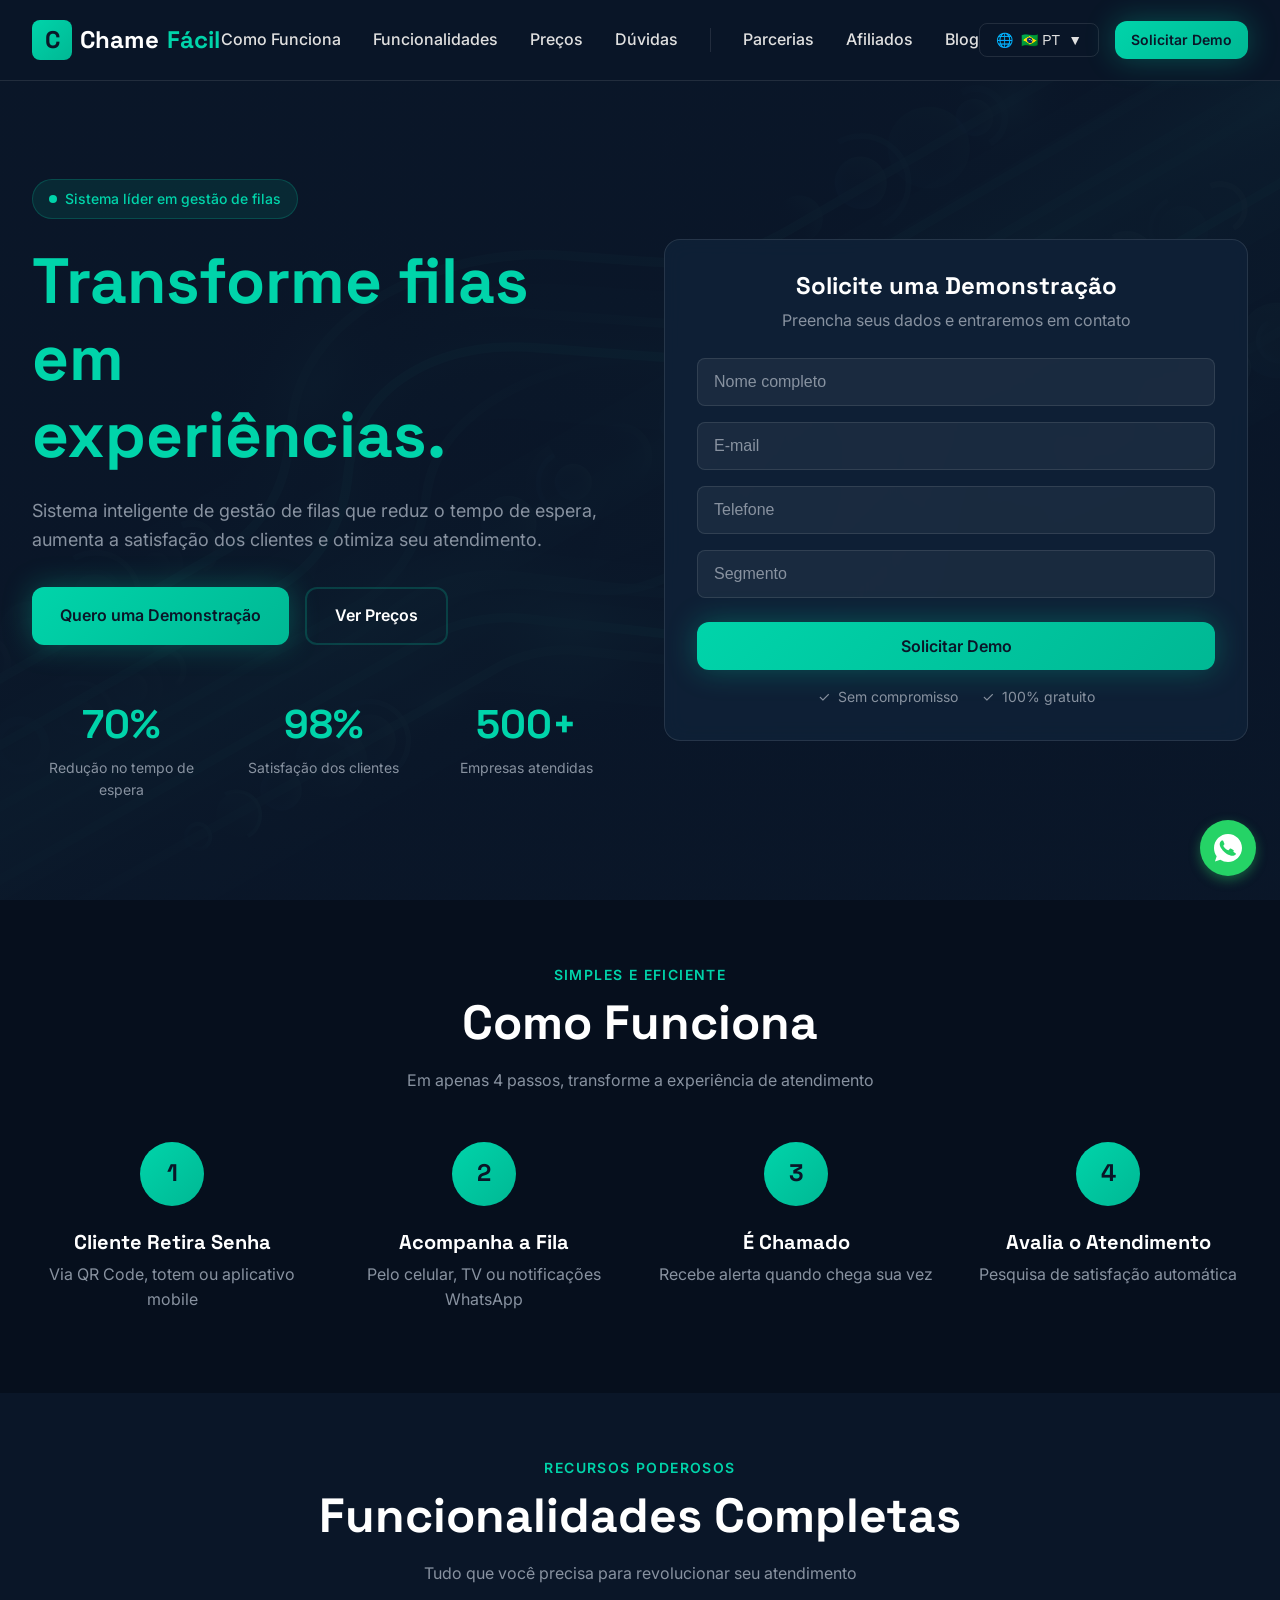
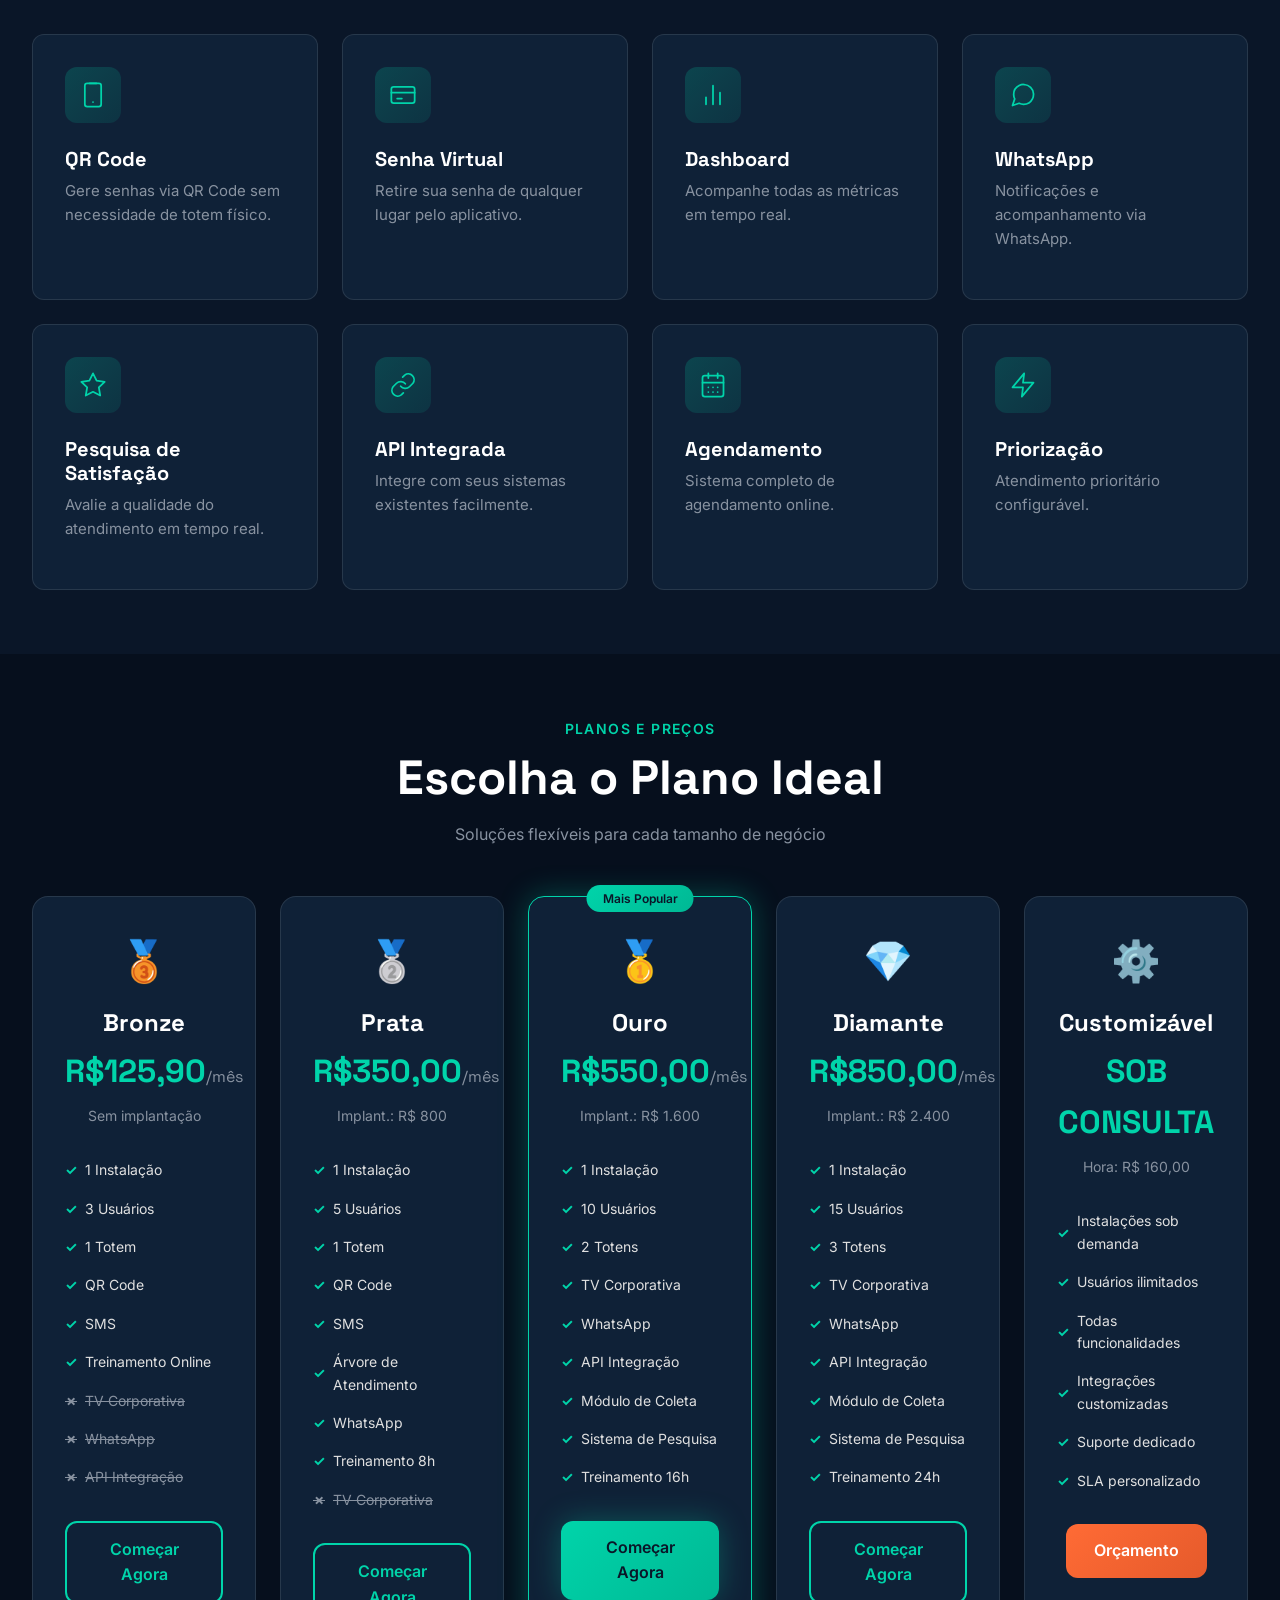
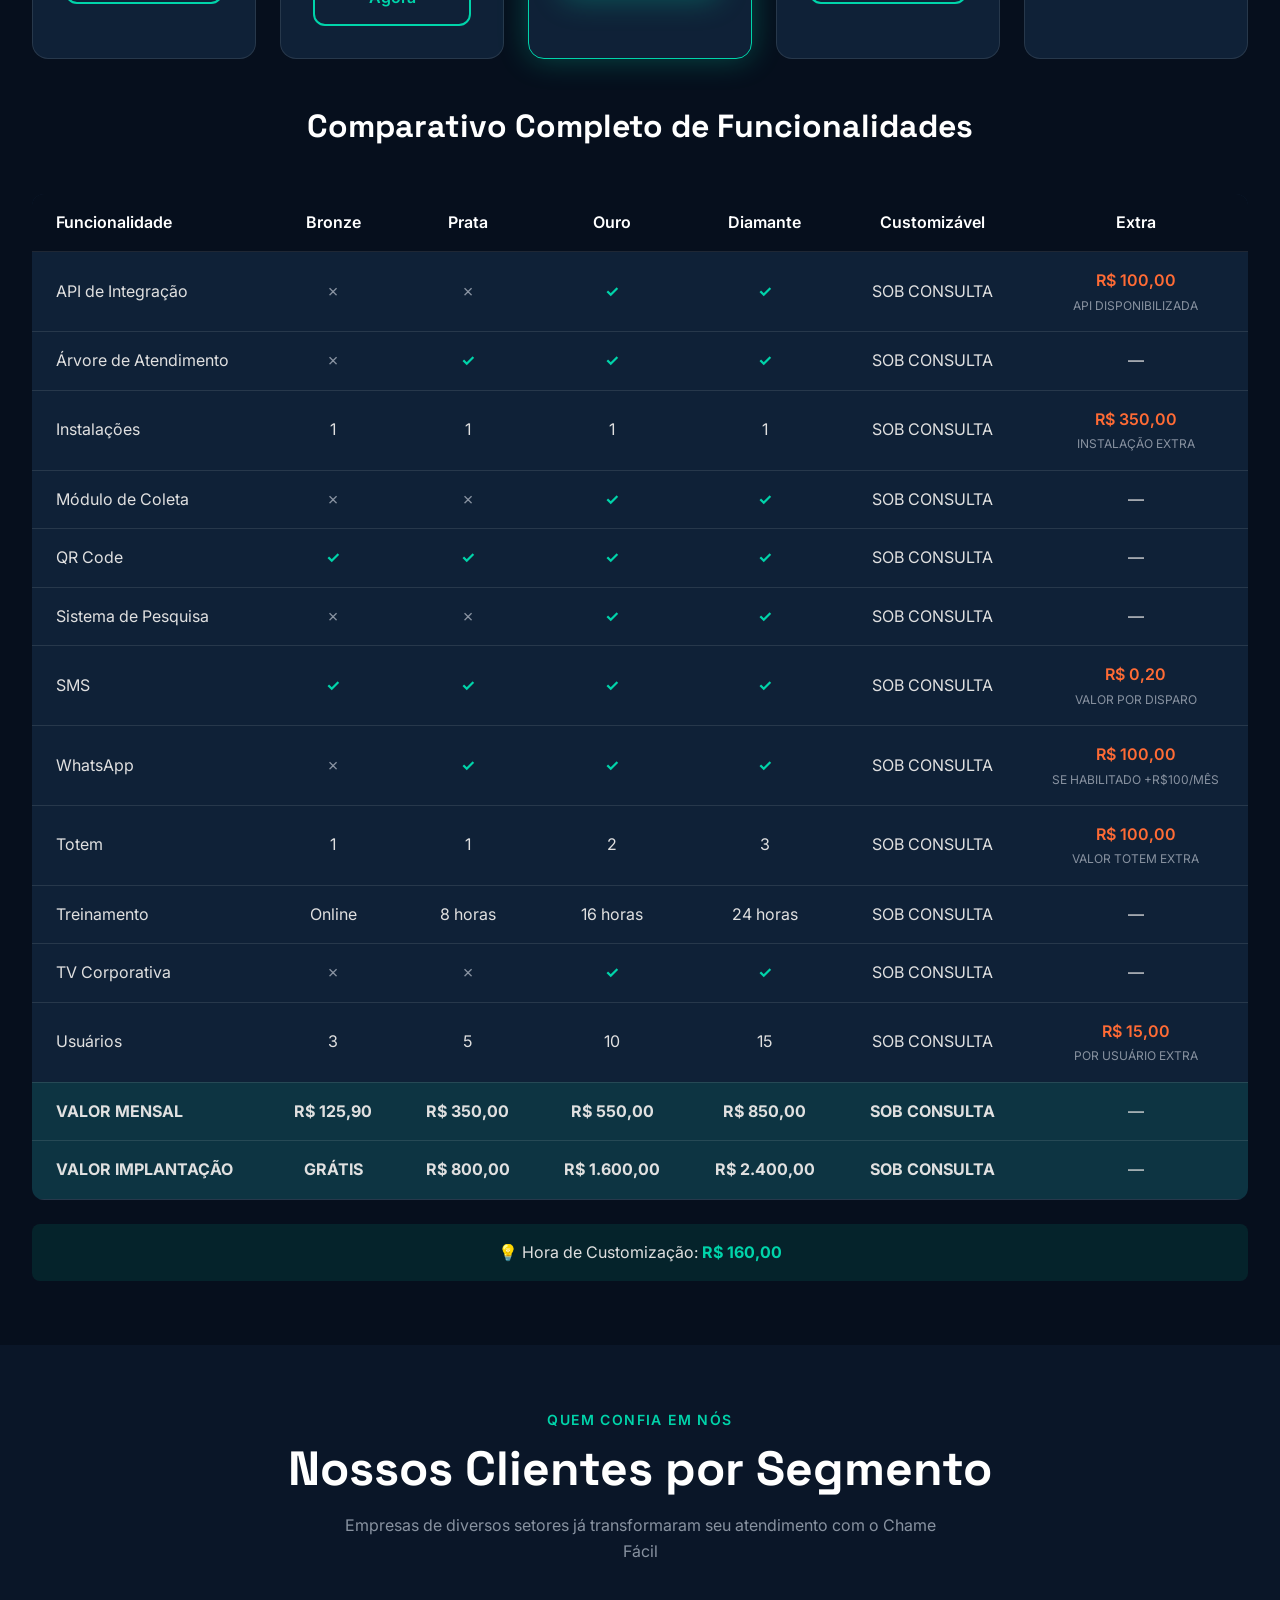
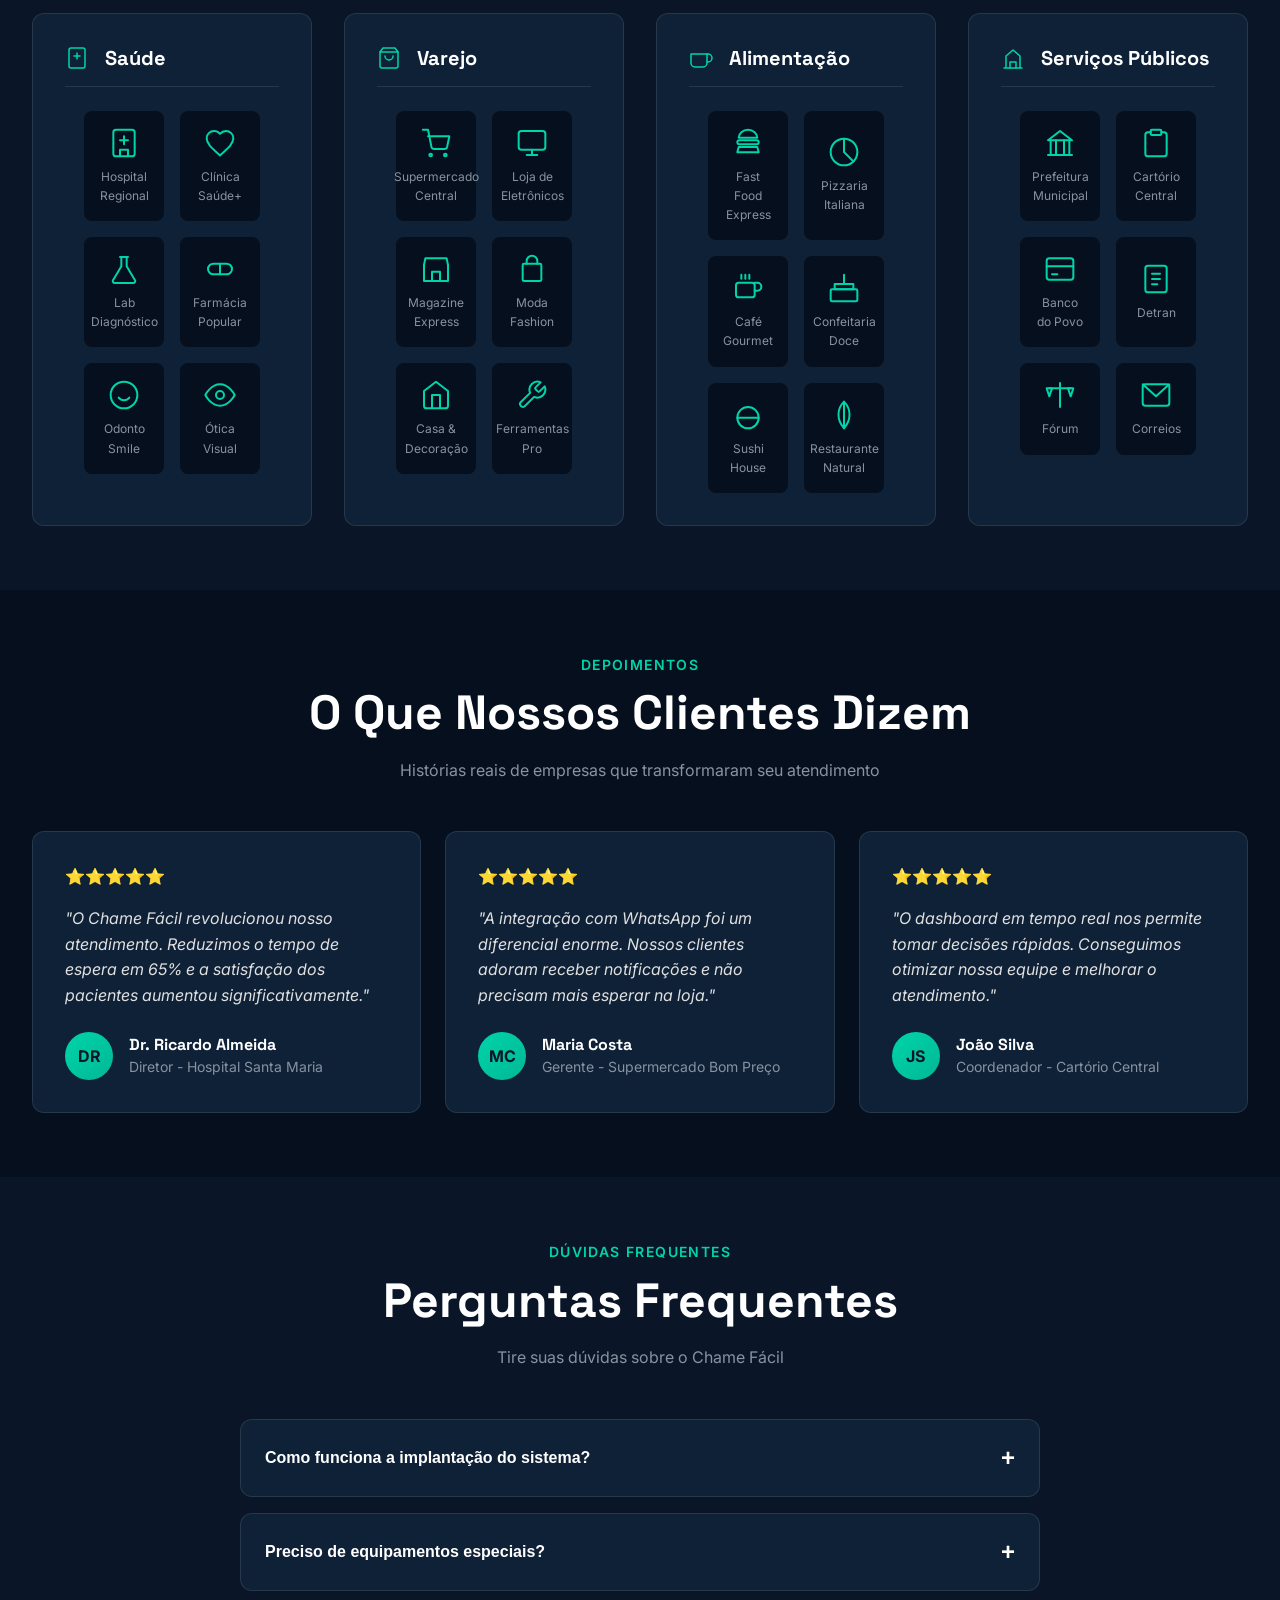
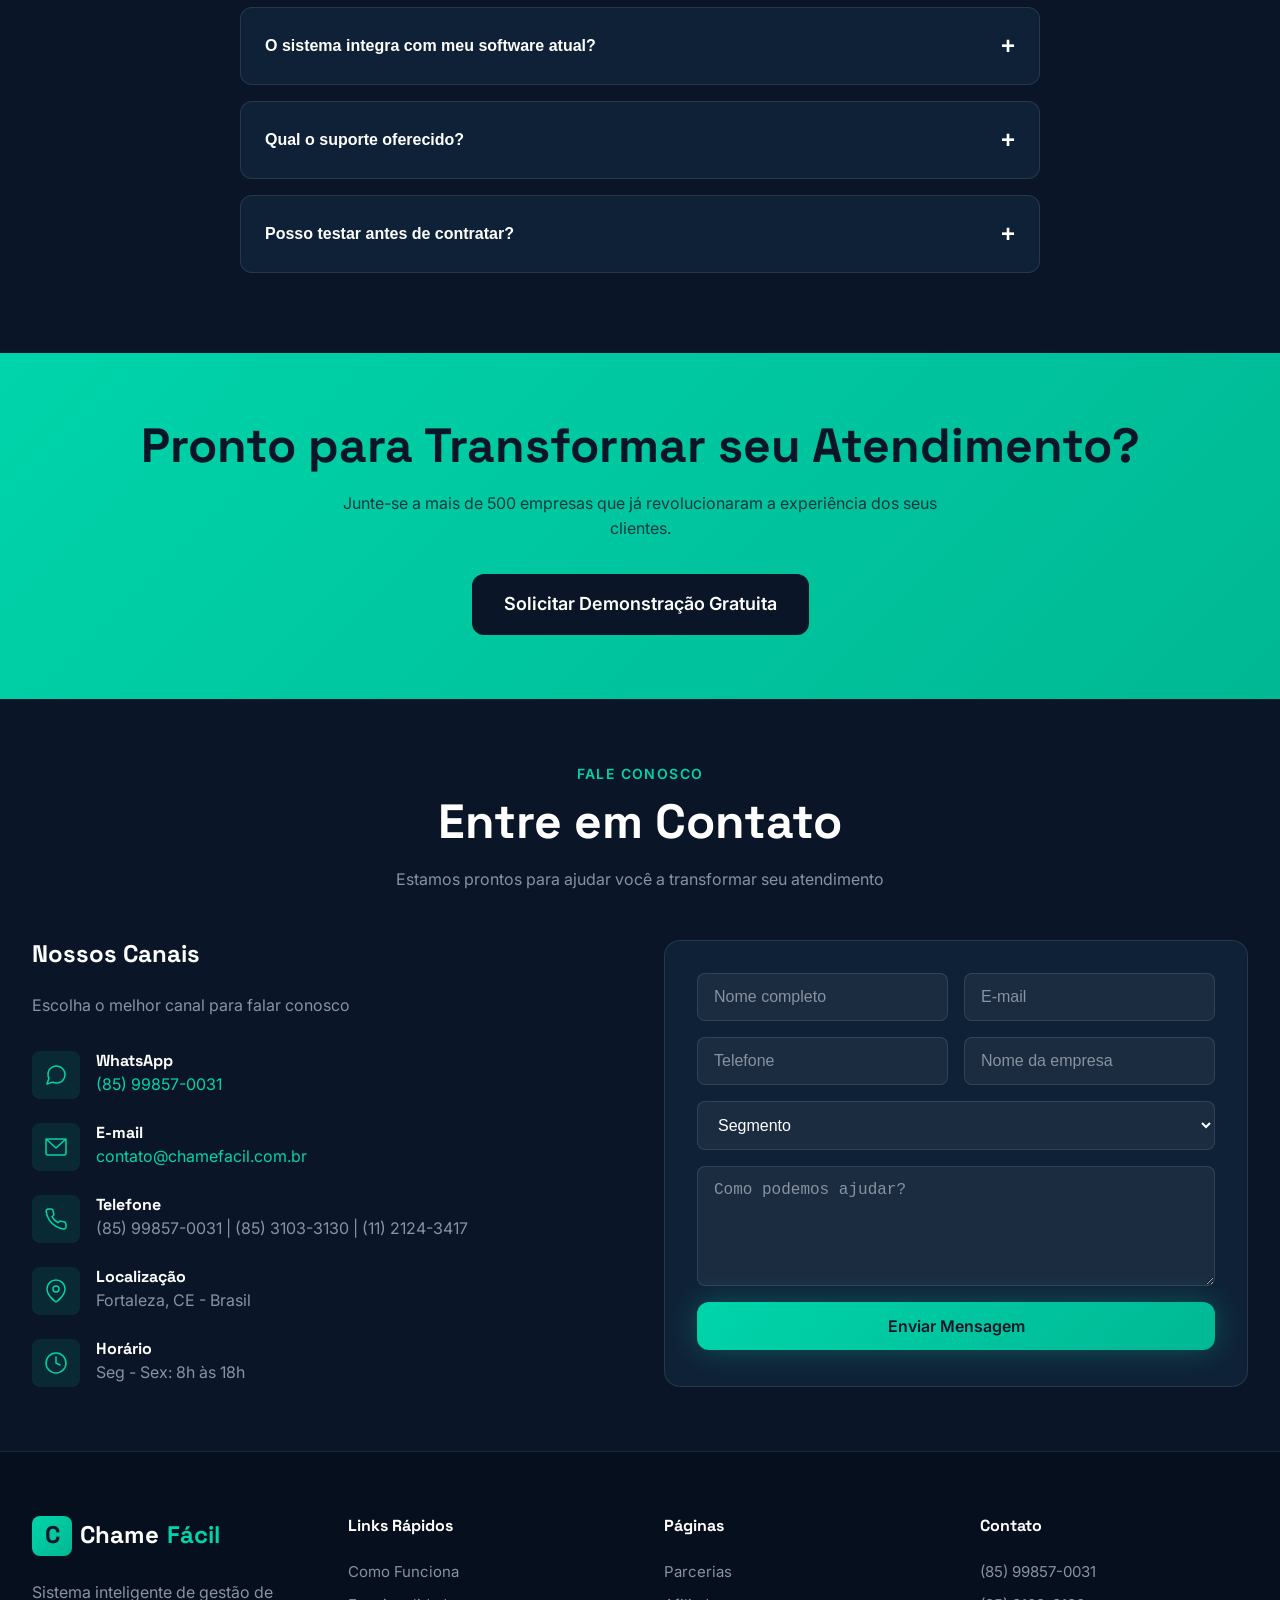
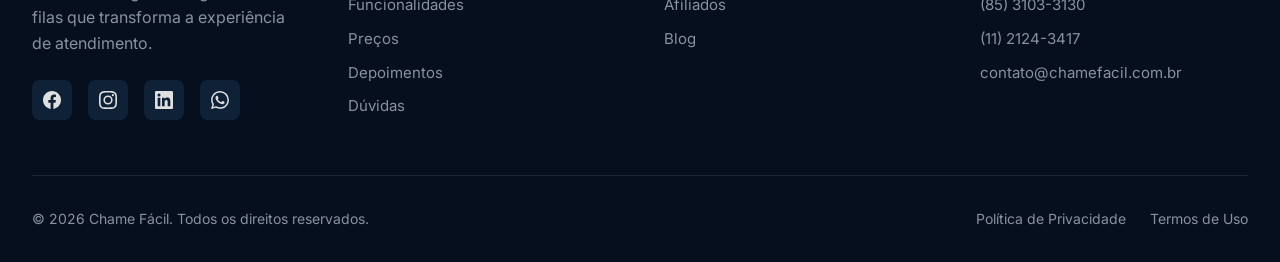
==== commit eb11ed5a: "feat: SVG icons na secao funcionalidades" ====
--- a/index.html
+++ b/index.html
@@ -190,42 +190,42 @@
       </div>
       <div class="features-grid">
         <div class="feature-card">
-          <div class="feature-icon">📱</div>
+          <div class="feature-icon"><svg viewBox="0 0 24 24" fill="none" stroke="currentColor" stroke-width="1.5" stroke-linecap="round" stroke-linejoin="round"><rect x="5" y="2" width="14" height="20" rx="2"/><path d="M9 2h6M12 18h.01"/></svg></div>
           <h3 data-i18n="feature_qrcode">QR Code</h3>
           <p data-i18n="feature_qrcode_desc">Gere senhas via QR Code sem necessidade de totem físico.</p>
         </div>
         <div class="feature-card">
-          <div class="feature-icon">🎫</div>
+          <div class="feature-icon"><svg viewBox="0 0 24 24" fill="none" stroke="currentColor" stroke-width="1.5" stroke-linecap="round" stroke-linejoin="round"><rect x="2" y="5" width="20" height="14" rx="2"/><path d="M2 10h20"/><path d="M7 15h4"/></svg></div>
           <h3 data-i18n="feature_virtual">Senha Virtual</h3>
           <p data-i18n="feature_virtual_desc">Retire sua senha de qualquer lugar pelo aplicativo.</p>
         </div>
         <div class="feature-card">
-          <div class="feature-icon">📊</div>
+          <div class="feature-icon"><svg viewBox="0 0 24 24" fill="none" stroke="currentColor" stroke-width="1.5" stroke-linecap="round" stroke-linejoin="round"><path d="M18 20V10M12 20V4M6 20v-6"/></svg></div>
           <h3 data-i18n="feature_dashboard">Dashboard</h3>
           <p data-i18n="feature_dashboard_desc">Acompanhe todas as métricas em tempo real.</p>
         </div>
         <div class="feature-card">
-          <div class="feature-icon">💬</div>
+          <div class="feature-icon"><svg viewBox="0 0 24 24" fill="none" stroke="currentColor" stroke-width="1.5" stroke-linecap="round" stroke-linejoin="round"><path d="M21 11.5a8.4 8.4 0 0 1-.9 3.8 8.5 8.5 0 0 1-7.6 4.7 8.4 8.4 0 0 1-3.8-.9L3 21l1.9-5.7a8.4 8.4 0 0 1-.9-3.8 8.5 8.5 0 0 1 4.7-7.6 8.4 8.4 0 0 1 3.8-.9h.5a8.5 8.5 0 0 1 8 8v.5z"/></svg></div>
           <h3 data-i18n="feature_whatsapp">WhatsApp</h3>
           <p data-i18n="feature_whatsapp_desc">Notificações e acompanhamento via WhatsApp.</p>
         </div>
         <div class="feature-card">
-          <div class="feature-icon">⭐</div>
+          <div class="feature-icon"><svg viewBox="0 0 24 24" fill="none" stroke="currentColor" stroke-width="1.5" stroke-linecap="round" stroke-linejoin="round"><polygon points="12 2 15.1 8.3 22 9.3 17 14.1 18.2 21 12 17.8 5.8 21 7 14.1 2 9.3 8.9 8.3 12 2"/></svg></div>
           <h3 data-i18n="feature_survey">Pesquisa de Satisfação</h3>
           <p data-i18n="feature_survey_desc">Avalie a qualidade do atendimento em tempo real.</p>
         </div>
         <div class="feature-card">
-          <div class="feature-icon">🔗</div>
+          <div class="feature-icon"><svg viewBox="0 0 24 24" fill="none" stroke="currentColor" stroke-width="1.5" stroke-linecap="round" stroke-linejoin="round"><path d="M10 13a5 5 0 0 0 7.5.5l3-3a5 5 0 0 0-7-7l-1.8 1.7"/><path d="M14 11a5 5 0 0 0-7.5-.5l-3 3a5 5 0 0 0 7 7l1.8-1.7"/></svg></div>
           <h3 data-i18n="feature_api">API Integrada</h3>
           <p data-i18n="feature_api_desc">Integre com seus sistemas existentes facilmente.</p>
         </div>
         <div class="feature-card">
-          <div class="feature-icon">📅</div>
+          <div class="feature-icon"><svg viewBox="0 0 24 24" fill="none" stroke="currentColor" stroke-width="1.5" stroke-linecap="round" stroke-linejoin="round"><rect x="3" y="4" width="18" height="18" rx="2"/><path d="M16 2v4M8 2v4M3 10h18"/><path d="M8 14h.01M12 14h.01M16 14h.01M8 18h.01M12 18h.01M16 18h.01"/></svg></div>
           <h3 data-i18n="feature_schedule">Agendamento</h3>
           <p data-i18n="feature_schedule_desc">Sistema completo de agendamento online.</p>
         </div>
         <div class="feature-card">
-          <div class="feature-icon">⚡</div>
+          <div class="feature-icon"><svg viewBox="0 0 24 24" fill="none" stroke="currentColor" stroke-width="1.5" stroke-linecap="round" stroke-linejoin="round"><polygon points="13 2 3 14 12 14 11 22 21 10 12 10 13 2"/></svg></div>
           <h3 data-i18n="feature_priority">Priorização</h3>
           <p data-i18n="feature_priority_desc">Atendimento prioritário configurável.</p>
         </div>
--- a/css/styles.css
+++ b/css/styles.css
@@ -656,7 +656,12 @@
   align-items: center;
   justify-content: center;
   margin-bottom: var(--spacing-md);
-  font-size: 1.5rem;
+  color: var(--primary);
+}
+
+.feature-icon svg {
+  width: 28px;
+  height: 28px;
 }
 
 .feature-card h3 {
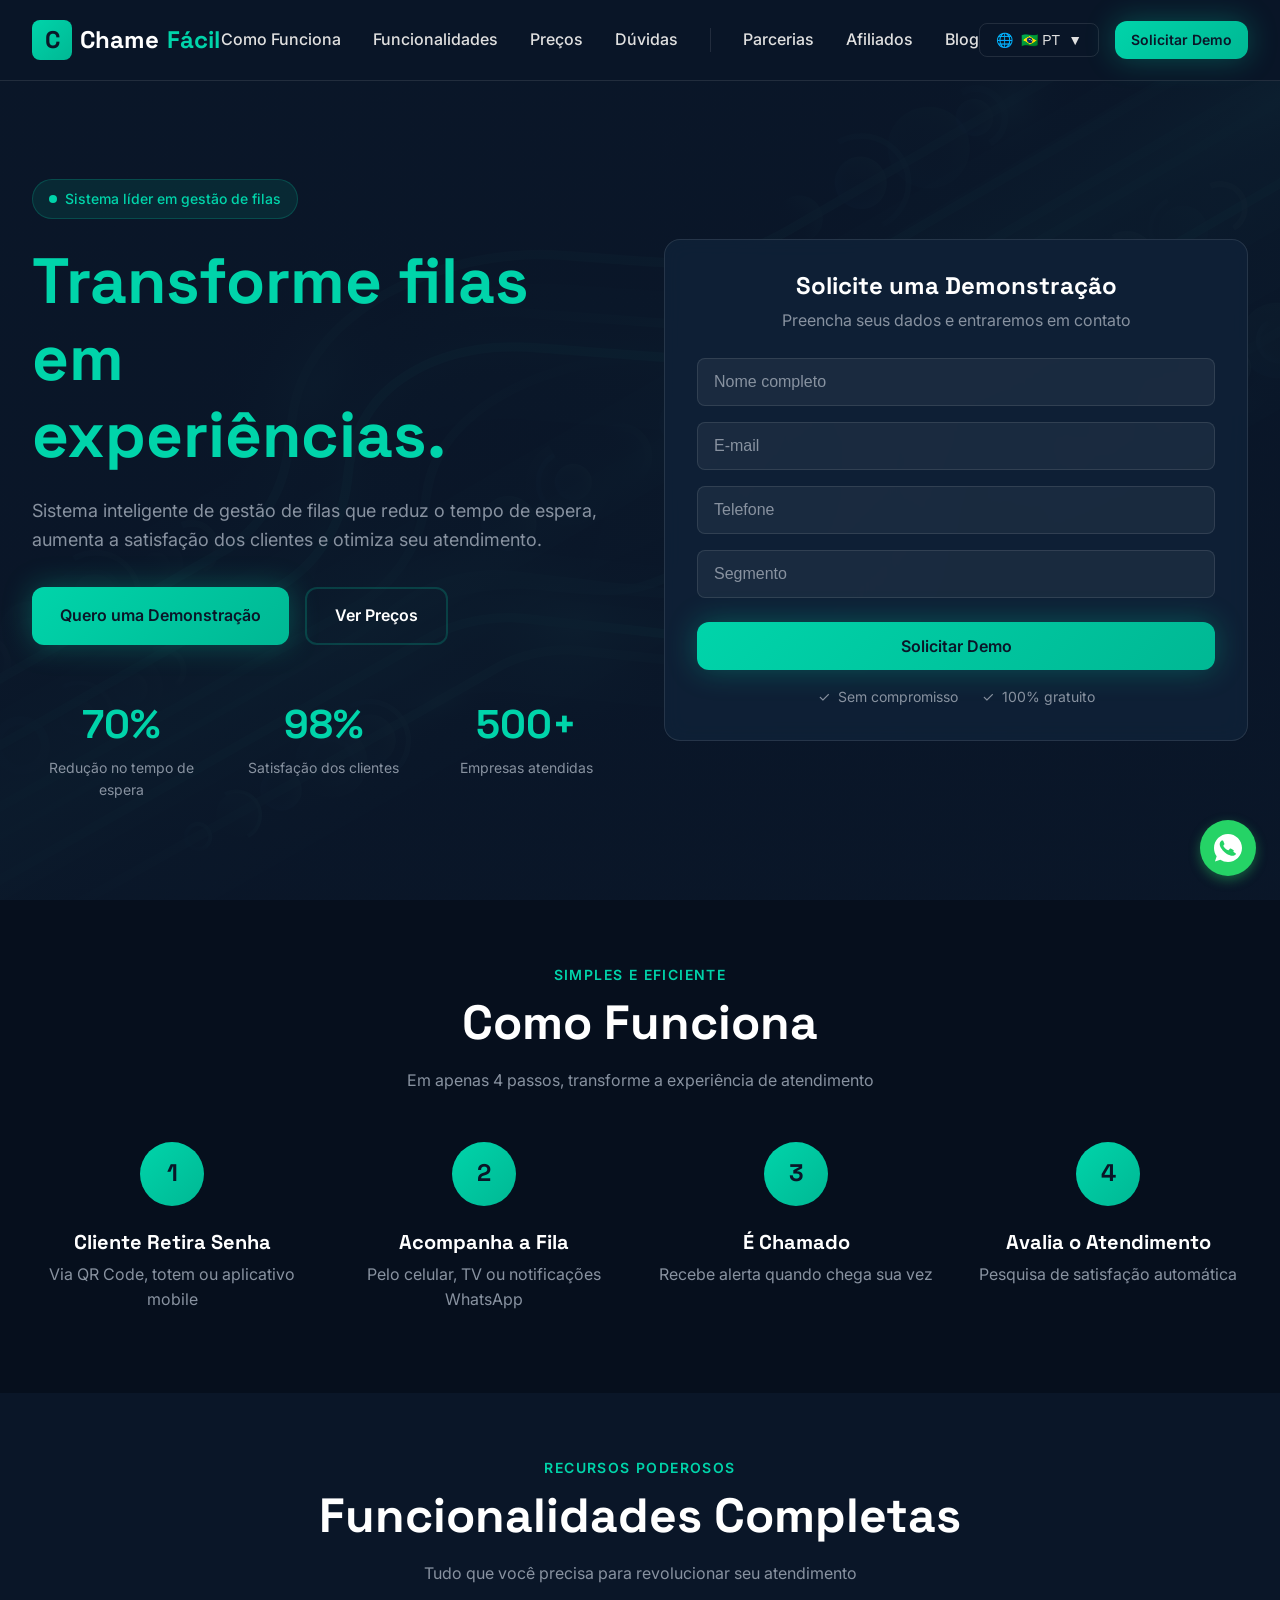
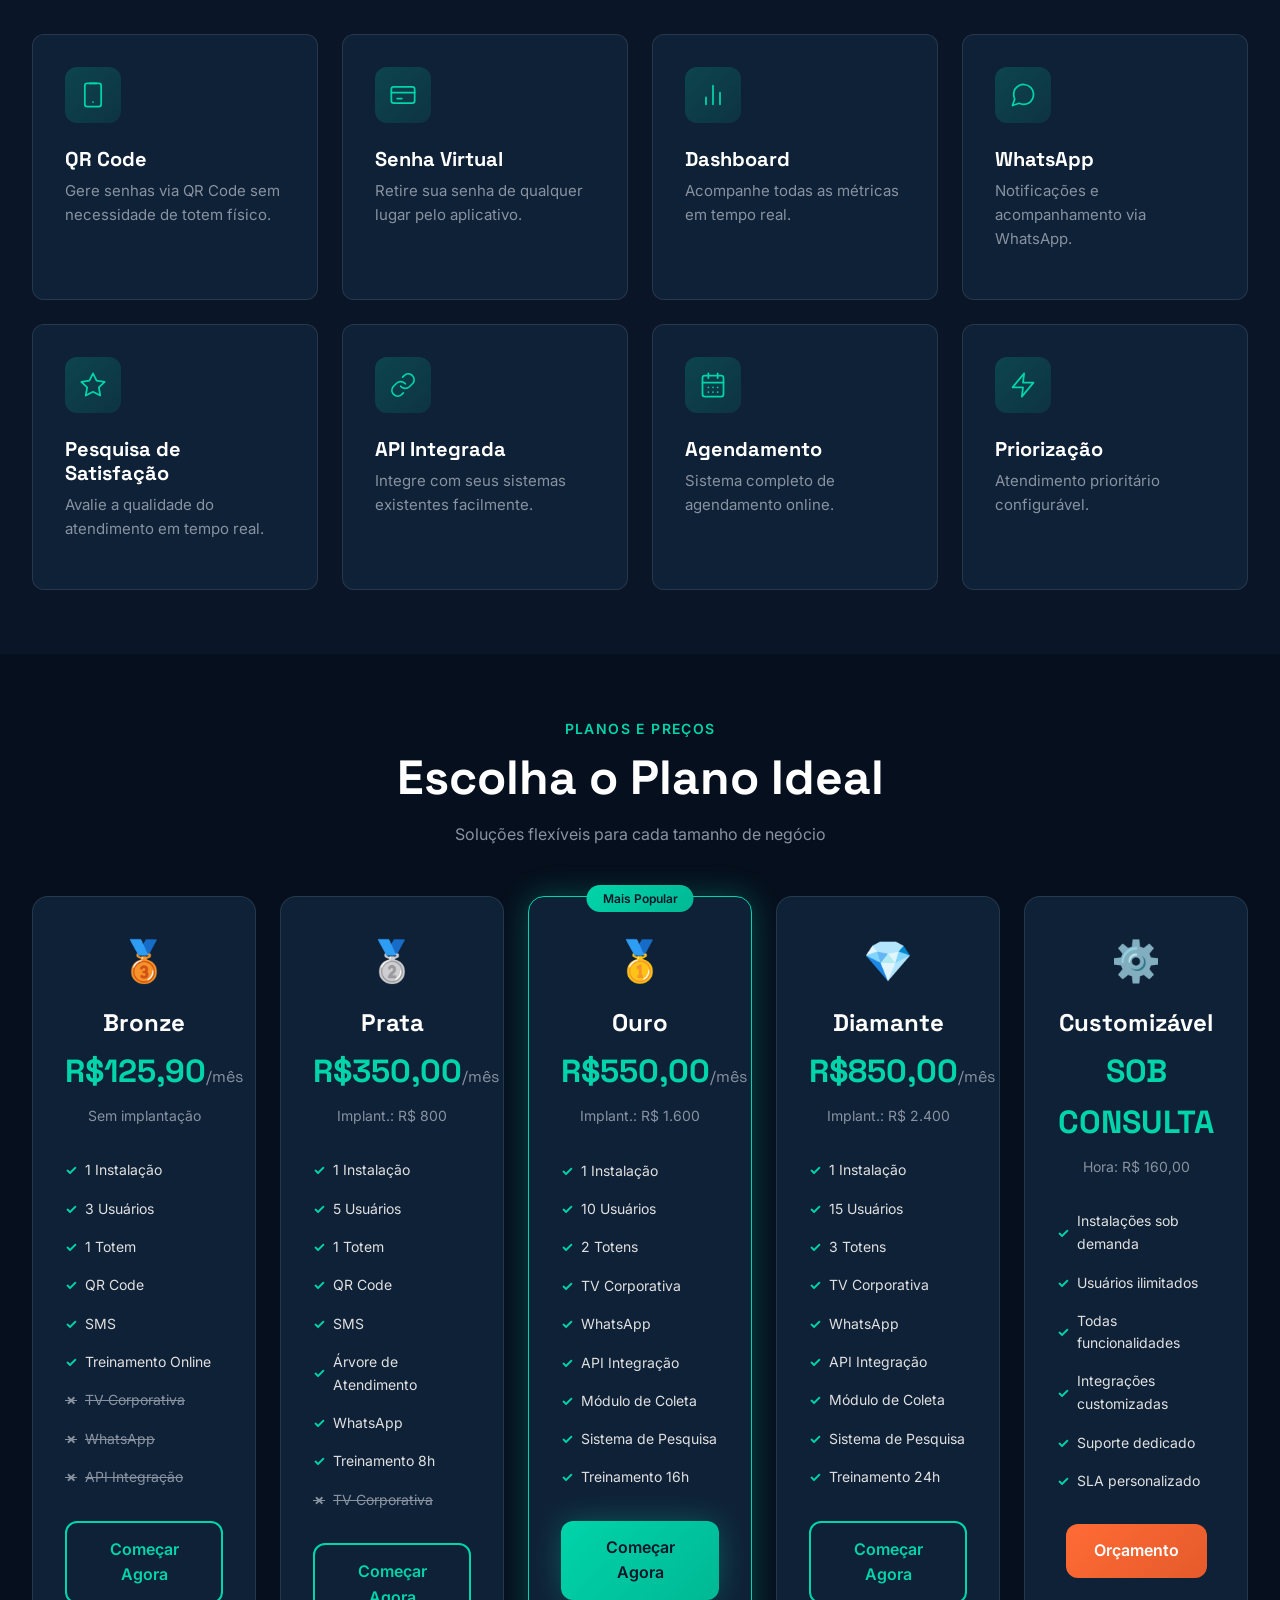
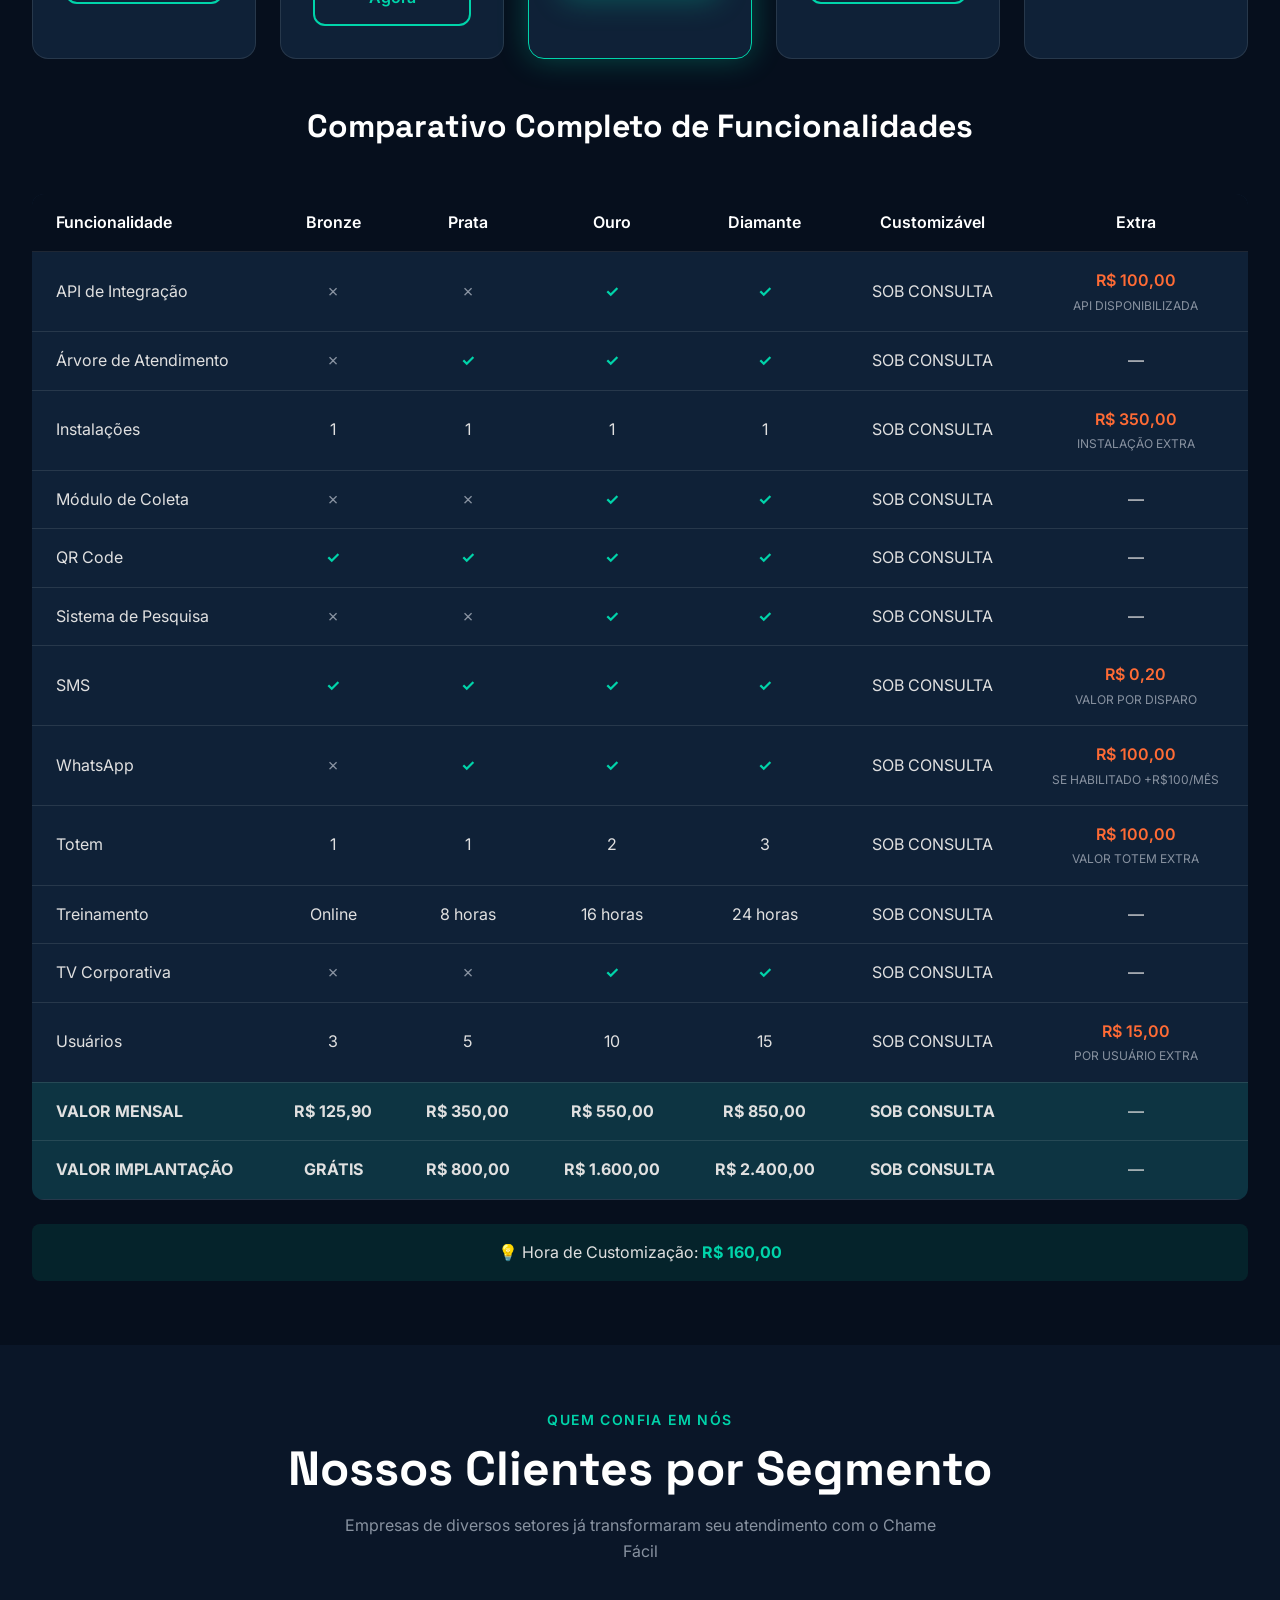
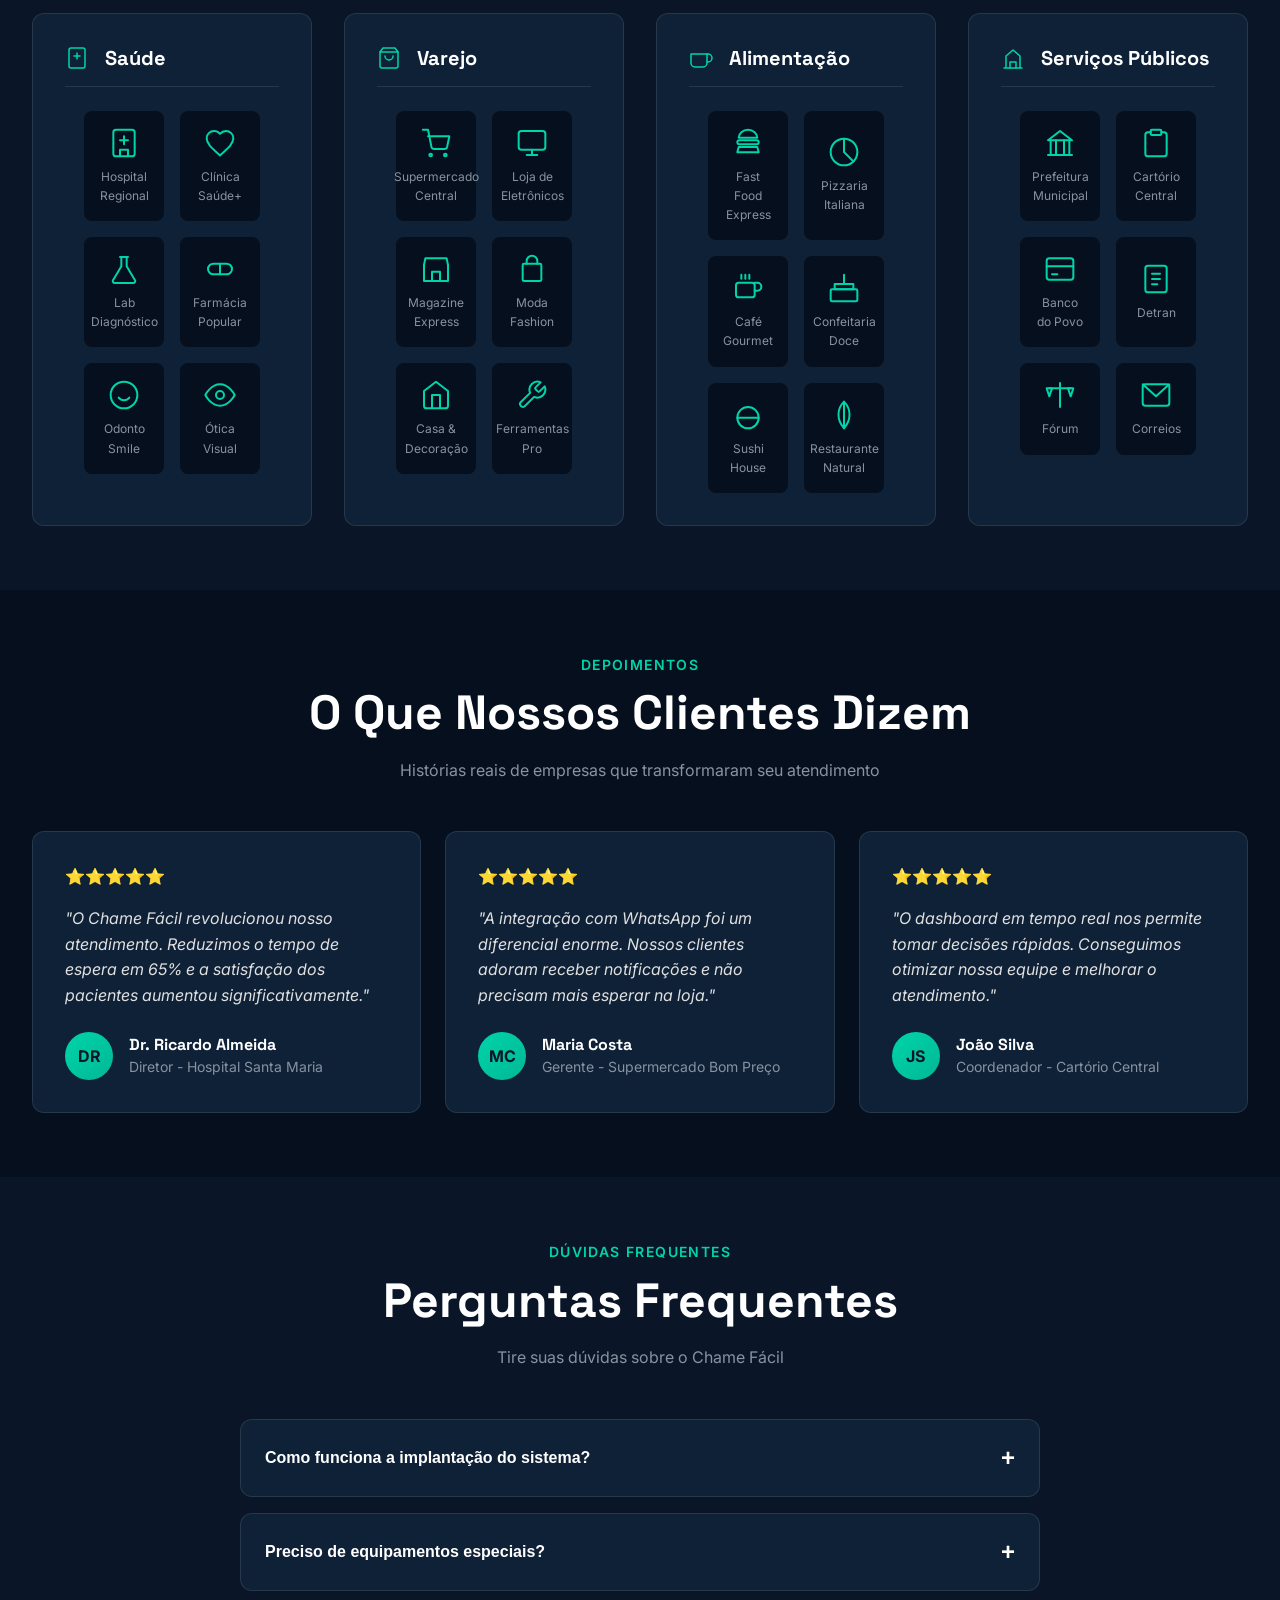
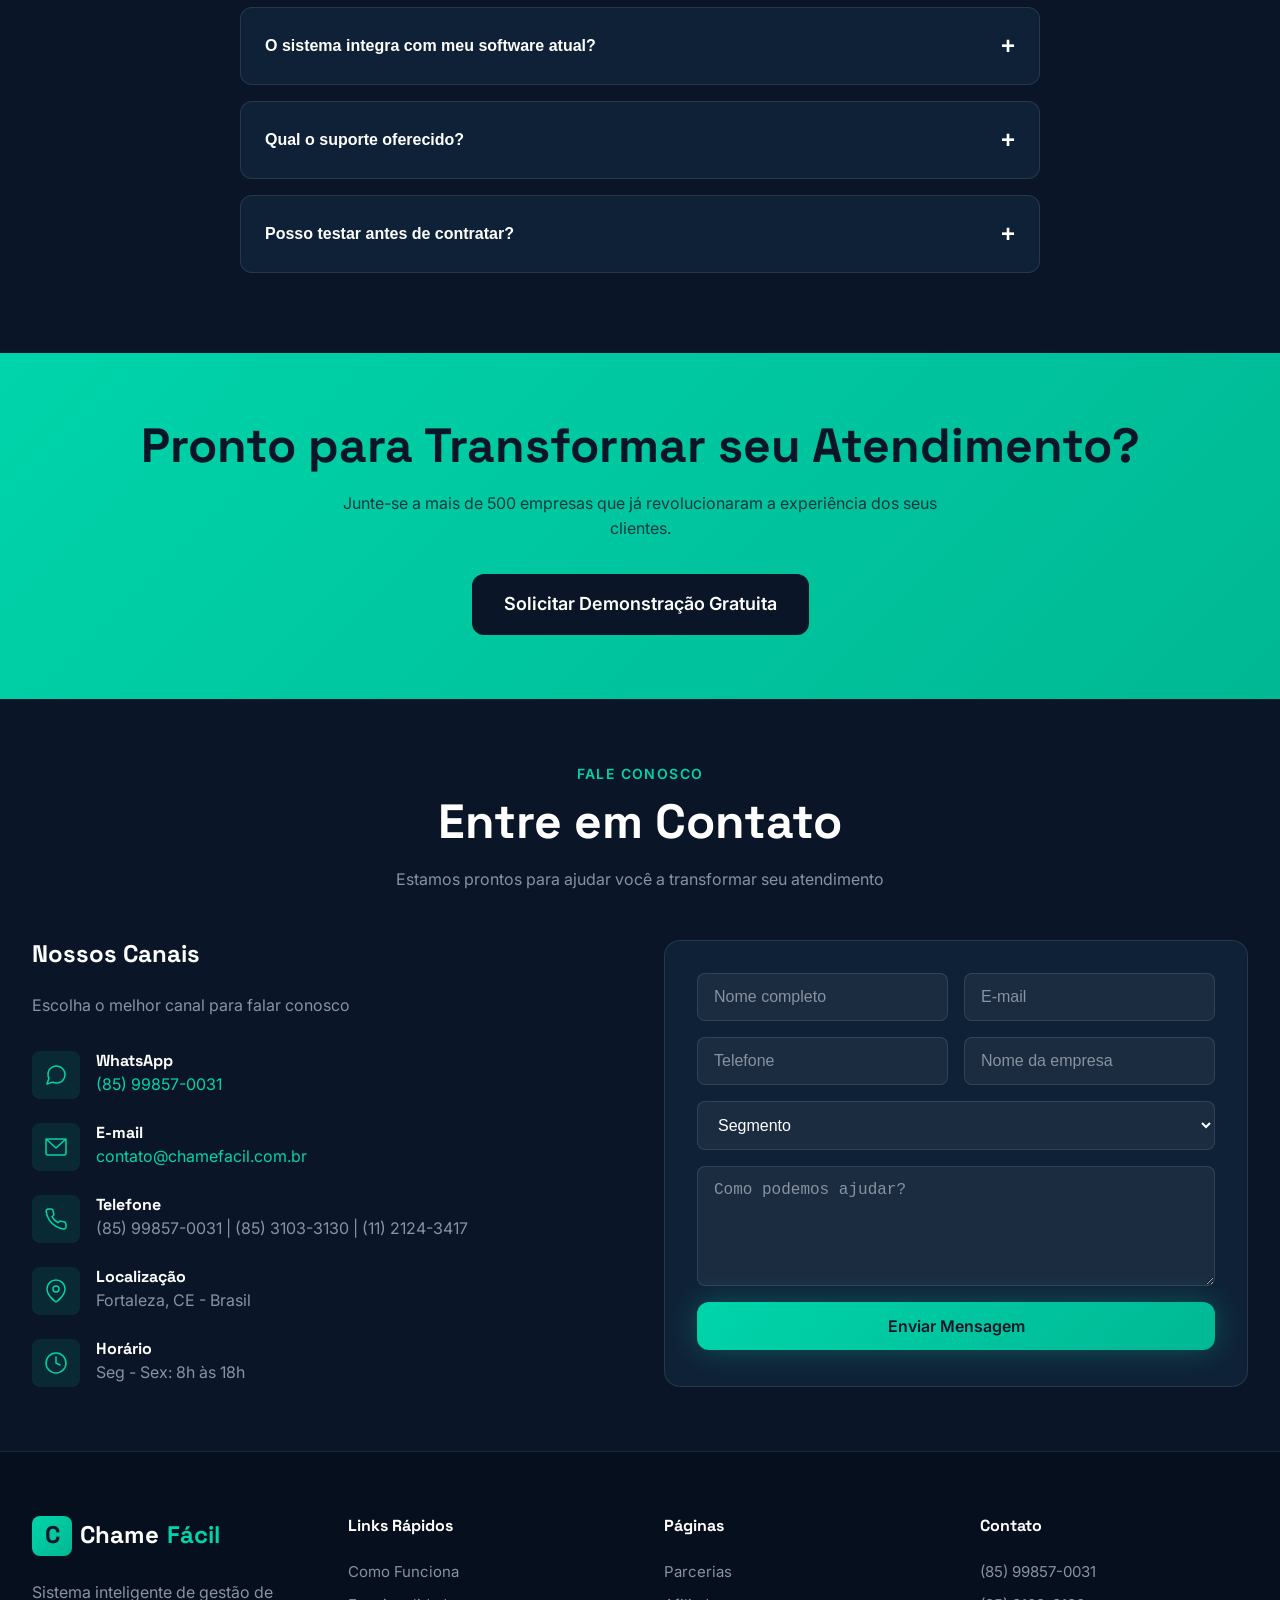
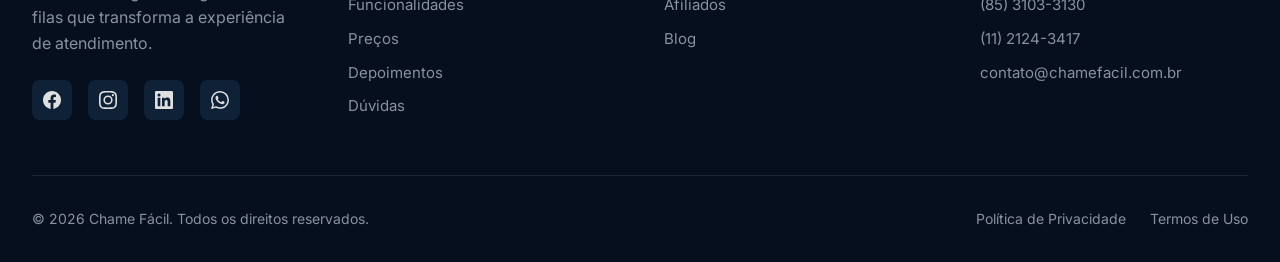
==== commit 891b31a5: "fix: favicon usando images/icone.png" ====
--- a/index.html
+++ b/index.html
@@ -18,7 +18,7 @@
   <title>Chame Fácil - Sistema de Gestão de Filas Inteligente</title>
   
   <!-- Favicon -->
-  <link rel="icon" type="image/svg+xml" href="favicon.svg">
+  <link rel="icon" type="image/png" href="images/icone.png">
   
   <!-- Google Fonts -->
   <link rel="preconnect" href="https://fonts.googleapis.com">
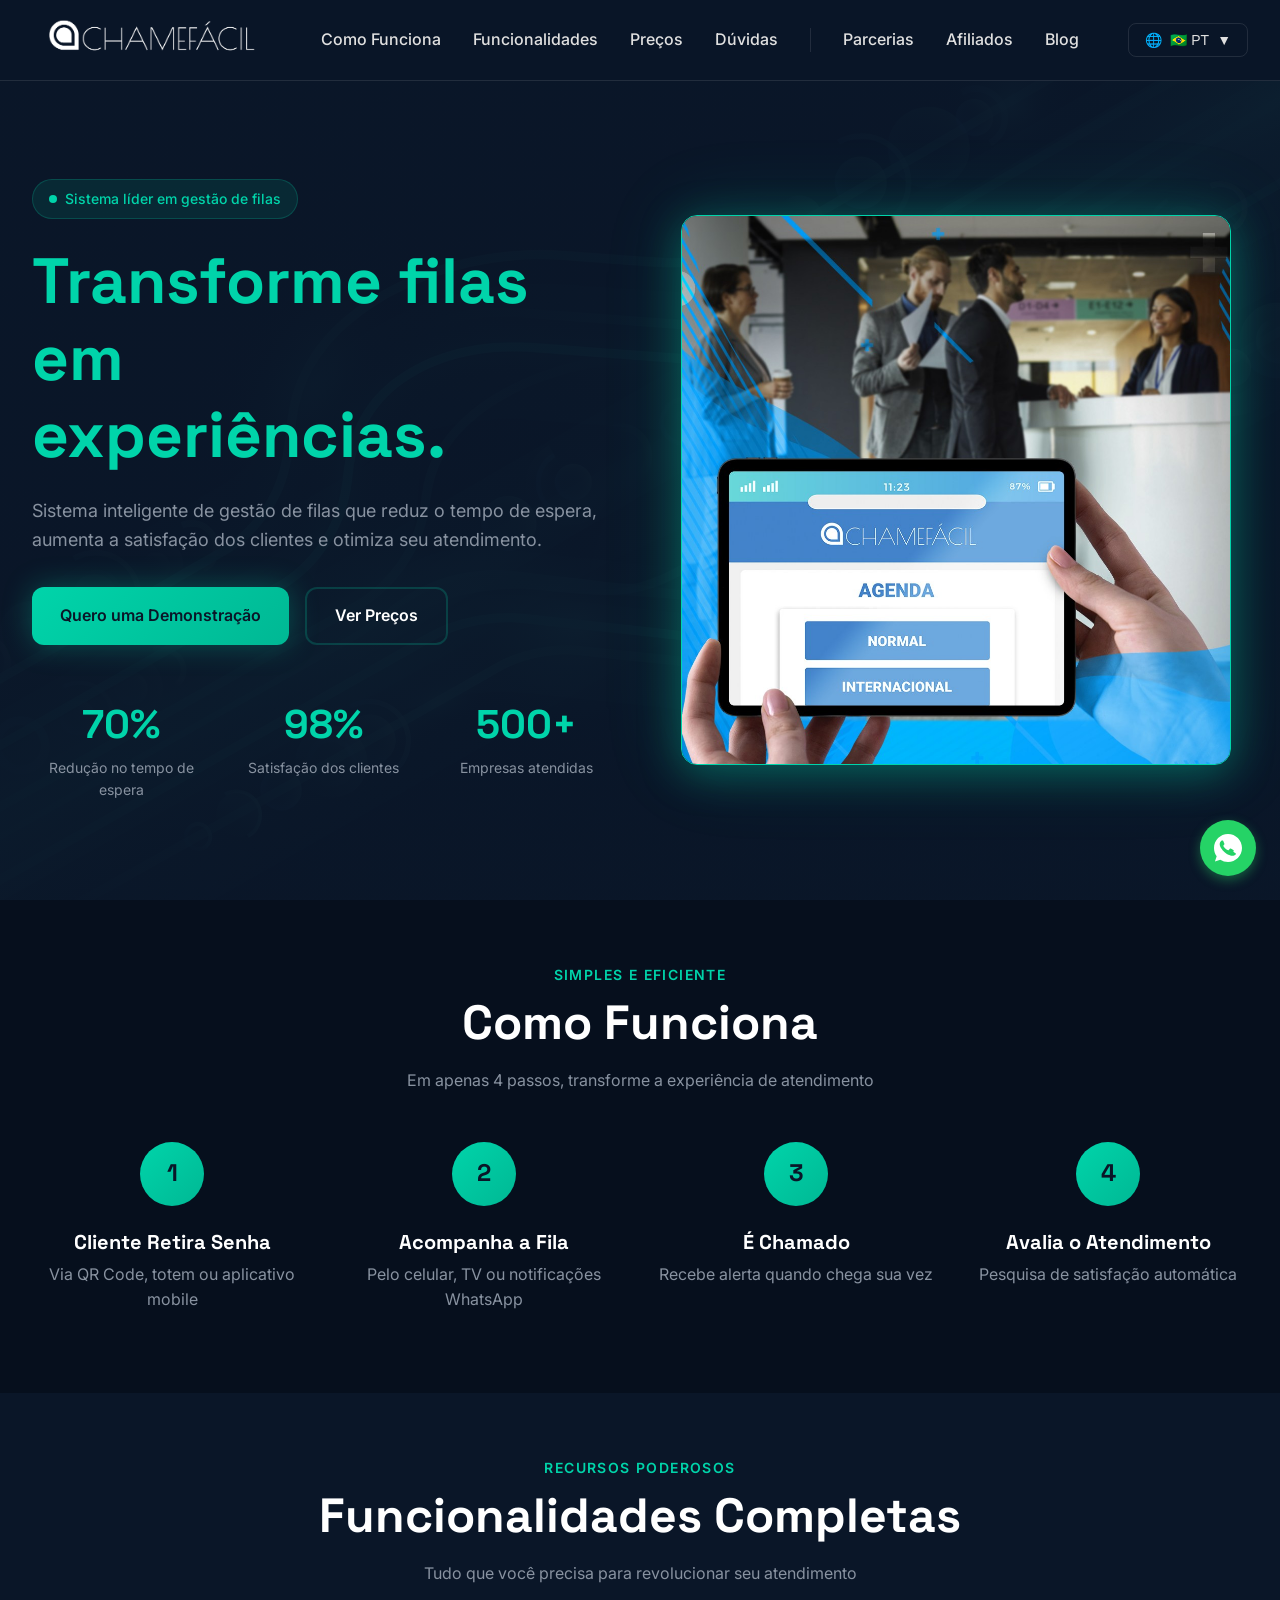
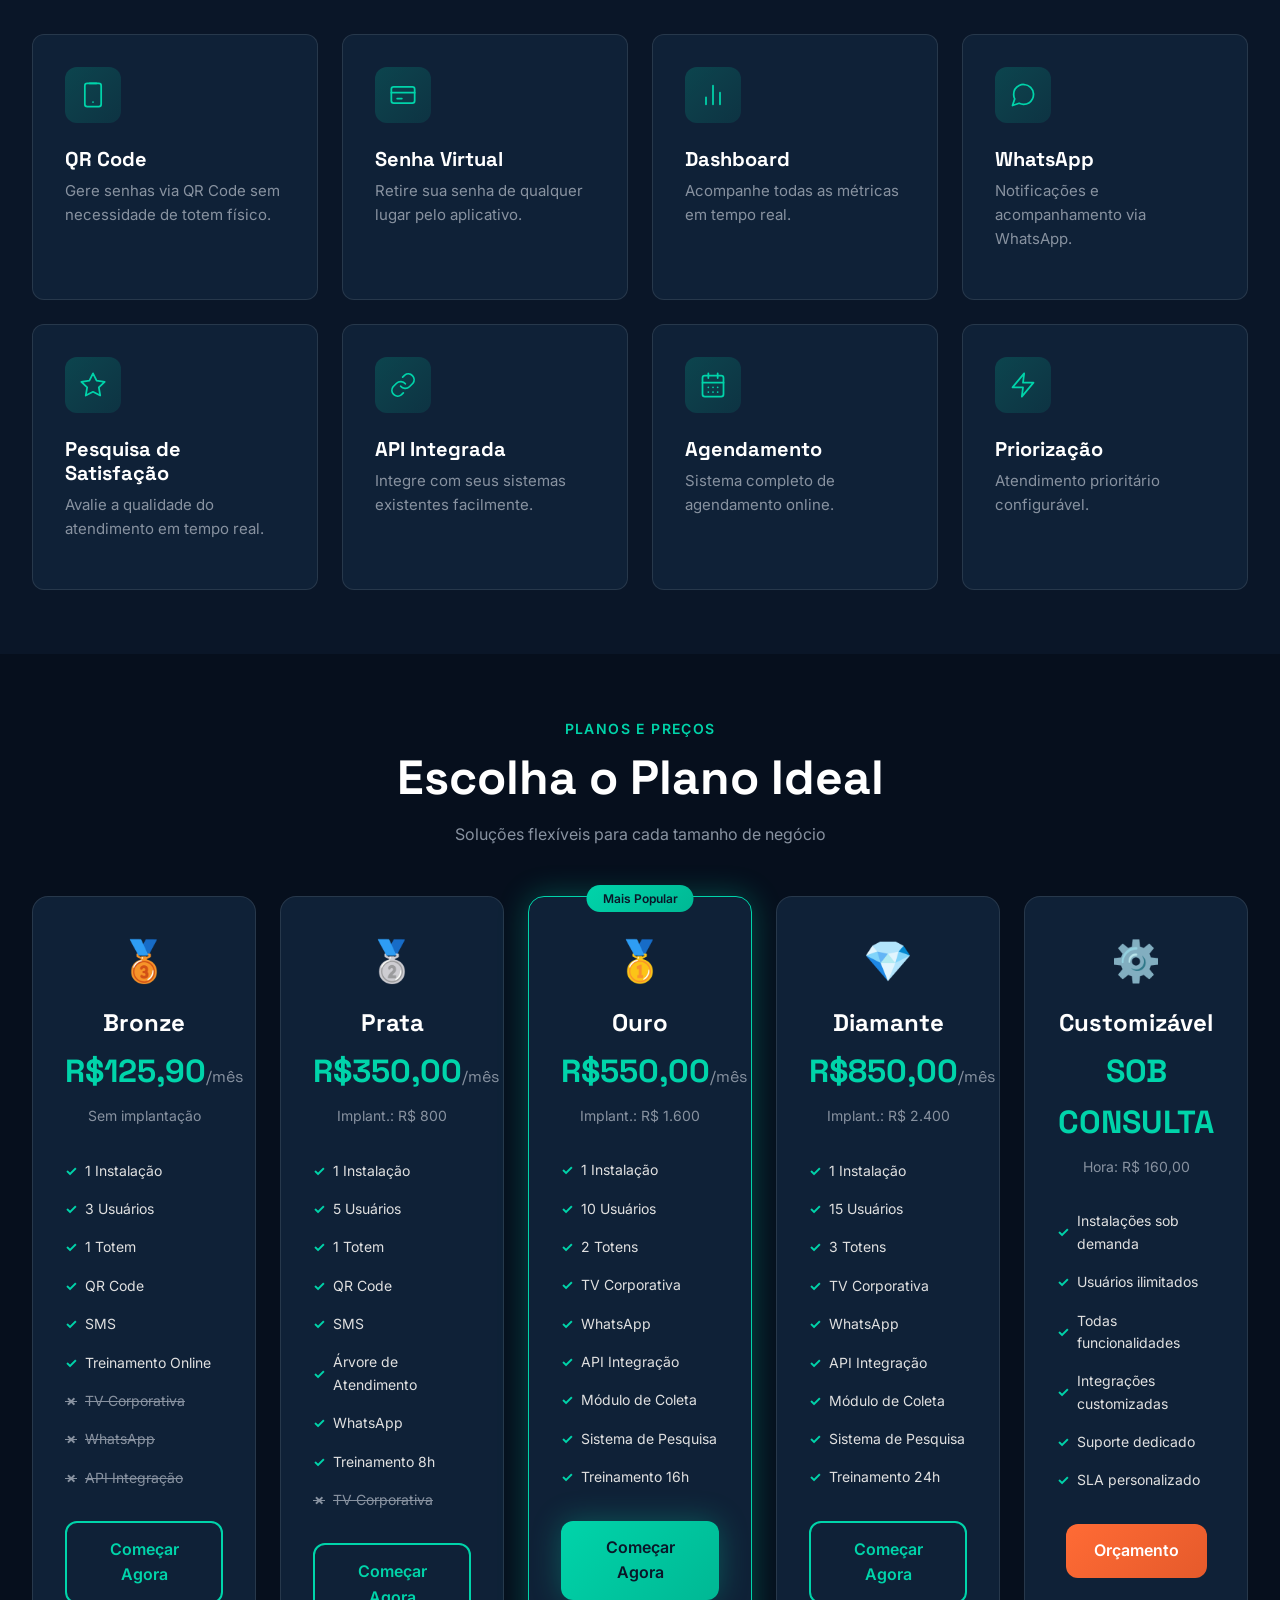
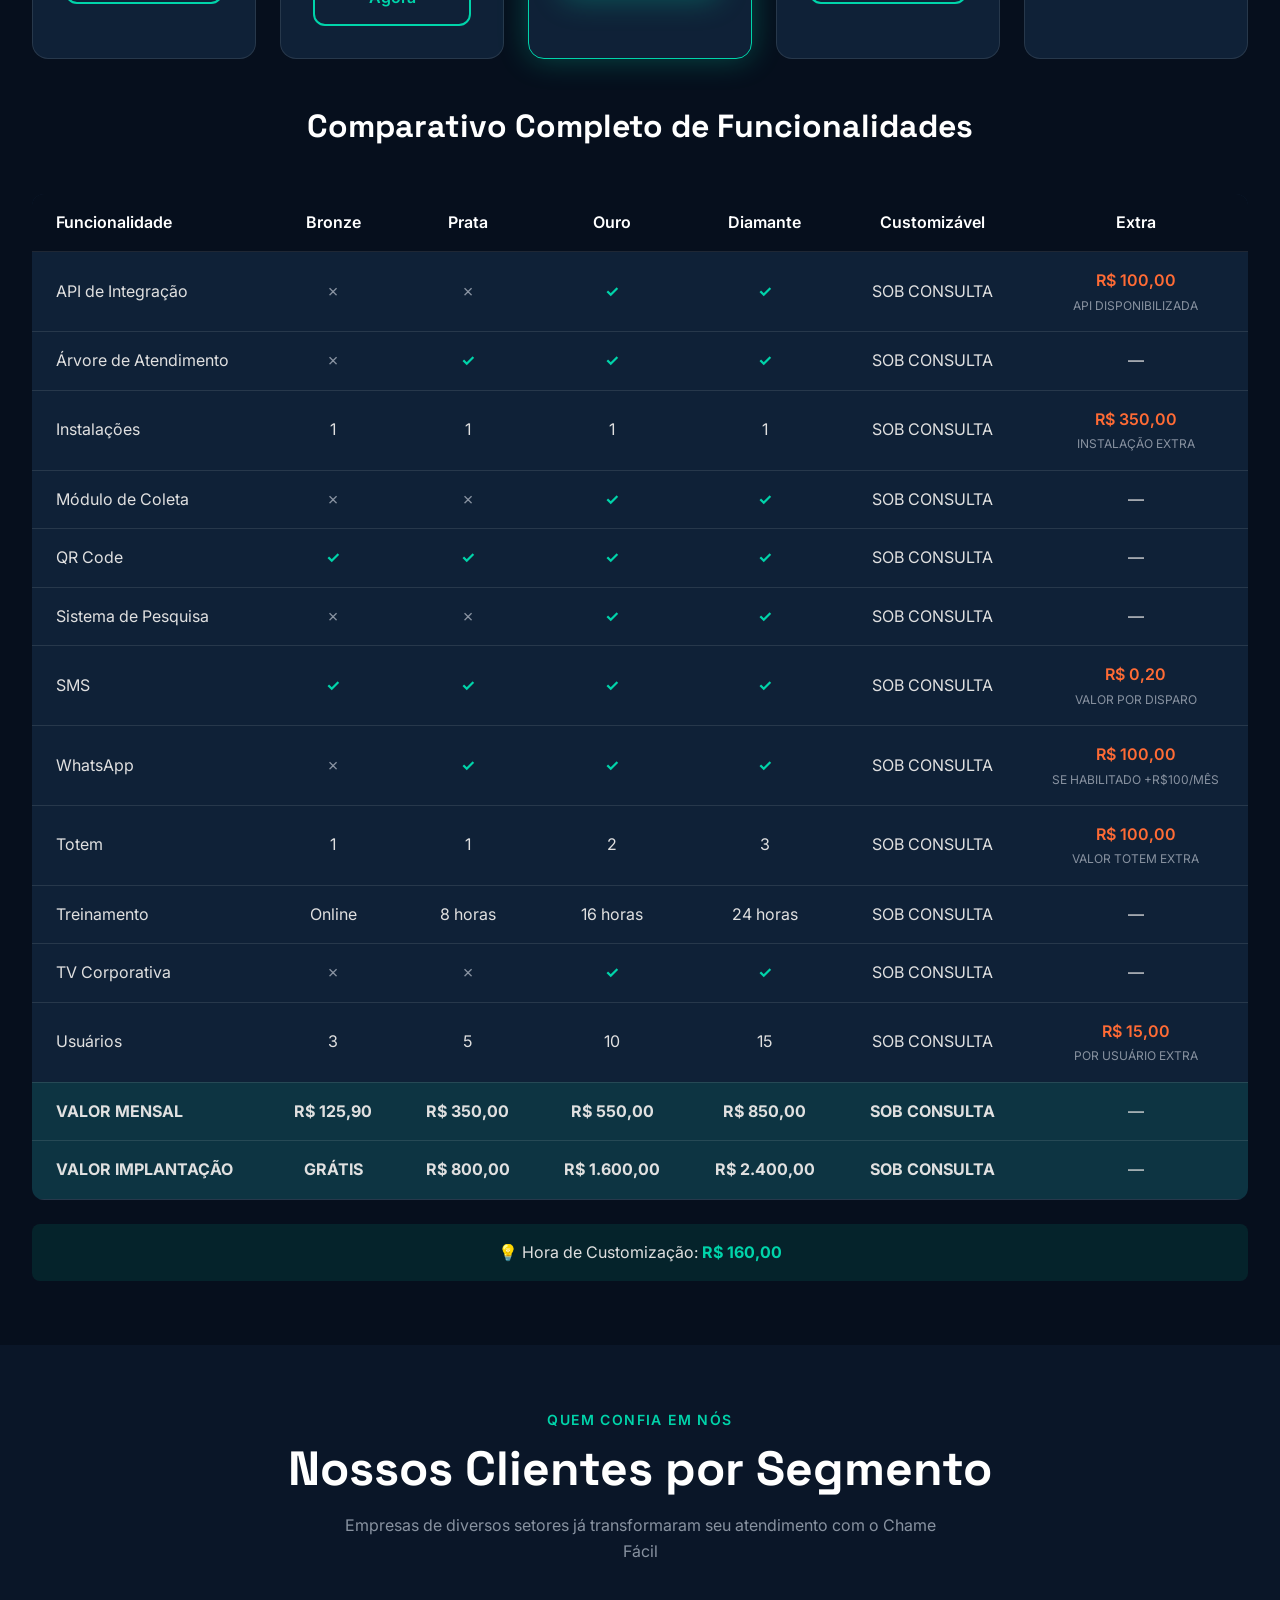
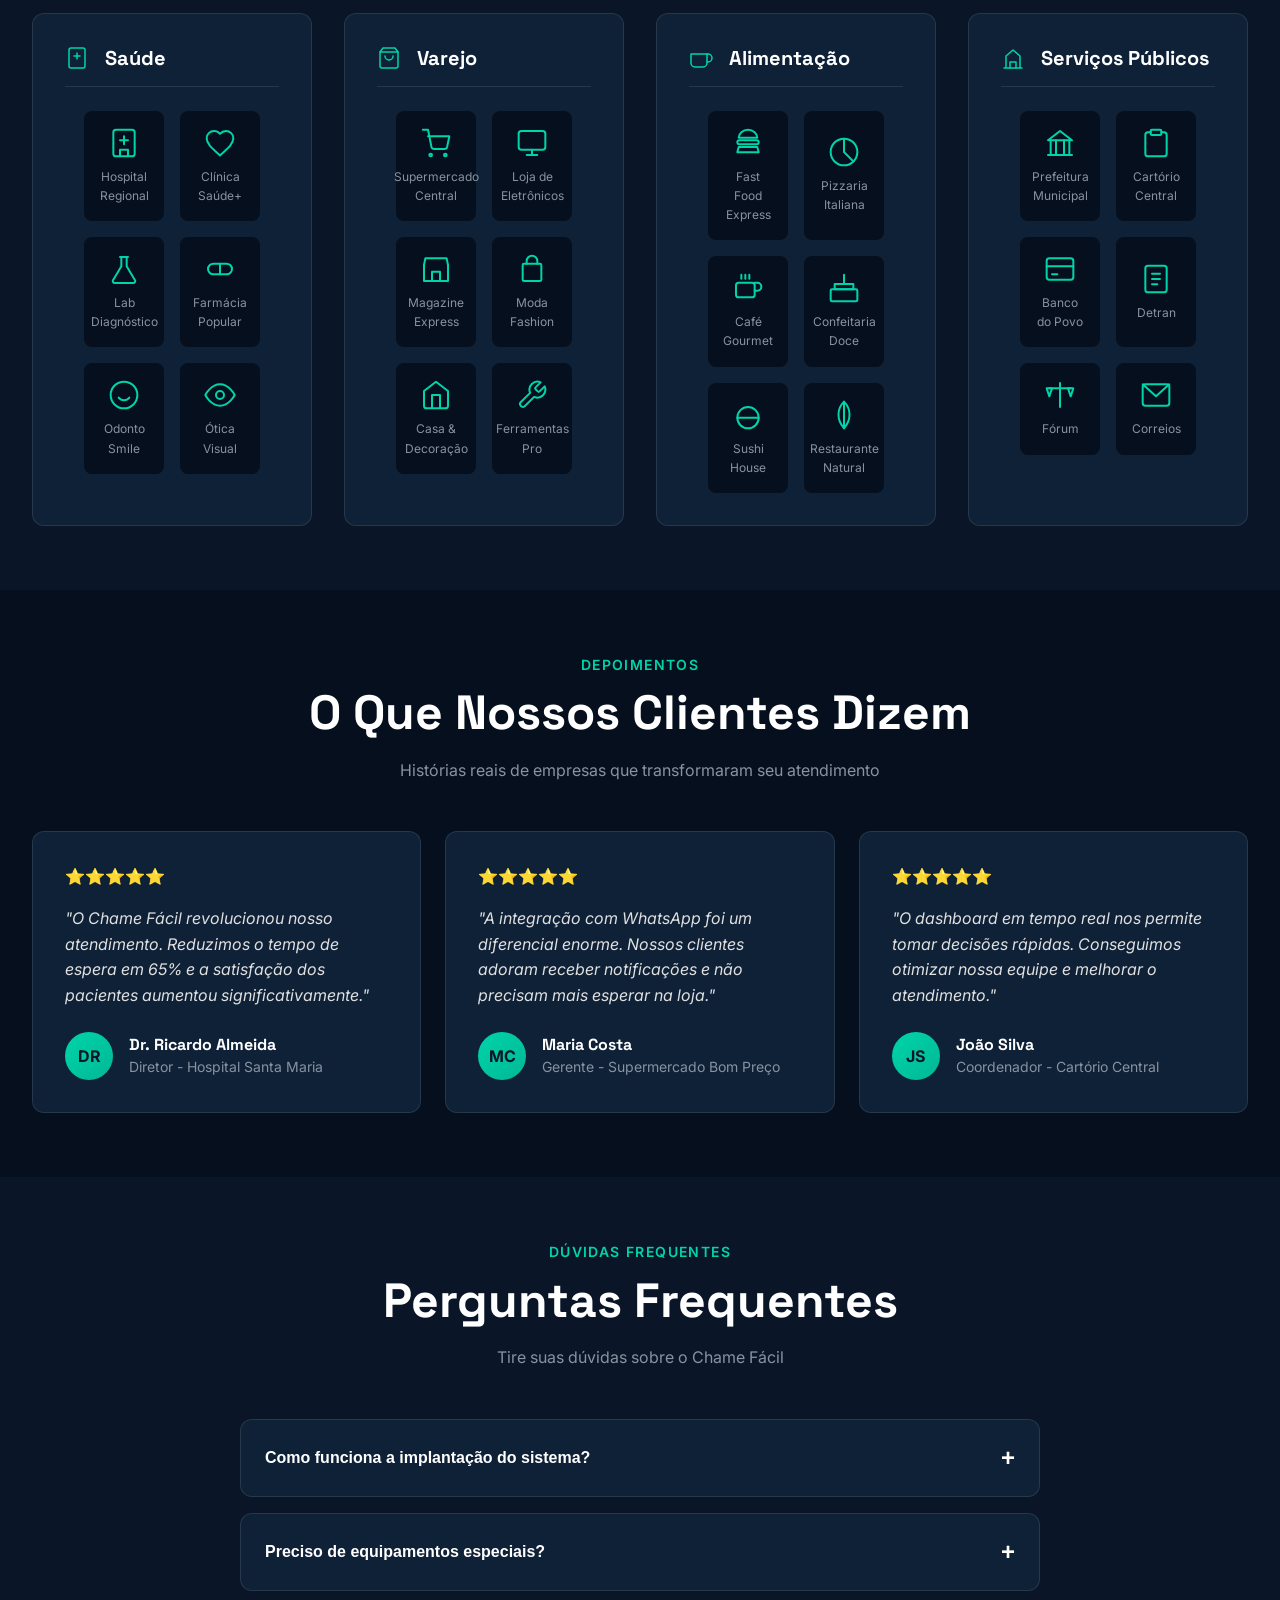
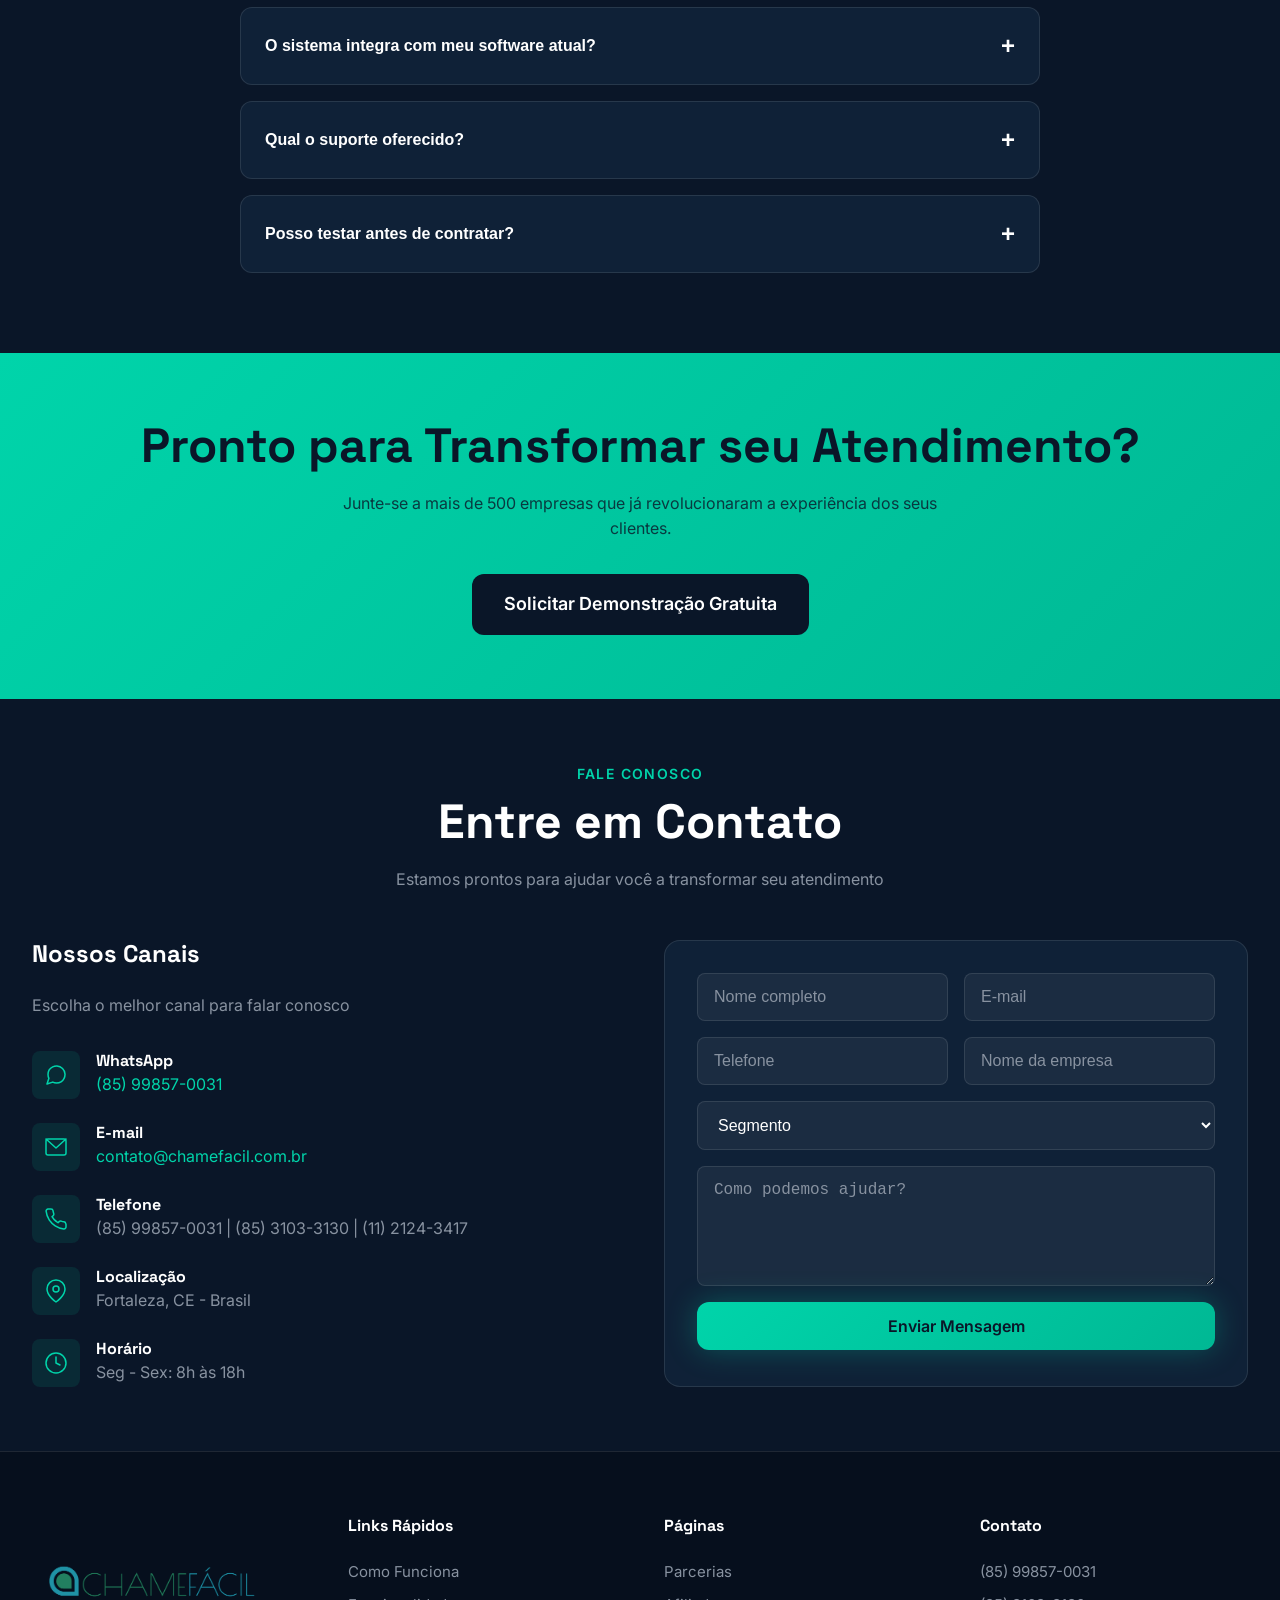
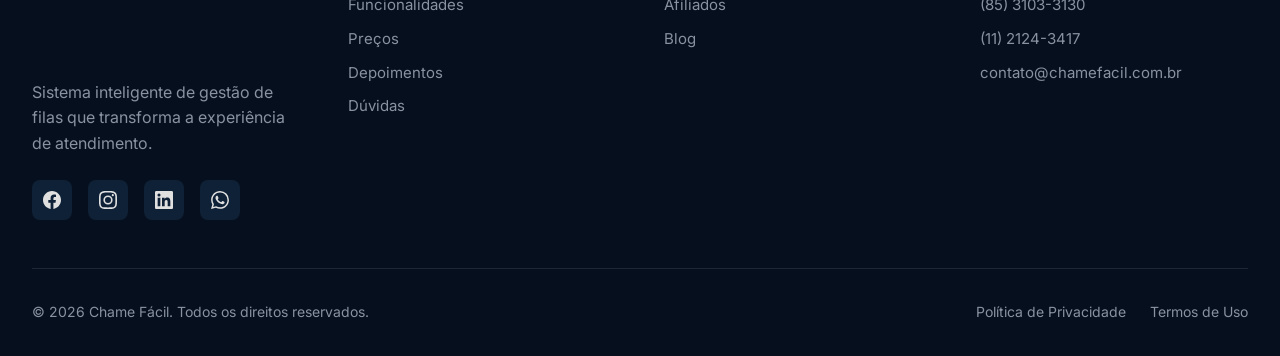
==== commit 3b3a87bc: "feat: logo, hero image, SVG icons e ajustes visuais" ====
--- a/index.html
+++ b/index.html
@@ -36,8 +36,7 @@
     <div class="container">
       <div class="header-inner">
         <a href="index.html" class="logo">
-          <div class="logo-icon">C</div>
-          Chame<span>Fácil</span>
+          <img src="images/Chame fácil branco.png" alt="Chame Fácil" class="logo-img">
         </a>
         
         <nav class="nav">
@@ -62,7 +61,7 @@
               <div class="language-option" data-lang="en">🇺🇸 English</div>
             </div>
           </div>
-          <a href="#contato" class="btn btn-primary btn-sm" data-i18n="nav_demo">Solicitar Demo</a>
+          <!-- <a href="#contato" class="btn btn-primary btn-sm" data-i18n="nav_demo">Solicitar Demo</a> -->
         </div>
         
         <button class="mobile-menu-btn" aria-label="Abrir menu" aria-expanded="false">
@@ -124,6 +123,7 @@
           </div>
         </div>
         
+        <!-- FORM HERO COMENTADO
         <div class="hero-form-card">
           <h3 class="hero-form-title" data-i18n="form_title">Solicite uma Demonstração</h3>
           <p class="hero-form-subtitle" data-i18n="form_subtitle">Preencha seus dados e entraremos em contato</p>
@@ -138,6 +138,11 @@
             <span>✓ <span data-i18n="form_trust_1">Sem compromisso</span></span>
             <span>✓ <span data-i18n="form_trust_2">100% gratuito</span></span>
           </div>
+        </div>
+        FIM FORM HERO COMENTADO -->
+
+        <div class="hero-image">
+          <img src="images/background1.jpg" alt="Chame Fácil - Sistema de gestão de filas" class="hero-img">
         </div>
       </div>
     </div>
@@ -801,8 +806,7 @@
       <div class="footer-grid">
         <div class="footer-brand">
           <a href="index.html" class="logo">
-            <div class="logo-icon">C</div>
-            Chame<span>Fácil</span>
+            <img src="images/Chame fácil.png" alt="Chame Fácil" class="logo-img">
           </a>
           <p data-i18n="footer_description">Sistema inteligente de gestão de filas que transforma a experiência de atendimento.</p>
           <div class="footer-social">
--- a/css/styles.css
+++ b/css/styles.css
@@ -269,27 +269,11 @@
 .logo {
   display: flex;
   align-items: center;
-  gap: var(--spacing-xs);
-  font-family: var(--font-display);
-  font-size: 1.5rem;
-  font-weight: 700;
-  color: var(--text-white);
-}
-
-.logo-icon {
-  width: 40px;
-  height: 40px;
-  background: linear-gradient(135deg, var(--primary), var(--primary-dark));
-  border-radius: var(--radius-md);
-  display: flex;
-  align-items: center;
-  justify-content: center;
-  font-weight: 700;
-  color: var(--bg-dark);
-}
-
-.logo span {
-  color: var(--primary);
+}
+
+.logo-img {
+  height: 140px;
+  width: auto;
 }
 
 .nav {
@@ -557,6 +541,21 @@
 }
 
 /* Hero Form */
+.hero-image {
+  display: flex;
+  align-items: center;
+  justify-content: center;
+}
+
+.hero-img {
+  width: 100%;
+  max-width: 550px;
+  border-radius: var(--radius-xl);
+  border: 1px solid var(--primary);
+  box-shadow: 0 8px 40px rgba(0, 212, 170, 0.35), 0 0 80px rgba(0, 212, 170, 0.15);
+  object-fit: cover;
+}
+
 .hero-form-card {
   background: rgba(15, 33, 55, 0.9);
   backdrop-filter: blur(10px);
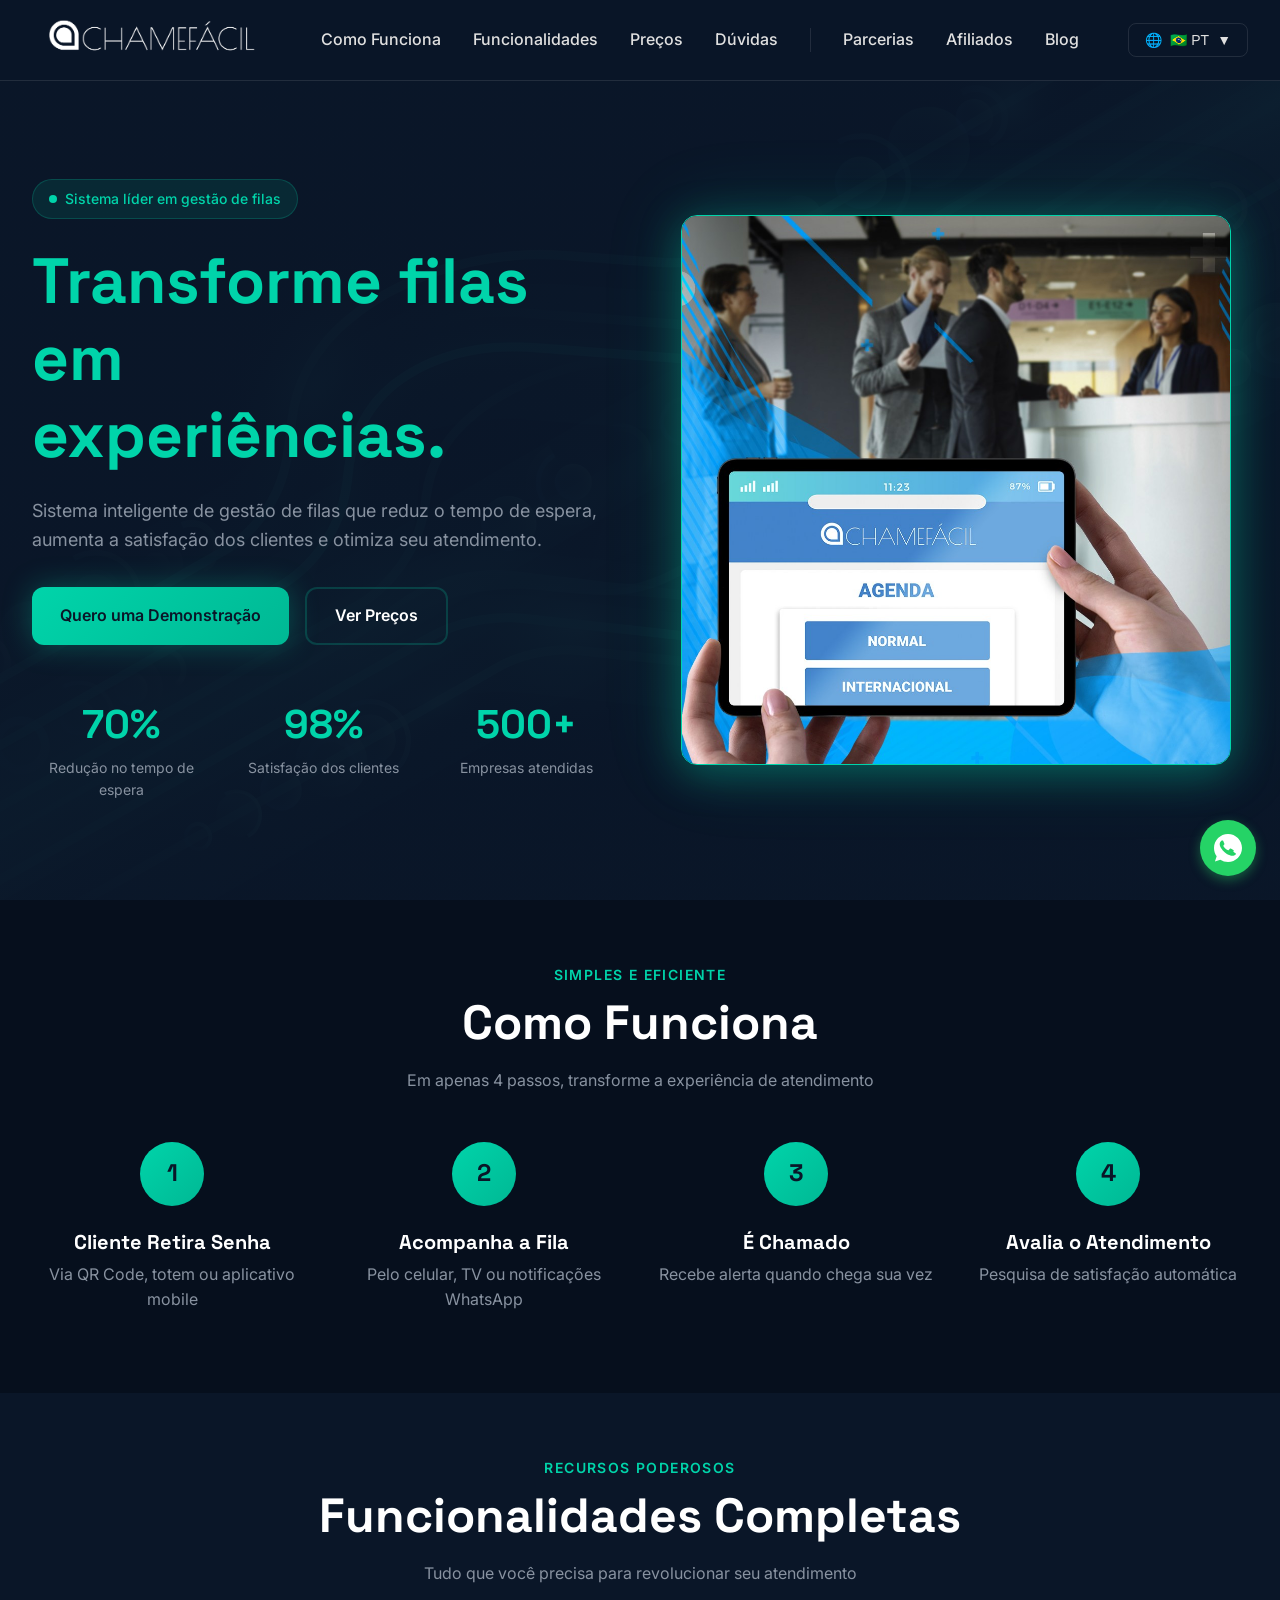
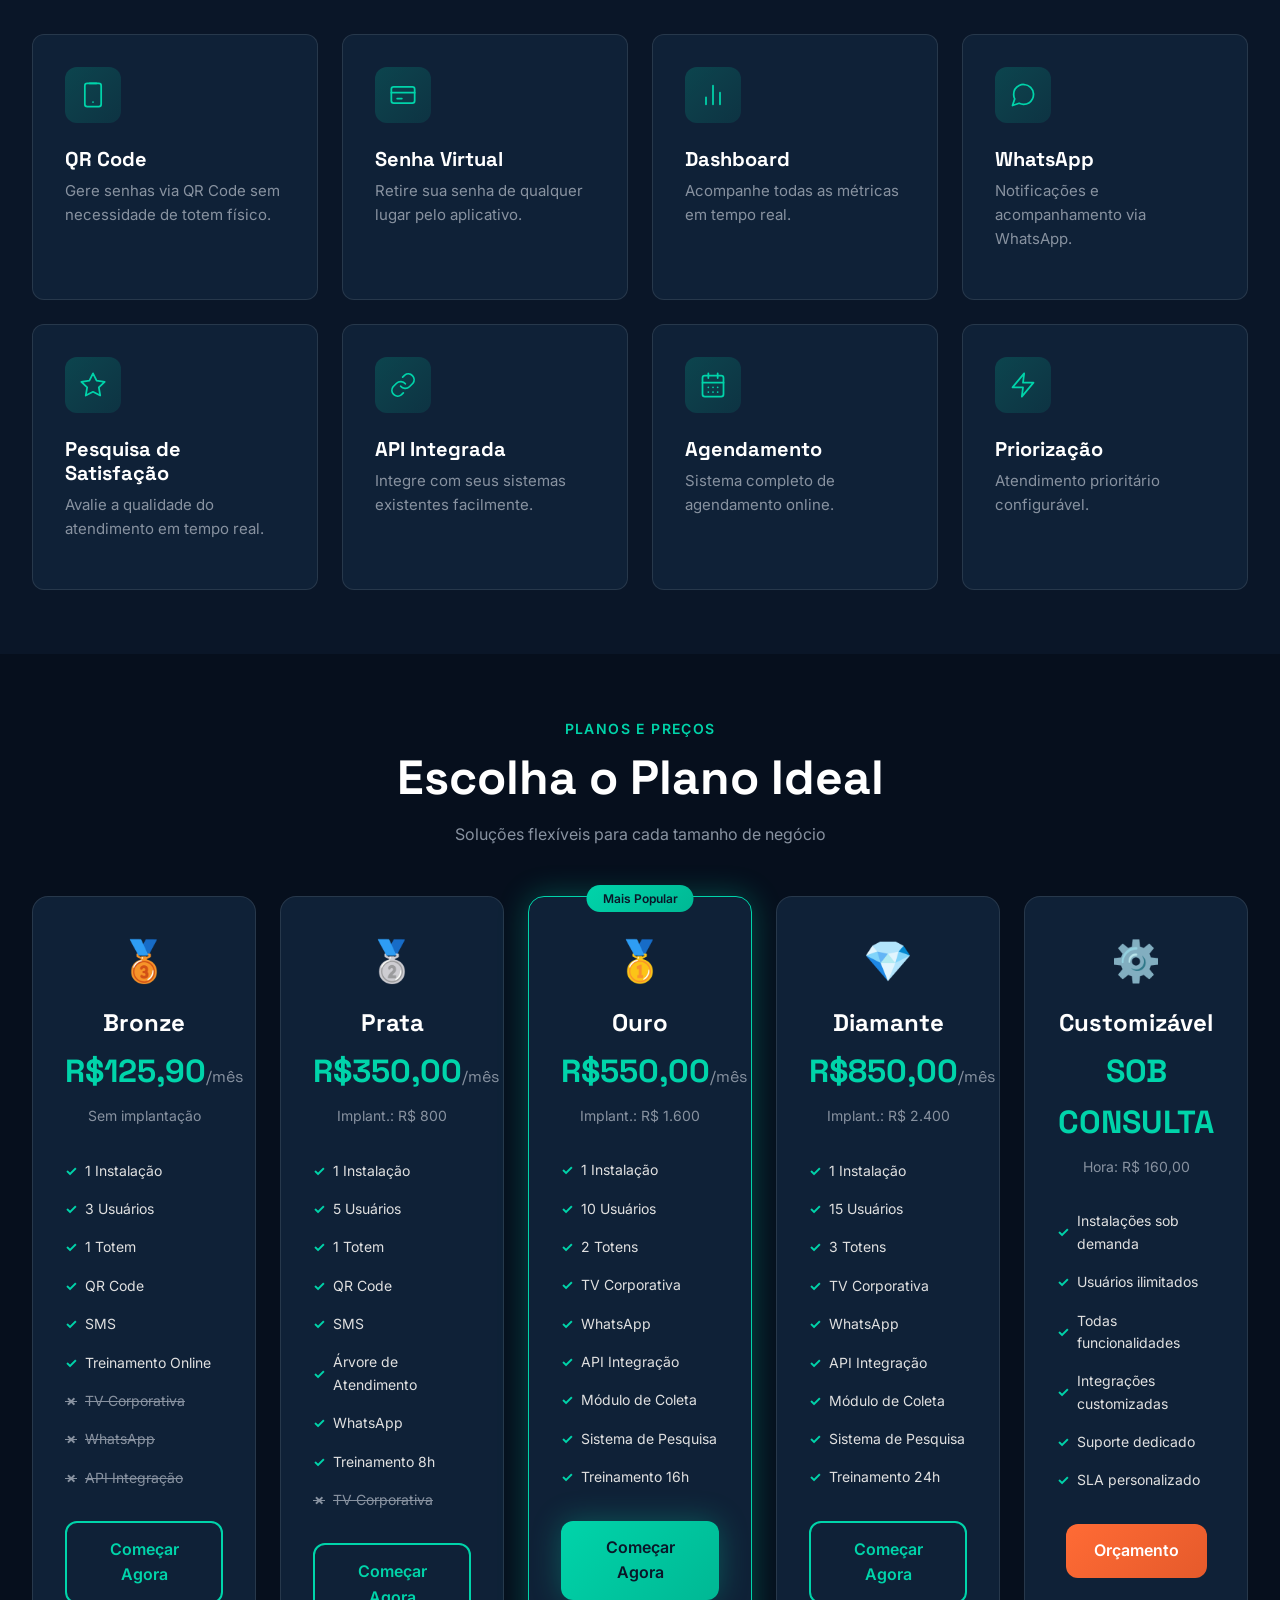
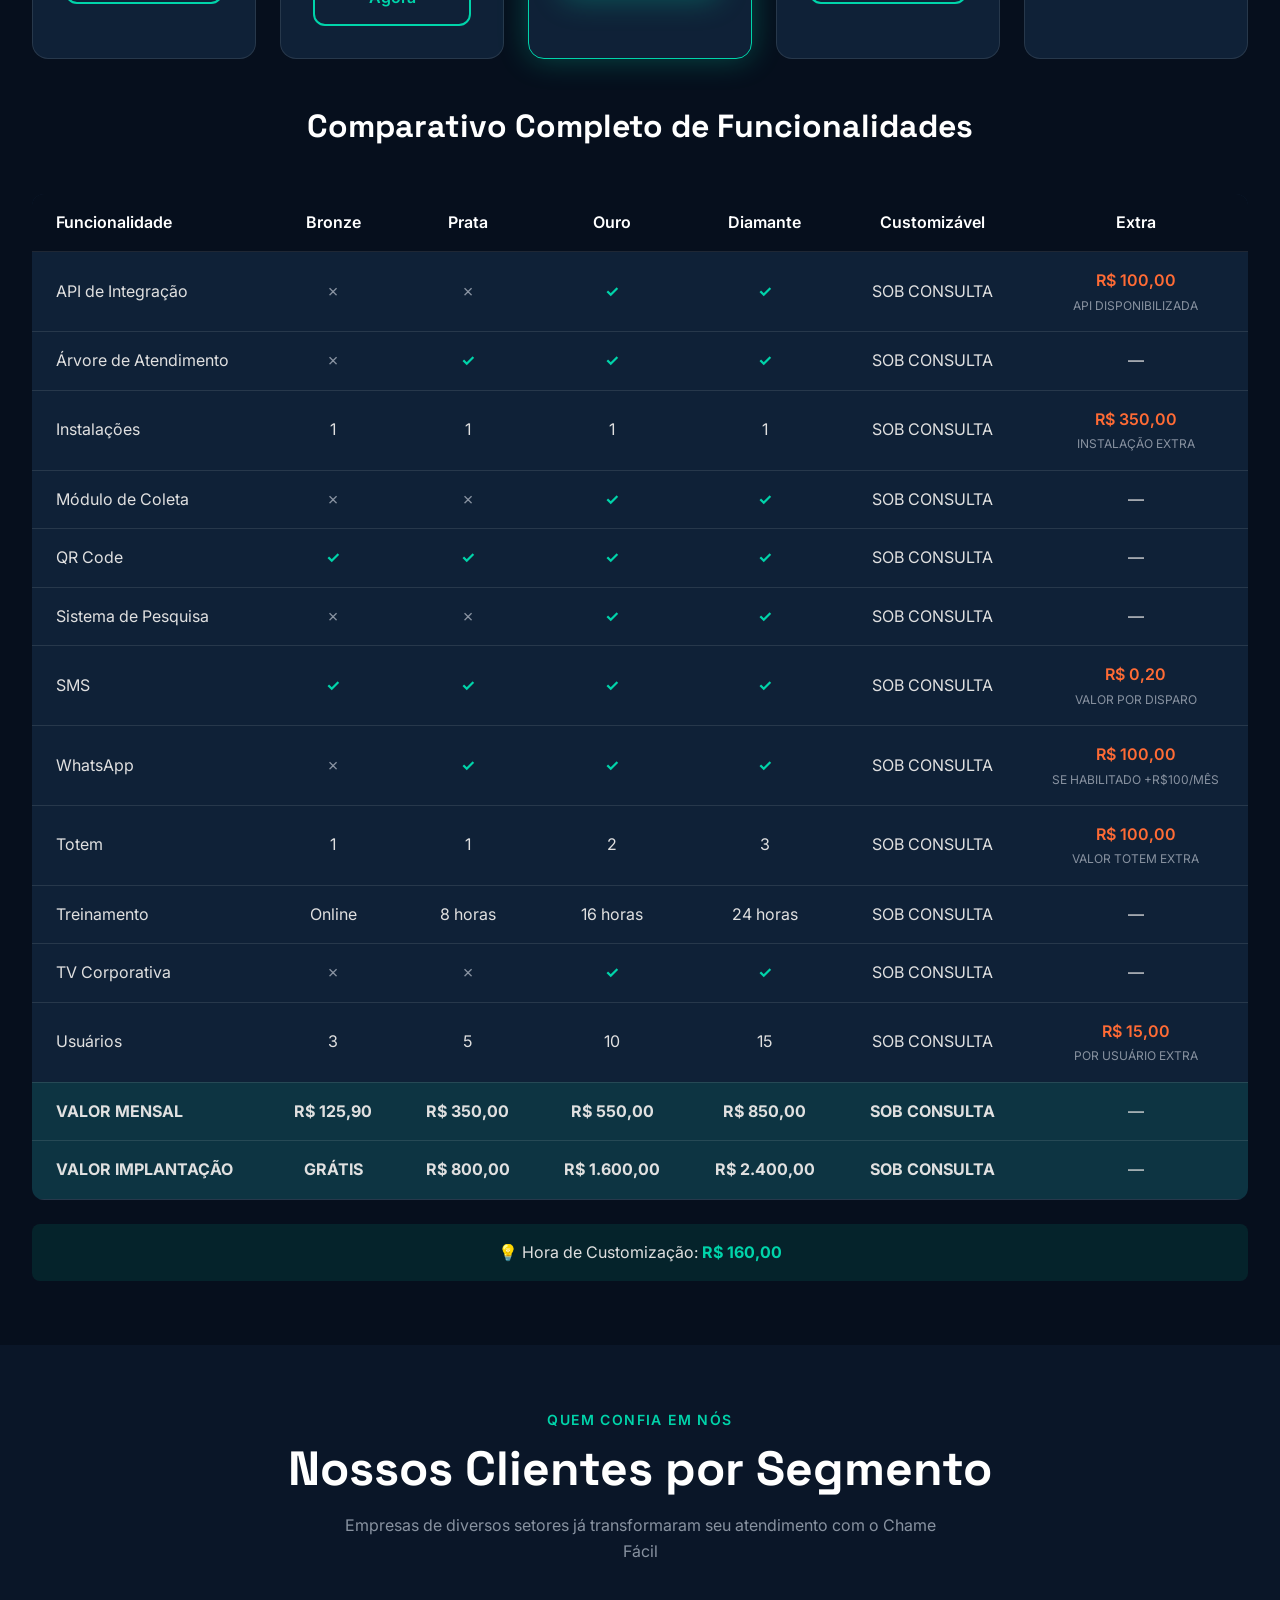
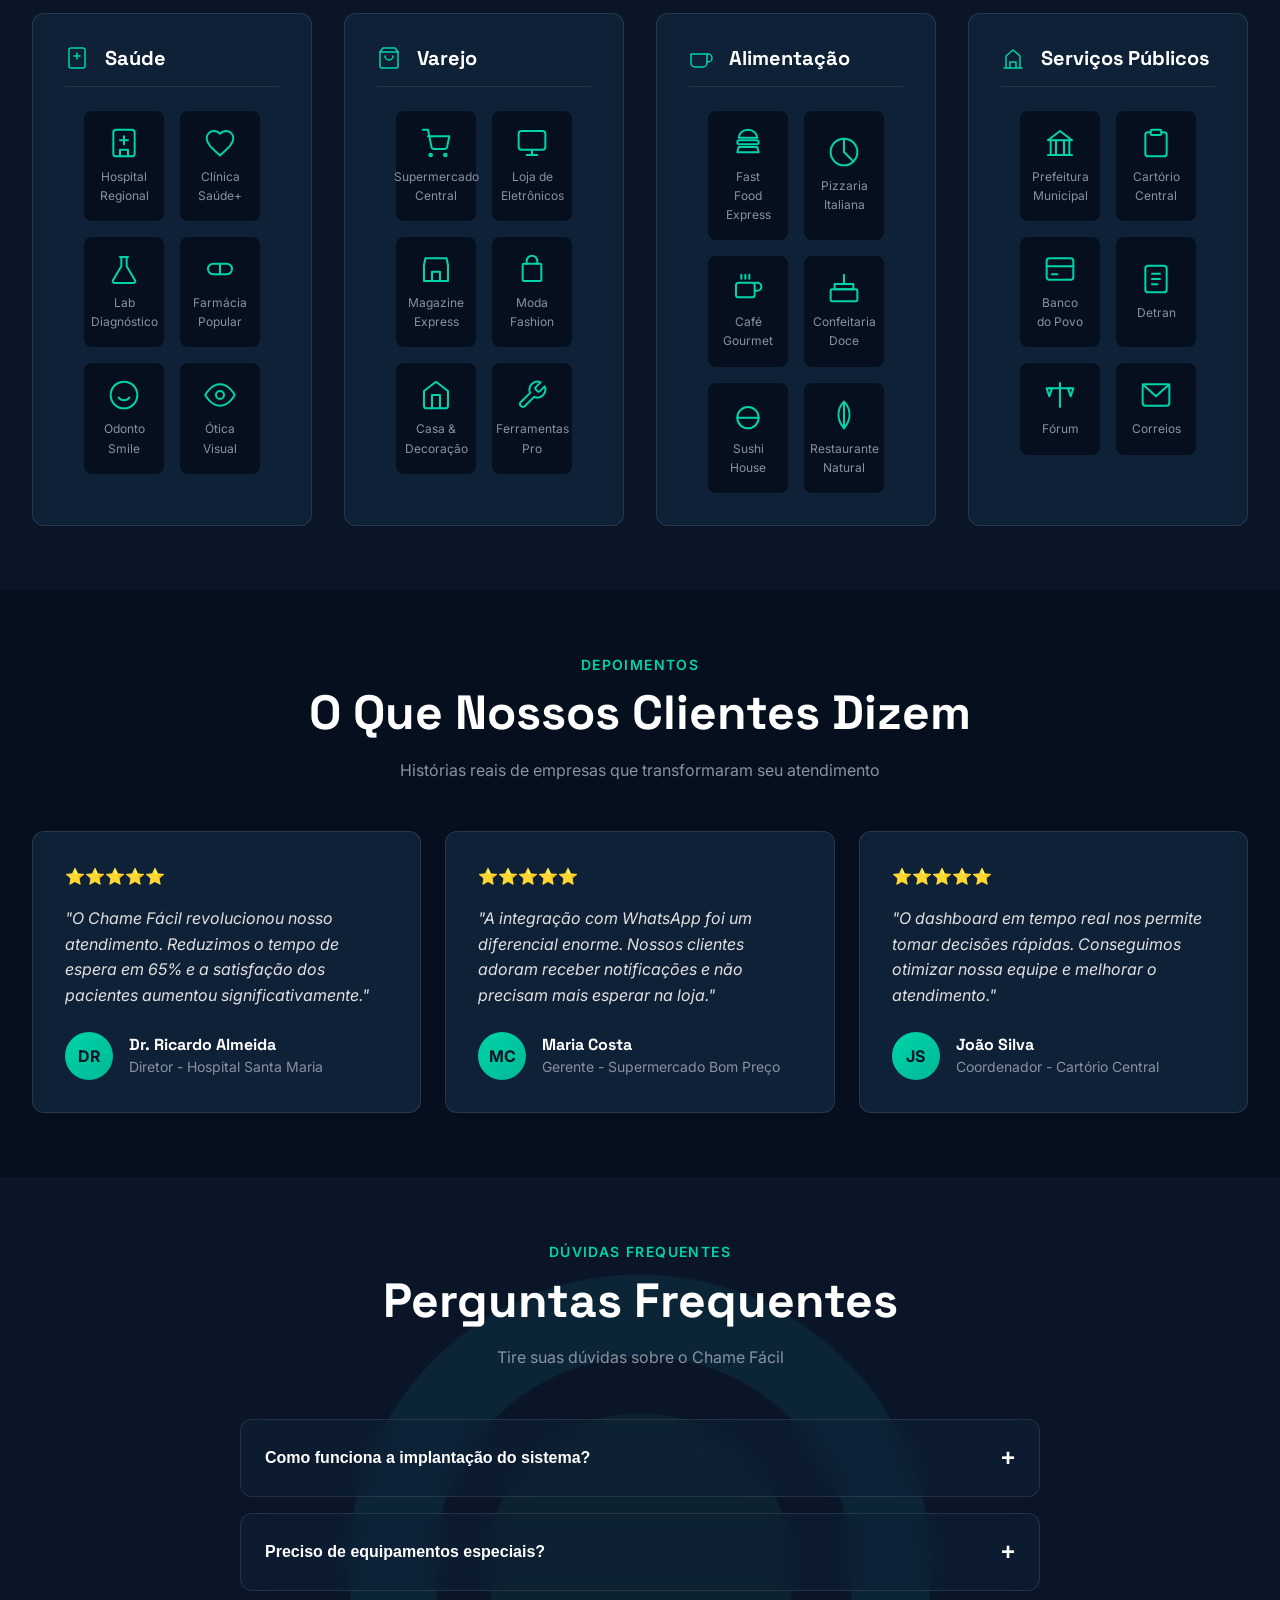
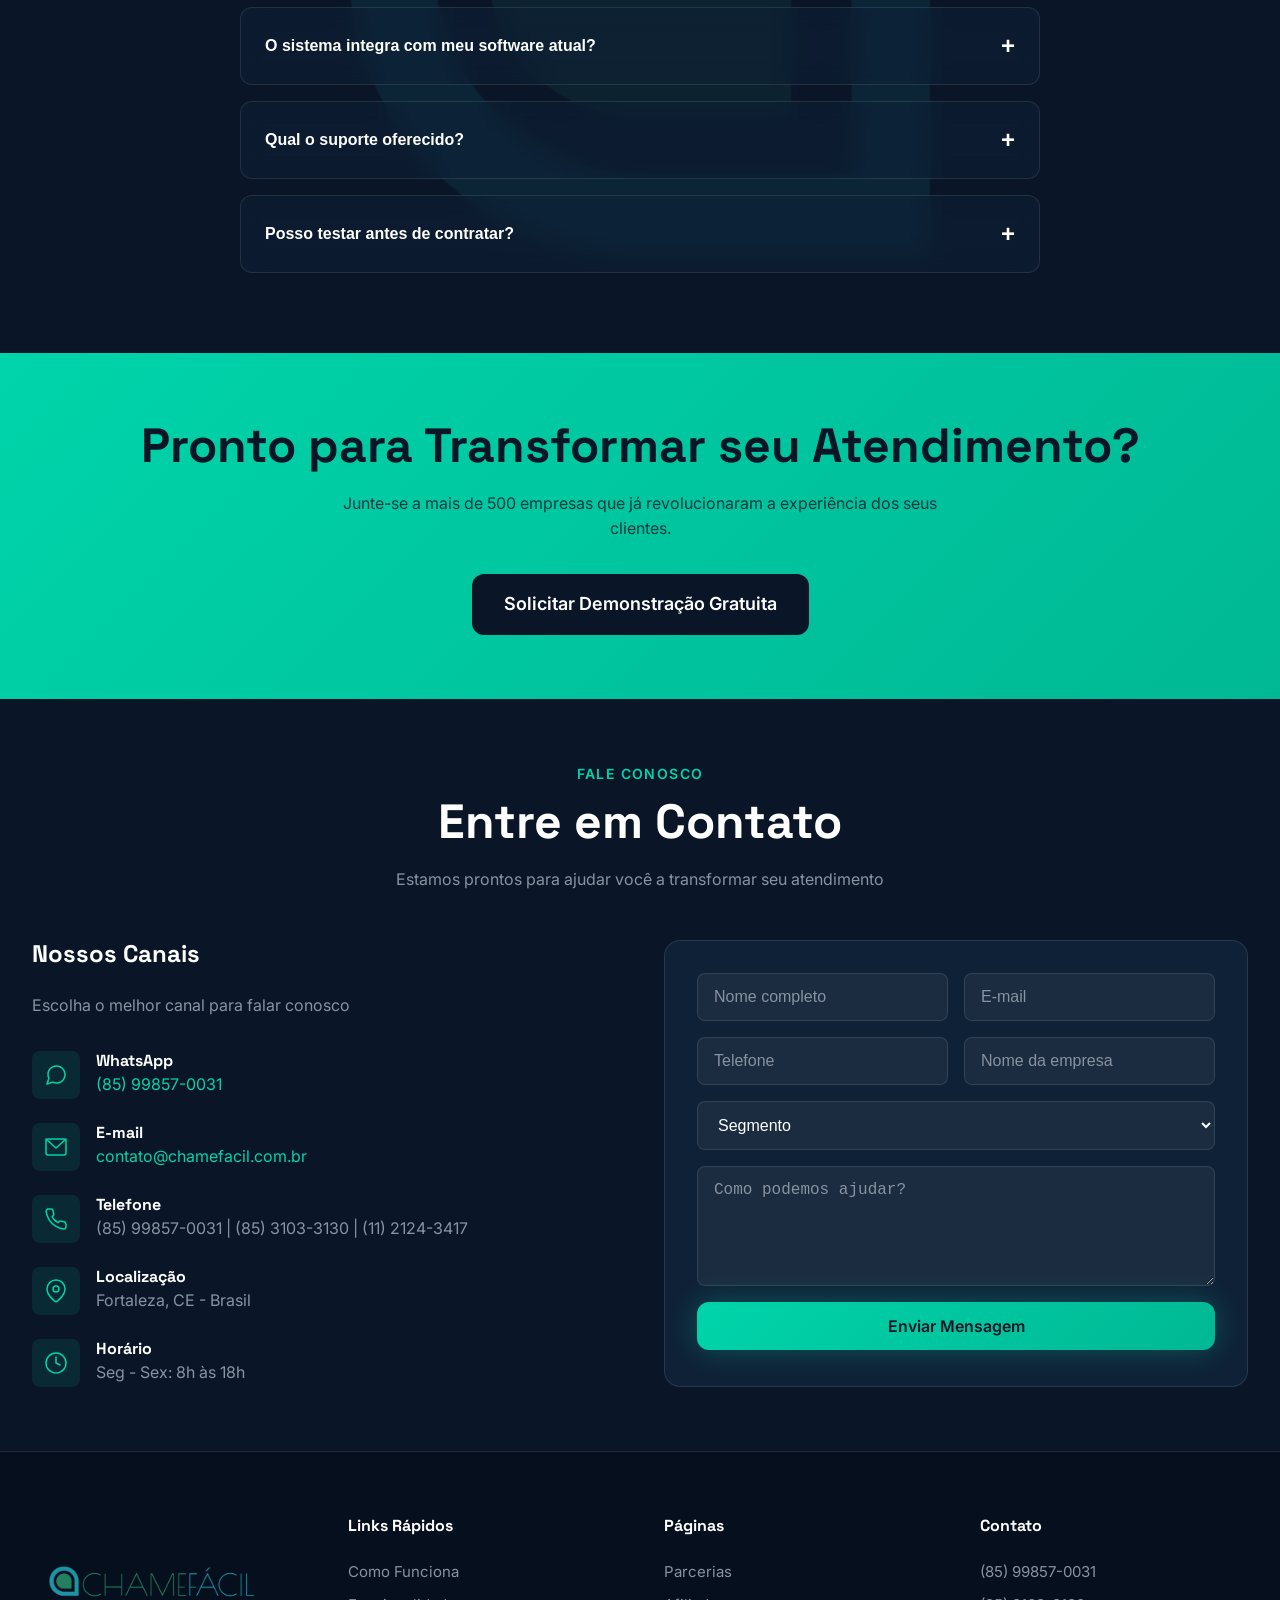
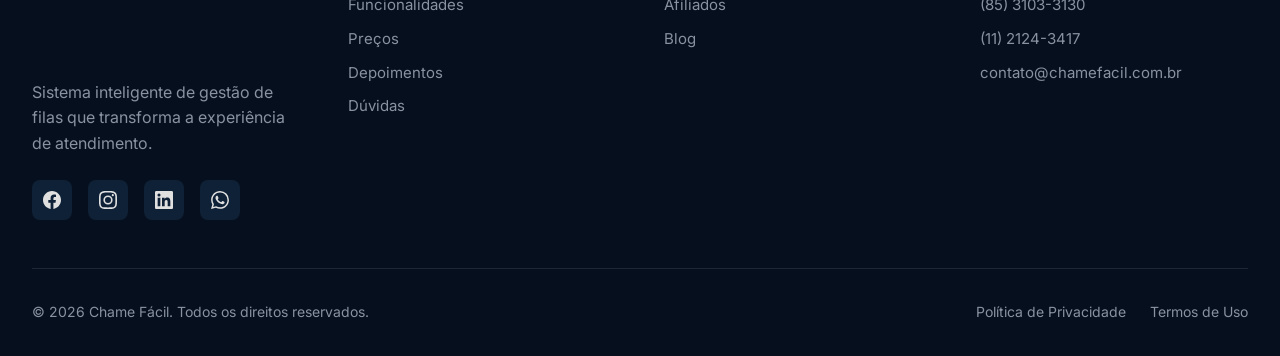
==== commit dc2be89f: "feat: links redes sociais e FAQ cards com blur" ====
--- a/index.html
+++ b/index.html
@@ -810,9 +810,9 @@
           </a>
           <p data-i18n="footer_description">Sistema inteligente de gestão de filas que transforma a experiência de atendimento.</p>
           <div class="footer-social">
-            <a href="#" aria-label="Facebook"><svg viewBox="0 0 24 24" width="18" height="18" fill="currentColor"><path d="M24 12.073c0-6.627-5.373-12-12-12s-12 5.373-12 12c0 5.99 4.388 10.954 10.125 11.854v-8.385H7.078v-3.47h3.047V9.43c0-3.007 1.792-4.669 4.533-4.669 1.312 0 2.686.235 2.686.235v2.953H15.83c-1.491 0-1.956.925-1.956 1.874v2.25h3.328l-.532 3.47h-2.796v8.385C19.612 23.027 24 18.062 24 12.073z"/></svg></a>
-            <a href="#" aria-label="Instagram"><svg viewBox="0 0 24 24" width="18" height="18" fill="currentColor"><path d="M12 2.163c3.204 0 3.584.012 4.85.07 3.252.148 4.771 1.691 4.919 4.919.058 1.265.069 1.645.069 4.849 0 3.205-.012 3.584-.069 4.849-.149 3.225-1.664 4.771-4.919 4.919-1.266.058-1.644.07-4.85.07-3.204 0-3.584-.012-4.849-.07-3.26-.149-4.771-1.699-4.919-4.92-.058-1.265-.07-1.644-.07-4.849 0-3.204.013-3.583.07-4.849.149-3.227 1.664-4.771 4.919-4.919 1.266-.057 1.645-.069 4.849-.069zM12 0C8.741 0 8.333.014 7.053.072 2.695.272.273 2.69.073 7.052.014 8.333 0 8.741 0 12c0 3.259.014 3.668.072 4.948.2 4.358 2.618 6.78 6.98 6.98C8.333 23.986 8.741 24 12 24c3.259 0 3.668-.014 4.948-.072 4.354-.2 6.782-2.618 6.979-6.98.059-1.28.073-1.689.073-4.948 0-3.259-.014-3.667-.072-4.947-.196-4.354-2.617-6.78-6.979-6.98C15.668.014 15.259 0 12 0zm0 5.838a6.162 6.162 0 100 12.324 6.162 6.162 0 000-12.324zM12 16a4 4 0 110-8 4 4 0 010 8zm6.406-11.845a1.44 1.44 0 100 2.881 1.44 1.44 0 000-2.881z"/></svg></a>
-            <a href="#" aria-label="LinkedIn"><svg viewBox="0 0 24 24" width="18" height="18" fill="currentColor"><path d="M20.447 20.452h-3.554v-5.569c0-1.328-.027-3.037-1.852-3.037-1.853 0-2.136 1.445-2.136 2.939v5.667H9.351V9h3.414v1.561h.046c.477-.9 1.637-1.85 3.37-1.85 3.601 0 4.267 2.37 4.267 5.455v6.286zM5.337 7.433a2.062 2.062 0 01-2.063-2.065 2.064 2.064 0 112.063 2.065zm1.782 13.019H3.555V9h3.564v11.452zM22.225 0H1.771C.792 0 0 .774 0 1.729v20.542C0 23.227.792 24 1.771 24h20.451C23.2 24 24 23.227 24 22.271V1.729C24 .774 23.2 0 22.222 0h.003z"/></svg></a>
+            <a href="https://www.facebook.com/ProlinsSolution/" target="_blank" rel="noopener noreferrer" aria-label="Facebook"><svg viewBox="0 0 24 24" width="18" height="18" fill="currentColor"><path d="M24 12.073c0-6.627-5.373-12-12-12s-12 5.373-12 12c0 5.99 4.388 10.954 10.125 11.854v-8.385H7.078v-3.47h3.047V9.43c0-3.007 1.792-4.669 4.533-4.669 1.312 0 2.686.235 2.686.235v2.953H15.83c-1.491 0-1.956.925-1.956 1.874v2.25h3.328l-.532 3.47h-2.796v8.385C19.612 23.027 24 18.062 24 12.073z"/></svg></a>
+            <a href="https://www.instagram.com/chamefacil" target="_blank" rel="noopener noreferrer" aria-label="Instagram"><svg viewBox="0 0 24 24" width="18" height="18" fill="currentColor"><path d="M12 2.163c3.204 0 3.584.012 4.85.07 3.252.148 4.771 1.691 4.919 4.919.058 1.265.069 1.645.069 4.849 0 3.205-.012 3.584-.069 4.849-.149 3.225-1.664 4.771-4.919 4.919-1.266.058-1.644.07-4.85.07-3.204 0-3.584-.012-4.849-.07-3.26-.149-4.771-1.699-4.919-4.92-.058-1.265-.07-1.644-.07-4.849 0-3.204.013-3.583.07-4.849.149-3.227 1.664-4.771 4.919-4.919 1.266-.057 1.645-.069 4.849-.069zM12 0C8.741 0 8.333.014 7.053.072 2.695.272.273 2.69.073 7.052.014 8.333 0 8.741 0 12c0 3.259.014 3.668.072 4.948.2 4.358 2.618 6.78 6.98 6.98C8.333 23.986 8.741 24 12 24c3.259 0 3.668-.014 4.948-.072 4.354-.2 6.782-2.618 6.979-6.98.059-1.28.073-1.689.073-4.948 0-3.259-.014-3.667-.072-4.947-.196-4.354-2.617-6.78-6.979-6.98C15.668.014 15.259 0 12 0zm0 5.838a6.162 6.162 0 100 12.324 6.162 6.162 0 000-12.324zM12 16a4 4 0 110-8 4 4 0 010 8zm6.406-11.845a1.44 1.44 0 100 2.881 1.44 1.44 0 000-2.881z"/></svg></a>
+            <a href="https://www.linkedin.com/company/prolins-it-solution/" target="_blank" rel="noopener noreferrer" aria-label="LinkedIn"><svg viewBox="0 0 24 24" width="18" height="18" fill="currentColor"><path d="M20.447 20.452h-3.554v-5.569c0-1.328-.027-3.037-1.852-3.037-1.853 0-2.136 1.445-2.136 2.939v5.667H9.351V9h3.414v1.561h.046c.477-.9 1.637-1.85 3.37-1.85 3.601 0 4.267 2.37 4.267 5.455v6.286zM5.337 7.433a2.062 2.062 0 01-2.063-2.065 2.064 2.064 0 112.063 2.065zm1.782 13.019H3.555V9h3.564v11.452zM22.225 0H1.771C.792 0 0 .774 0 1.729v20.542C0 23.227.792 24 1.771 24h20.451C23.2 24 24 23.227 24 22.271V1.729C24 .774 23.2 0 22.222 0h.003z"/></svg></a>
             <a href="https://wa.me/5585998570031" aria-label="WhatsApp"><svg viewBox="0 0 24 24" width="18" height="18" fill="currentColor"><path d="M17.472 14.382c-.297-.149-1.758-.867-2.03-.967-.273-.099-.471-.148-.67.15-.197.297-.767.966-.94 1.164-.173.199-.347.223-.644.075-.297-.15-1.255-.463-2.39-1.475-.883-.788-1.48-1.761-1.653-2.059-.173-.297-.018-.458.13-.606.134-.133.298-.347.446-.52.149-.174.198-.298.298-.497.099-.198.05-.371-.025-.52-.075-.149-.669-1.612-.916-2.207-.242-.579-.487-.5-.669-.51-.173-.008-.371-.01-.57-.01-.198 0-.52.074-.792.372-.272.297-1.04 1.016-1.04 2.479 0 1.462 1.065 2.875 1.213 3.074.149.198 2.096 3.2 5.077 4.487.709.306 1.262.489 1.694.625.712.227 1.36.195 1.871.118.571-.085 1.758-.719 2.006-1.413.248-.694.248-1.289.173-1.413-.074-.124-.272-.198-.57-.347m-5.421 7.403h-.004a9.87 9.87 0 01-5.031-1.378l-.361-.214-3.741.982.998-3.648-.235-.374a9.86 9.86 0 01-1.51-5.26c.001-5.45 4.436-9.884 9.888-9.884 2.64 0 5.122 1.03 6.988 2.898a9.825 9.825 0 012.893 6.994c-.003 5.45-4.437 9.884-9.885 9.884m8.413-18.297A11.815 11.815 0 0012.05 0C5.495 0 .16 5.335.157 11.892c0 2.096.547 4.142 1.588 5.945L.057 24l6.305-1.654a11.882 11.882 0 005.683 1.448h.005c6.554 0 11.89-5.335 11.893-11.893a11.821 11.821 0 00-3.48-8.413z"/></svg></a>
           </div>
         </div>
--- a/css/styles.css
+++ b/css/styles.css
@@ -276,6 +276,25 @@
   width: auto;
 }
 
+@media (max-width: 767px) {
+  .logo-img {
+    height: 80px;
+  }
+
+  .header-inner {
+    height: 60px;
+  }
+
+  .header-actions {
+    gap: 4px;
+  }
+
+  .language-btn {
+    font-size: 0.75rem;
+    padding: 6px 8px;
+  }
+}
+
 .nav {
   display: none;
   align-items: center;
@@ -402,10 +421,14 @@
   left: 0;
   right: 0;
   bottom: 0;
-  background: var(--bg-dark);
+  /* background: rgba(10, 22, 40, 0.95); */
+  background: rgba(15, 33, 55, 0.9);
+  backdrop-filter: blur(20px);
+  -webkit-backdrop-filter: blur(20px);
   padding: var(--spacing-lg);
   transform: translateX(100%);
   transition: transform var(--transition-normal);
+  z-index: 999;
 }
 
 .mobile-nav.active {
@@ -949,13 +972,40 @@
 /* ============================================
    11. FAQ SECTION
    ============================================ */
+#faq {
+  position: relative;
+  overflow: hidden;
+}
+
+#faq::before {
+  content: '';
+  position: absolute;
+  top: 50%;
+  left: 50%;
+  transform: translate(-50%, -50%);
+  width: 900px;
+  height: 900px;
+  background: url('../images/icone.png') no-repeat center center;
+  background-size: contain;
+  opacity: 0.12;
+  pointer-events: none;
+  z-index: 0;
+}
+
+#faq > * {
+  position: relative;
+  z-index: 1;
+}
+
 .faq-list {
   max-width: 800px;
   margin: 0 auto;
 }
 
 .faq-item {
-  background: var(--bg-card);
+  background: rgba(15, 33, 55, 0.5);
+  backdrop-filter: blur(12px);
+  -webkit-backdrop-filter: blur(12px);
   border: 1px solid var(--border-light);
   border-radius: var(--radius-lg);
   margin-bottom: var(--spacing-sm);
